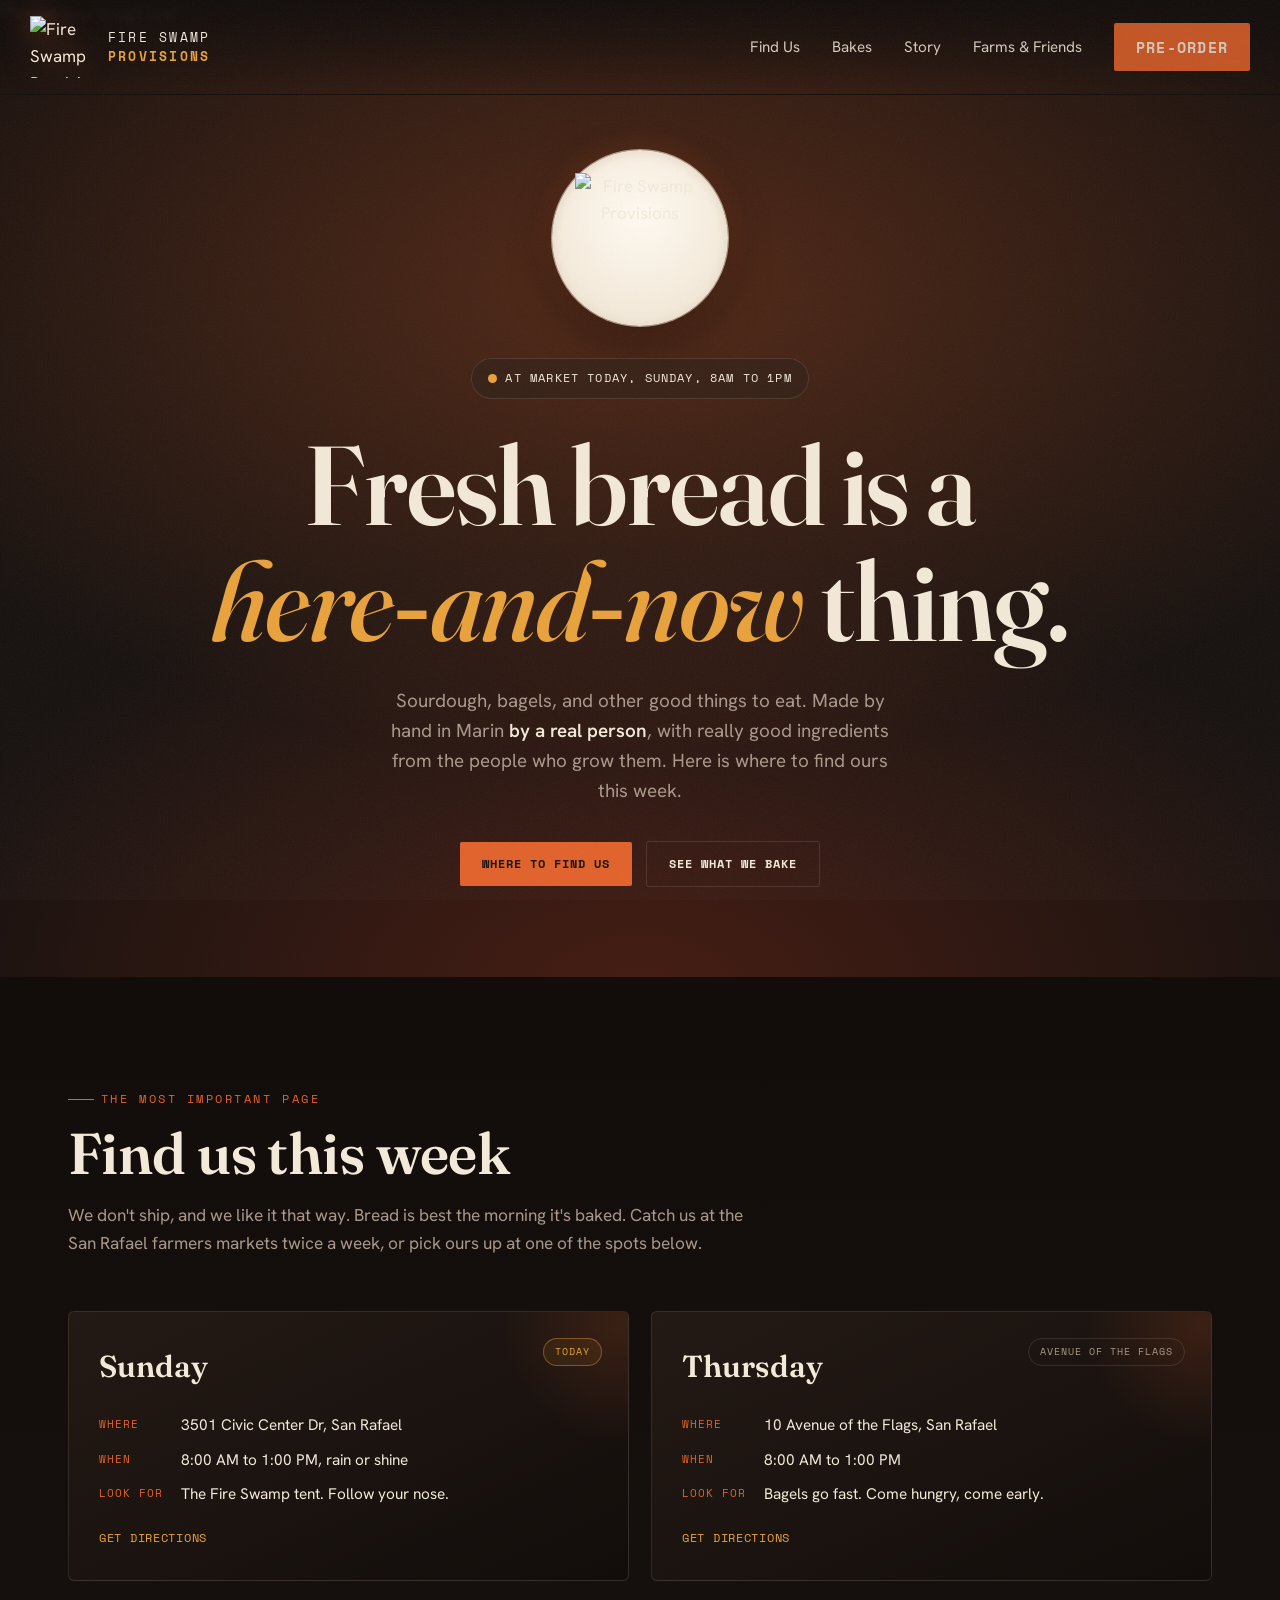
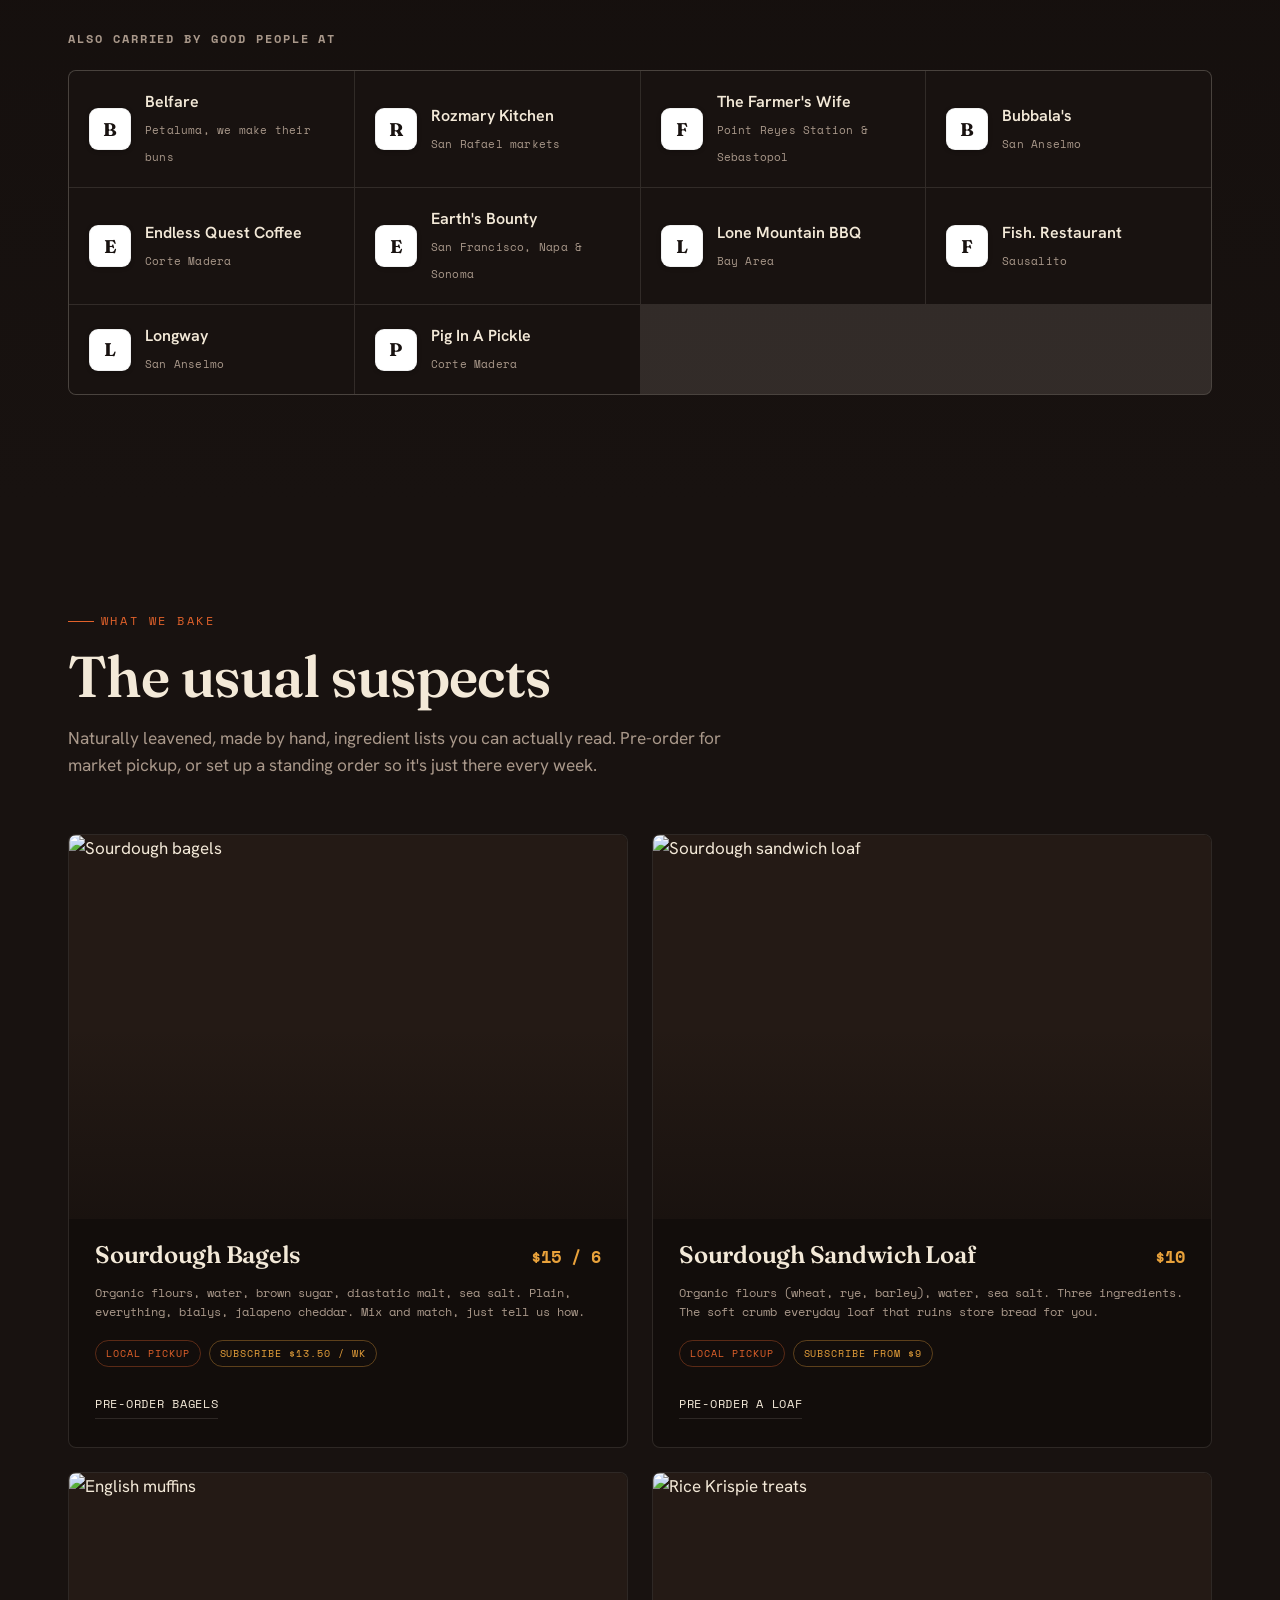
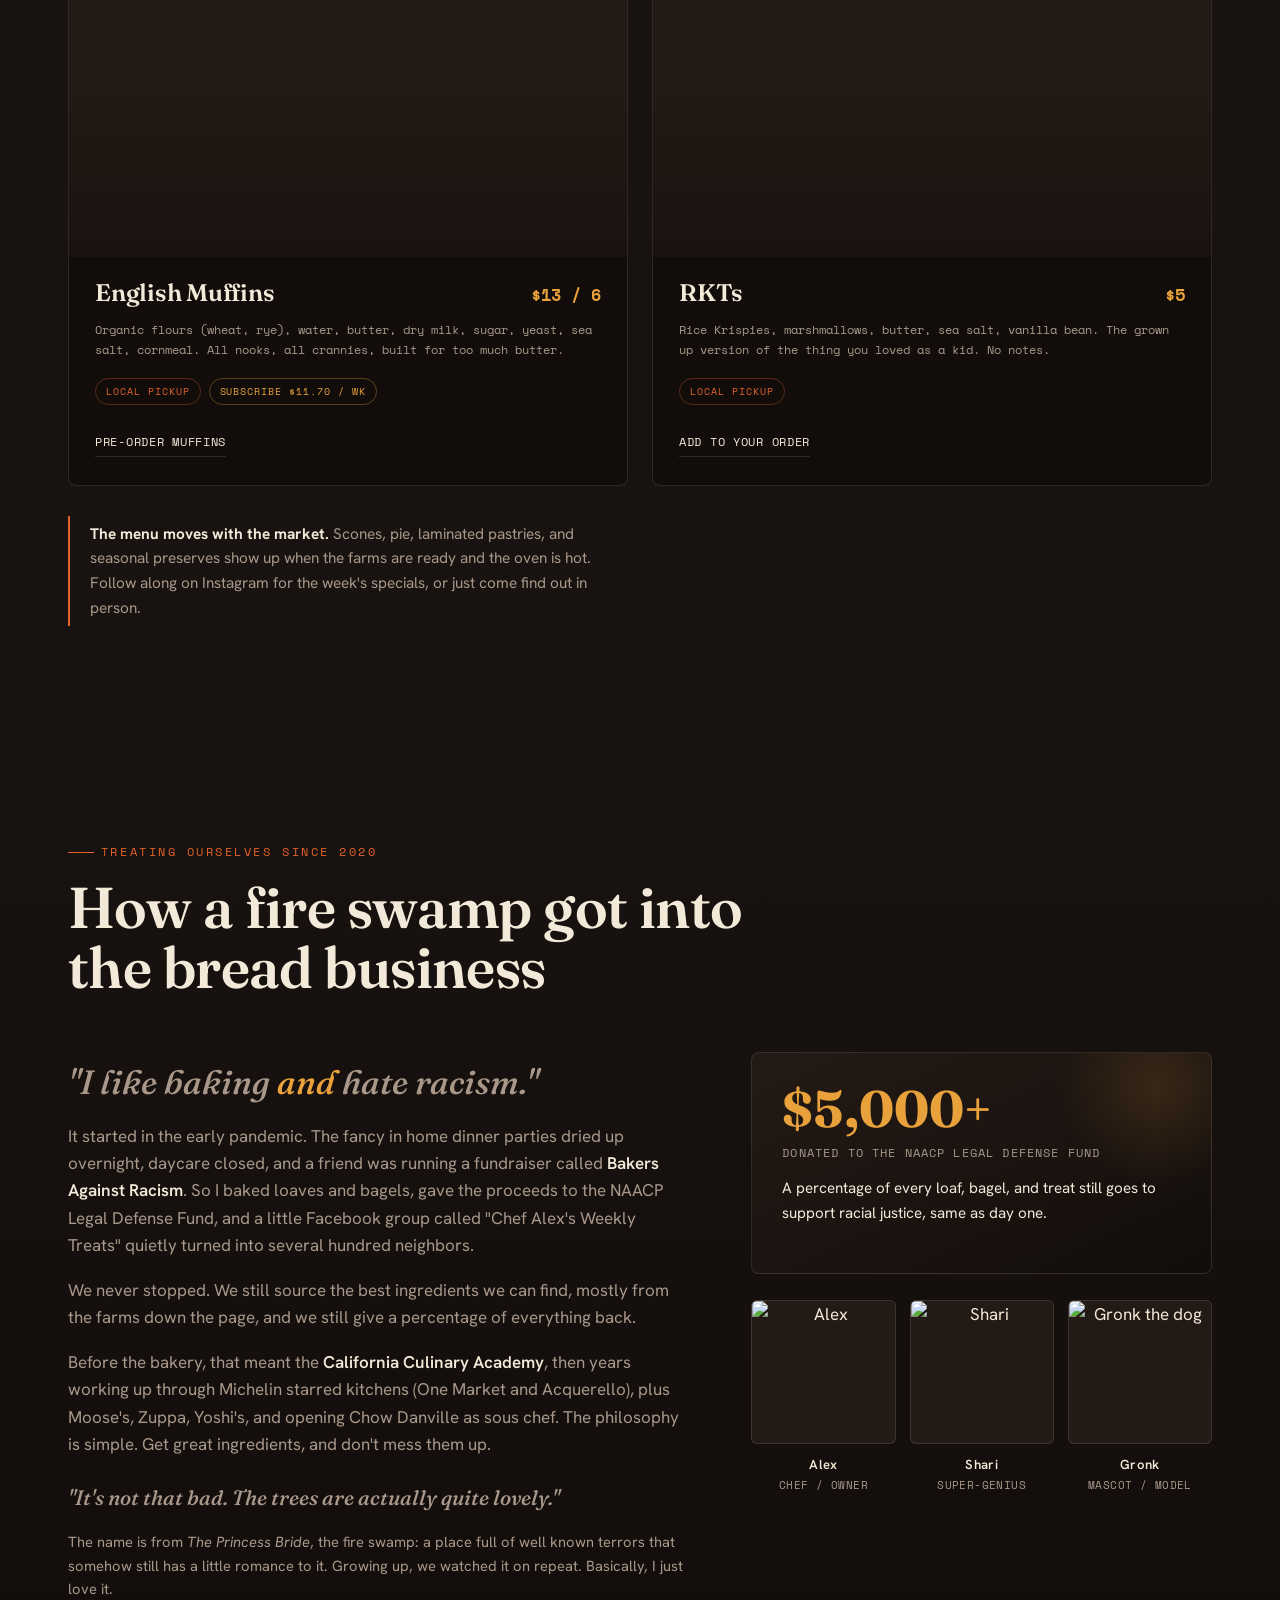
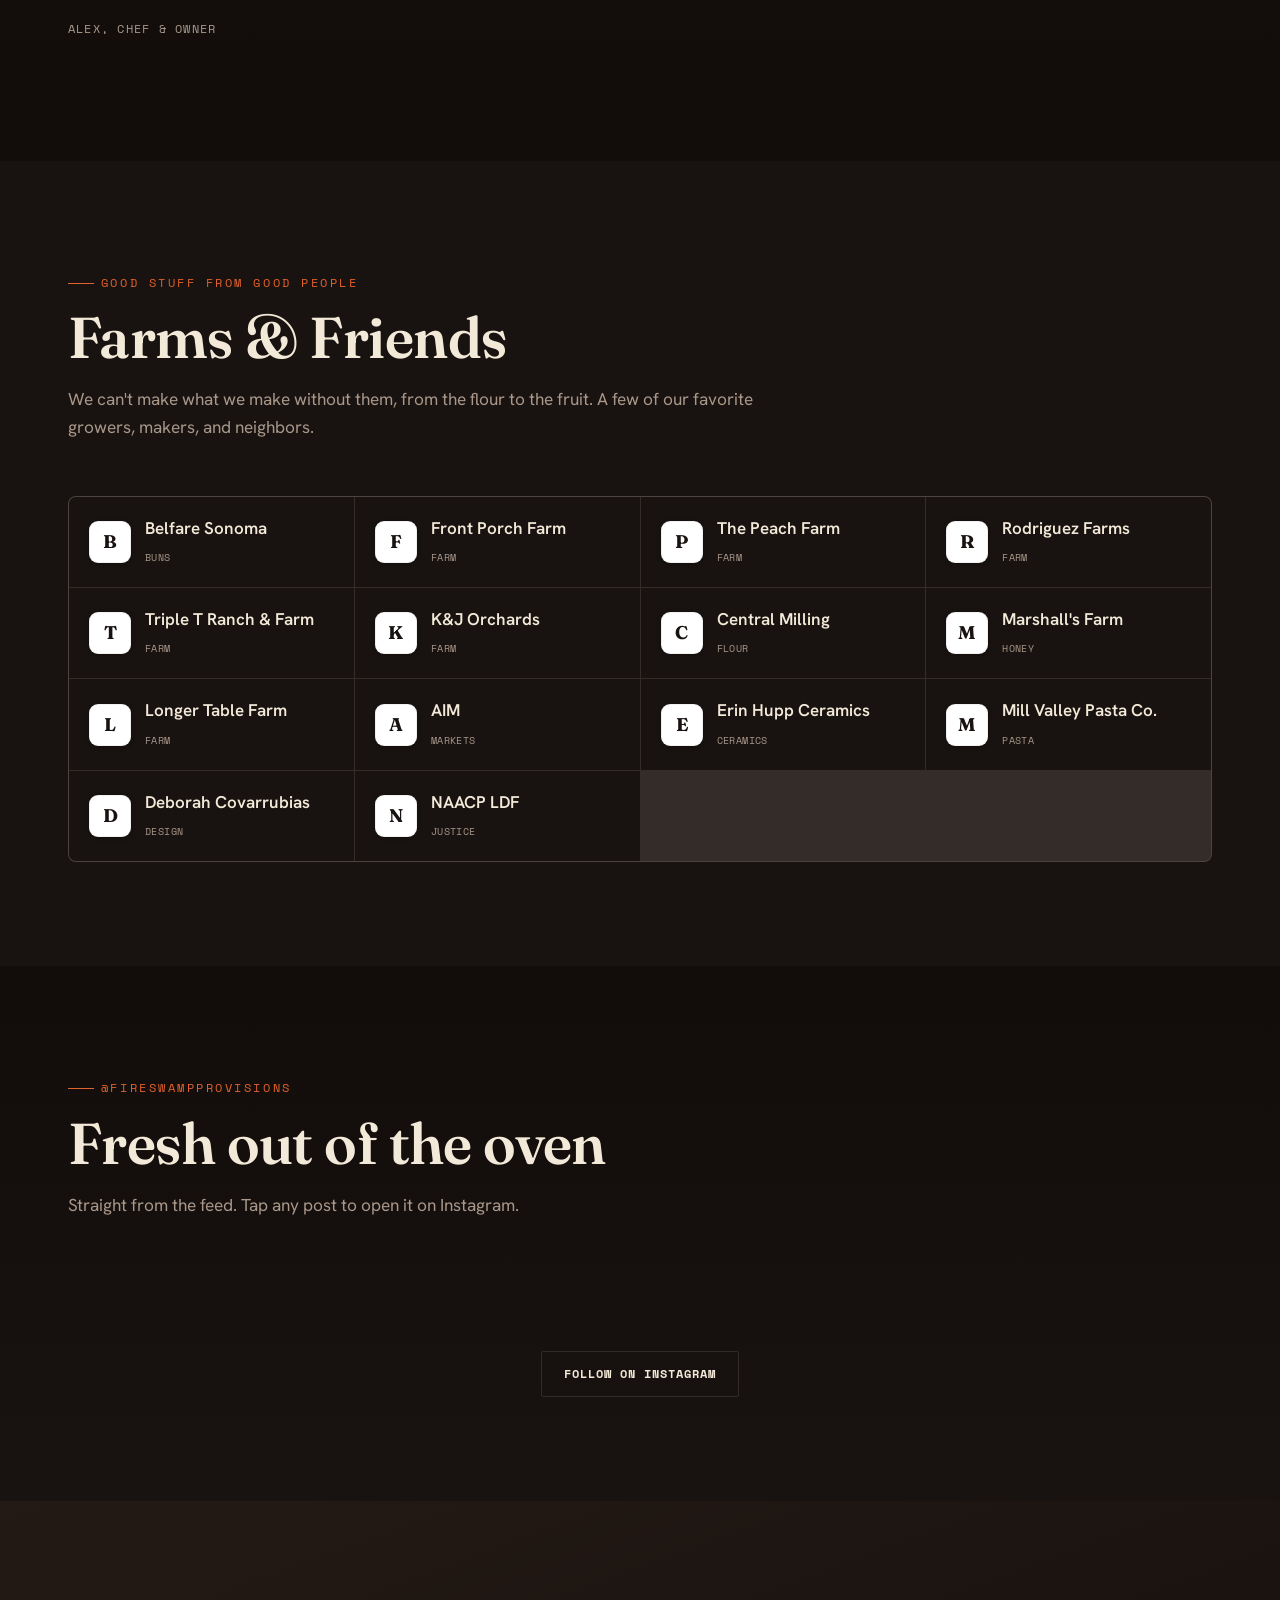
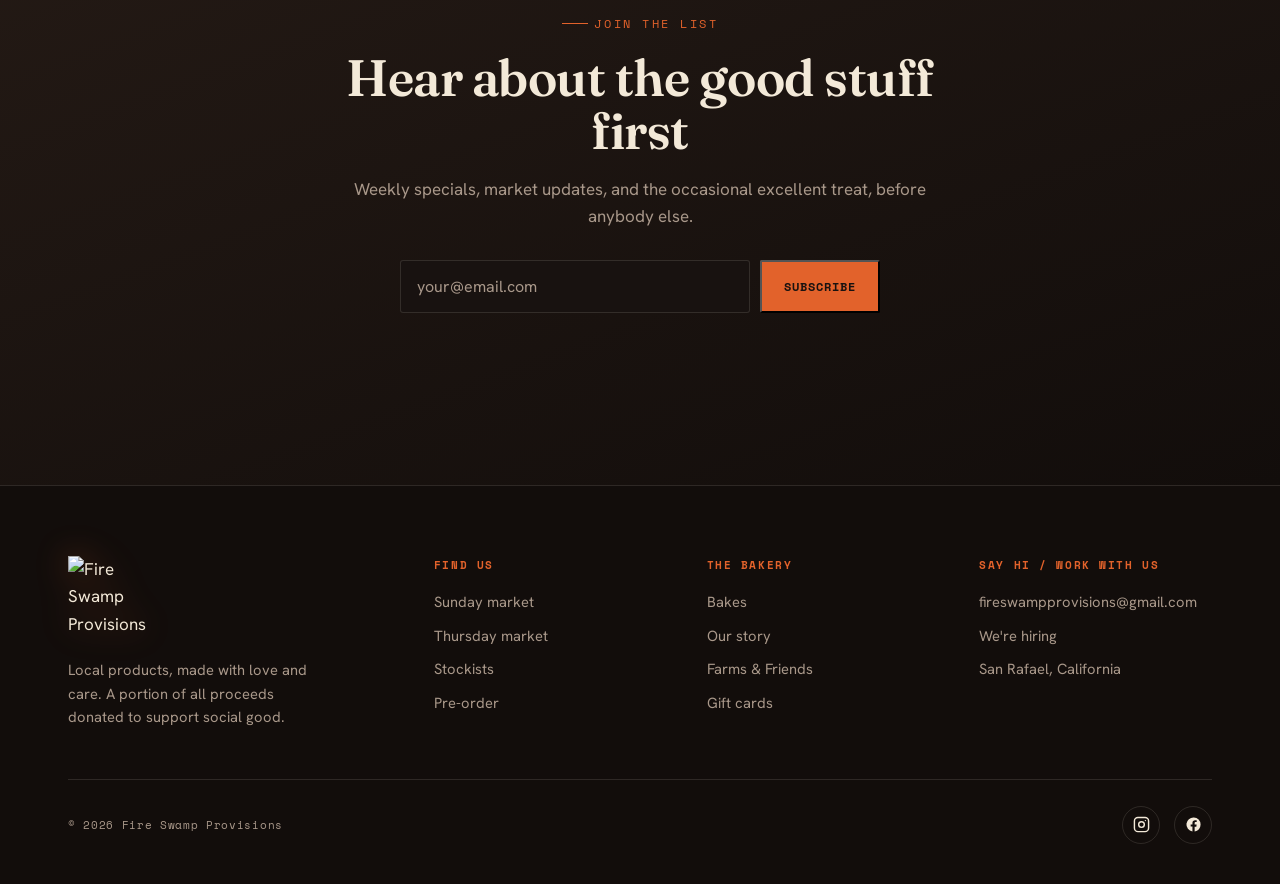
==== index.html @ 1c181a45 "Add files via upload" ====
<!DOCTYPE html>
<html lang="en">
<head>
<meta charset="UTF-8">
<meta name="viewport" content="width=device-width, initial-scale=1">
<title>Fire Swamp Provisions, Fresh Artisan Breads in San Rafael and Marin</title>
<meta name="description" content="Sourdough, bagels, and good things to eat. Handmade in Marin by a real person. Find us at the Sunday and Thursday San Rafael farmers markets.">
<link rel="preconnect" href="https://fonts.googleapis.com">
<link rel="preconnect" href="https://fonts.gstatic.com" crossorigin>
<link href="https://fonts.googleapis.com/css2?family=Fraunces:ital,opsz,wght@0,9..144,400;0,9..144,500;0,9..144,600;0,9..144,700;0,9..144,900;1,9..144,400;1,9..144,500;1,9..144,600&family=Hanken+Grotesk:wght@400;500;600;700&family=Space+Mono:ital,wght@0,400;0,700;1,400&display=swap" rel="stylesheet">
<style>
:root{
  --char:#181210;--char-2:#120d0b;--oven:#241a15;--oven-2:#2e211a;
  --ember:#E2622B;--ember-deep:#B23A1E;--gold:#E9A23B;--crumb:#F3E9D8;--ash:#A9988A;
  --line:rgba(243,233,216,.12);
  --display:"Fraunces",Georgia,serif;--body:"Hanken Grotesk",system-ui,sans-serif;--mono:"Space Mono",ui-monospace,monospace;
  --maxw:1200px;--barh:0px;
}
*{box-sizing:border-box;margin:0;padding:0}
html{scroll-behavior:smooth}
body{background:var(--char);color:var(--crumb);font-family:var(--body);font-size:17px;line-height:1.6;-webkit-font-smoothing:antialiased;overflow-x:hidden}
body::after{content:"";position:fixed;inset:0;pointer-events:none;z-index:9999;opacity:.05;background-image:url("data:image/svg+xml,%3Csvg xmlns='http://www.w3.org/2000/svg' width='200' height='200'%3E%3Cfilter id='n'%3E%3CfeTurbulence type='fractalNoise' baseFrequency='0.8' numOctaves='3'/%3E%3C/filter%3E%3Crect width='100%25' height='100%25' filter='url(%23n)'/%3E%3C/svg%3E")}
img{display:block;max-width:100%}
a{color:inherit;text-decoration:none}
::selection{background:var(--ember);color:var(--char)}
.wrap{max-width:var(--maxw);margin:0 auto;padding:0 28px}
.eyebrow{font-family:var(--mono);font-size:.72rem;letter-spacing:.22em;text-transform:uppercase;color:var(--ember);display:inline-flex;align-items:center;gap:.6em}
.eyebrow::before{content:"";width:26px;height:1px;background:var(--ember);display:inline-block}
h1,h2,h3{font-family:var(--display);font-weight:600;line-height:1.04;letter-spacing:-.01em}

header.nav{position:fixed;top:0;left:0;right:0;z-index:100;display:flex;align-items:center;justify-content:space-between;padding:16px 30px;background:linear-gradient(to bottom,rgba(18,13,11,.94),rgba(18,13,11,0));backdrop-filter:blur(2px);transition:background .3s,padding .3s,border-color .3s;border-bottom:1px solid transparent}
header.nav.solid{background:rgba(18,13,11,.97);backdrop-filter:blur(12px);border-bottom:1px solid var(--line);padding:10px 30px}
.brand{display:flex;align-items:center;gap:16px}
.brand img{width:62px;height:62px;object-fit:contain;filter:drop-shadow(0 0 14px rgba(226,98,43,.5));transition:width .3s,height .3s}
header.nav.solid .brand img{width:50px;height:50px}
.brand .bt{font-family:var(--mono);font-size:.82rem;letter-spacing:.17em;text-transform:uppercase;color:var(--crumb);line-height:1.45}
.brand .bt b{font-weight:700;color:var(--gold)}
nav.links{display:flex;align-items:center;gap:32px}
nav.links a{font-size:.95rem;color:var(--crumb);opacity:.85;transition:opacity .2s;position:relative}
nav.links a:hover{opacity:1}
nav.links a:not(.btn)::after{content:"";position:absolute;left:0;bottom:-5px;height:1px;width:0;background:var(--ember);transition:width .25s}
nav.links a:not(.btn):hover::after{width:100%}
.btn{font-family:var(--mono);font-size:.78rem;letter-spacing:.08em;text-transform:uppercase;background:var(--ember);color:var(--char);padding:12px 22px;border-radius:2px;font-weight:700;transition:transform .15s,box-shadow .2s,background .2s;display:inline-flex;align-items:center;gap:.5em}
.btn:hover{background:var(--gold);transform:translateY(-1px);box-shadow:0 8px 24px rgba(226,98,43,.3)}
.btn.ghost{background:transparent;color:var(--crumb);border:1px solid var(--line)}
.btn.ghost:hover{border-color:var(--ember);color:var(--gold);box-shadow:none}
.menu-toggle{display:none;background:none;border:0;color:var(--crumb);cursor:pointer;flex-direction:column;gap:6px;padding:8px}
.menu-toggle span{width:26px;height:2px;background:var(--crumb);transition:.3s}

.hero{position:relative;min-height:100vh;display:flex;align-items:center;overflow:hidden;padding:150px 0 90px}
.hero-bg{position:absolute;inset:0;z-index:0}
.hero-bg img{width:100%;height:100%;object-fit:cover;opacity:.42}
.hero-bg::after{content:"";position:absolute;inset:0;background:radial-gradient(110% 80% at 50% 30%,rgba(226,98,43,.30),transparent 60%),radial-gradient(90% 70% at 50% 102%,rgba(178,58,30,.30),transparent 65%),linear-gradient(to bottom,rgba(18,13,11,.58),rgba(18,13,11,.34) 42%,var(--char) 93%)}
.hero .wrap{position:relative;z-index:2;width:100%;text-align:center;display:flex;flex-direction:column;align-items:center}
.hero-seal{width:176px;height:176px;margin:0 auto 32px;position:relative;display:flex;align-items:center;justify-content:center;border-radius:50%;background:radial-gradient(circle at 50% 38%,#fffaf2,var(--crumb) 74%);box-shadow:0 0 0 1px rgba(243,233,216,.6),inset 0 2px 12px rgba(120,60,20,.12),0 16px 44px rgba(0,0,0,.45)}
.hero-seal::before{content:"";position:absolute;inset:-22px;border-radius:50%;background:radial-gradient(circle,rgba(226,98,43,.52),transparent 70%);animation:flicker 4s ease-in-out infinite;z-index:-1}
.hero-seal img{width:74%;height:74%;object-fit:contain;position:relative}
@keyframes flicker{0%,100%{opacity:.85;transform:scale(1)}50%{opacity:1;transform:scale(1.06)}}
.hero-status{display:inline-flex;align-items:center;gap:.7em;font-family:var(--mono);font-size:.74rem;letter-spacing:.1em;text-transform:uppercase;color:var(--crumb);border:1px solid var(--line);background:rgba(46,33,26,.55);backdrop-filter:blur(6px);padding:10px 16px;border-radius:40px;margin-bottom:28px}
.dot{width:9px;height:9px;border-radius:50%;background:var(--gold);animation:pulse 2.4s infinite}
.dot.live{background:#7bd66a}
@keyframes pulse{0%{box-shadow:0 0 0 0 rgba(233,162,59,.55)}70%{box-shadow:0 0 0 9px rgba(233,162,59,0)}100%{box-shadow:0 0 0 0 rgba(233,162,59,0)}}
.hero h1{font-size:clamp(3rem,9vw,7rem);font-weight:600;max-width:15ch;margin:0 auto}
.hero h1 .glow{color:var(--gold);font-style:italic;font-weight:500}
.hero p.lede{font-size:1.18rem;max-width:46ch;margin:26px auto 34px;color:var(--ash)}
.hero p.lede b{color:var(--crumb);font-weight:600}
.hero-cta{display:flex;gap:14px;flex-wrap:wrap;align-items:center;justify-content:center}

section{position:relative;padding:104px 0}
.sec-head{margin-bottom:54px;max-width:700px}
.sec-head h2{font-size:clamp(2.1rem,5vw,3.6rem);margin-top:16px}
.sec-head p{color:var(--ash);margin-top:18px;font-size:1.08rem}
.reveal{opacity:0;transform:translateY(26px);transition:opacity .7s ease,transform .7s ease}
.reveal.in{opacity:1;transform:none}

#find{background:linear-gradient(var(--char-2),var(--char))}
.markets{display:grid;grid-template-columns:1fr 1fr;gap:22px;margin-bottom:48px}
.market{border:1px solid var(--line);border-radius:6px;padding:30px;background:linear-gradient(155deg,var(--oven),var(--char-2));position:relative;overflow:hidden;transition:transform .3s,border-color .3s}
.market:hover{transform:translateY(-4px);border-color:rgba(226,98,43,.4)}
.market::before{content:"";position:absolute;top:-40%;right:-20%;width:240px;height:240px;border-radius:50%;background:radial-gradient(circle,rgba(226,98,43,.16),transparent 70%)}
.market .day{font-family:var(--display);font-size:1.9rem;font-weight:600;position:relative}
.market .tag{position:absolute;top:26px;right:26px;font-family:var(--mono);font-size:.62rem;letter-spacing:.1em;text-transform:uppercase;padding:5px 11px;border-radius:40px;border:1px solid var(--line);color:var(--ash)}
.market .tag.now{color:#7bd66a;border-color:rgba(123,214,106,.4);background:rgba(123,214,106,.08)}
.market .tag.next{color:var(--gold);border-color:rgba(233,162,59,.4);background:rgba(233,162,59,.08)}
.market dl{margin-top:22px;display:grid;grid-template-columns:auto 1fr;gap:10px 18px;font-size:.96rem}
.market dt{font-family:var(--mono);font-size:.66rem;letter-spacing:.1em;text-transform:uppercase;color:var(--ember);padding-top:3px}
.market dd{color:var(--crumb)}
.market a.dir{display:inline-flex;align-items:center;gap:.4em;margin-top:22px;font-family:var(--mono);font-size:.74rem;letter-spacing:.06em;text-transform:uppercase;color:var(--gold)}
.market a.dir:hover{color:var(--ember)}
.stk-head{font-family:var(--mono);font-weight:700;font-size:.76rem;letter-spacing:.16em;text-transform:uppercase;color:var(--ash);margin-bottom:22px}
.stk-grid{display:grid;grid-template-columns:repeat(auto-fill,minmax(232px,1fr));gap:1px;background:var(--line);border:1px solid var(--line);border-radius:8px;overflow:hidden}
.stk{background:var(--char);padding:18px 20px;transition:background .25s;display:flex;align-items:center;gap:14px}
.stk:hover{background:var(--oven)}
.logo-tile{width:42px;height:42px;border-radius:9px;background:#fff;border:1px solid rgba(0,0,0,.06);flex-shrink:0;display:flex;align-items:center;justify-content:center;overflow:hidden;position:relative;box-shadow:0 1px 4px rgba(0,0,0,.28)}
.logo-tile img{width:80%;height:80%;object-fit:contain}
.logo-tile img.inv{filter:invert(1)}
.logo-tile .mono{display:none;font-family:var(--display);font-weight:700;font-size:1.15rem;color:var(--char)}
.stk .txt{min-width:0}
.stk .name{font-weight:600;font-size:1rem;display:flex;align-items:center;gap:.4em}
.stk .name .arr{color:var(--ember);opacity:0;transform:translateX(-4px);transition:.2s;font-size:.85em}
.stk:hover .name .arr{opacity:1;transform:none}
.stk .loc{font-family:var(--mono);font-size:.66rem;letter-spacing:.02em;color:var(--ash);margin-top:3px}

.bakes{display:grid;grid-template-columns:repeat(2,1fr);gap:24px}
.bake{border:1px solid var(--line);border-radius:8px;overflow:hidden;background:var(--char-2);display:flex;flex-direction:column;transition:transform .35s,border-color .35s}
.bake:hover{transform:translateY(-5px);border-color:rgba(226,98,43,.45)}
.bake .ph{aspect-ratio:16/11;overflow:hidden;background:var(--oven);position:relative}
.bake .ph img{width:100%;height:100%;object-fit:cover;transition:transform .8s ease}
.bake:hover .ph img{transform:scale(1.06)}
.bake .ph::after{content:"";position:absolute;inset:0;background:linear-gradient(to top,rgba(18,13,11,.6),transparent 50%)}
.bake .body{padding:24px 26px 28px;display:flex;flex-direction:column;flex:1}
.bake .top{display:flex;justify-content:space-between;align-items:baseline;gap:14px}
.bake h3{font-size:1.5rem}
.bake .price{font-family:var(--mono);font-weight:700;font-size:1.05rem;color:var(--gold);white-space:nowrap}
.bake .ing{font-family:var(--mono);font-size:.72rem;line-height:1.7;color:var(--ash);margin-top:12px}
.bake .meta{display:flex;gap:8px;flex-wrap:wrap;margin-top:18px}
.chip{font-family:var(--mono);font-size:.6rem;letter-spacing:.1em;text-transform:uppercase;padding:5px 10px;border-radius:40px;border:1px solid var(--line);color:var(--ash)}
.chip.sub{color:var(--gold);border-color:rgba(233,162,59,.35)}
.chip.pickup{color:var(--ember);border-color:rgba(226,98,43,.35)}
.bake .act{margin-top:auto;padding-top:22px}
.bake .act a{font-family:var(--mono);font-size:.74rem;letter-spacing:.06em;text-transform:uppercase;color:var(--crumb);display:inline-flex;align-items:center;gap:.5em;border-bottom:1px solid var(--line);padding-bottom:4px;transition:color .2s,border-color .2s}
.bake .act a:hover{color:var(--gold);border-color:var(--gold)}
.bakes-note{margin-top:30px;font-size:.96rem;color:var(--ash);border-left:2px solid var(--ember);padding:6px 0 6px 20px;max-width:60ch}
.bakes-note b{color:var(--crumb)}

#story{background:linear-gradient(var(--char),var(--char-2))}
.story-grid{display:grid;grid-template-columns:1.15fr .85fr;gap:60px;align-items:start}
.pullquote{font-family:var(--display);font-style:italic;font-size:clamp(1.5rem,3vw,2.1rem);line-height:1.35;color:var(--crumb);font-weight:500;margin:8px 0 30px}
.pullquote span{color:var(--gold)}
.story-grid p{margin-bottom:18px;color:var(--ash)}
.story-grid p b{color:var(--crumb);font-weight:600}
.byline{font-family:var(--mono);font-size:.78rem;letter-spacing:.1em;text-transform:uppercase;color:var(--ember);margin-top:8px}
.give{border:1px solid var(--line);border-radius:8px;padding:30px;background:linear-gradient(155deg,var(--oven),var(--char-2));margin-bottom:26px;position:relative;overflow:hidden}
.give::before{content:"";position:absolute;top:-30%;right:-10%;width:200px;height:200px;border-radius:50%;background:radial-gradient(circle,rgba(233,162,59,.14),transparent 70%)}
.give .big{font-family:var(--display);font-size:3.2rem;font-weight:700;color:var(--gold);line-height:1;position:relative}
.give .lbl{font-family:var(--mono);font-size:.72rem;letter-spacing:.1em;text-transform:uppercase;color:var(--ash);margin-top:10px}
.give p{font-size:.95rem;margin-top:14px;color:var(--crumb)}
.team{display:flex;gap:14px;margin-top:6px}
.team figure{flex:1;text-align:center}
.team .av{aspect-ratio:1;border-radius:6px;overflow:hidden;border:1px solid var(--line);background:var(--oven)}
.team .av img{width:100%;height:100%;object-fit:cover}
.team figcaption{font-family:var(--mono);font-size:.66rem;letter-spacing:.04em;color:var(--ash);margin-top:10px;text-transform:uppercase}
.team figcaption b{display:block;color:var(--crumb);font-size:.82rem;letter-spacing:.02em;margin-bottom:2px;text-transform:none;font-family:var(--body);font-weight:600}

.farm-grid{display:grid;grid-template-columns:repeat(auto-fill,minmax(244px,1fr));gap:1px;background:var(--line);border:1px solid var(--line);border-radius:8px;overflow:hidden}
.farm{background:var(--char);padding:18px 20px;transition:background .25s;display:flex;align-items:center;gap:14px}
.farm:hover{background:var(--oven)}
.farm .txt{min-width:0;flex:1}
.farm .n{font-weight:600;display:flex;align-items:center;gap:.4em}
.farm .n .arr{color:var(--ember);opacity:0;transform:translateX(-4px);transition:.2s;font-size:.85em}
.farm:hover .n .arr{opacity:1;transform:none}
.farm .r{font-family:var(--mono);font-size:.64rem;letter-spacing:.04em;color:var(--ash);text-transform:uppercase;margin-top:3px}

#gram{background:linear-gradient(var(--char-2),var(--char))}
.ig-grid{display:grid;grid-template-columns:repeat(4,1fr);gap:12px;margin-bottom:30px}
.ig-grid figure{aspect-ratio:1;border-radius:6px;overflow:hidden;border:1px solid var(--line);background:var(--oven);position:relative}
.ig-grid img{width:100%;height:100%;object-fit:cover;transition:transform .6s}
.ig-grid figure:hover img{transform:scale(1.08)}
.ig-grid figure::after{content:"";position:absolute;inset:0;background:linear-gradient(to top,rgba(18,13,11,.35),transparent 60%);opacity:0;transition:opacity .3s}
.ig-grid figure:hover::after{opacity:1}
.ig-embed{display:flex;flex-wrap:wrap;gap:16px;justify-content:center;margin-bottom:30px}
.ig-embed .instagram-media{margin:0!important}
.ig-cell{aspect-ratio:1;border-radius:6px;overflow:hidden;border:1px solid var(--line);background:var(--oven);position:relative;display:block}
.ig-cell img{width:100%;height:100%;object-fit:cover;transition:transform .6s}
.ig-cell:hover img{transform:scale(1.08)}
.ig-cell::after{content:"";position:absolute;inset:0;background:linear-gradient(to top,rgba(18,13,11,.42),transparent 55%);opacity:0;transition:opacity .3s}
.ig-cell:hover::after{opacity:1}

#list{background:linear-gradient(160deg,var(--oven),var(--char-2))}
.list-inner{max-width:640px;margin:0 auto;text-align:center}
.list-inner h2{font-size:clamp(2rem,5vw,3.2rem);margin:18px 0}
.list-inner p{color:var(--ash);margin-bottom:30px}
.subscribe{display:flex;gap:10px;max-width:480px;margin:0 auto}
.subscribe input{flex:1;background:var(--char);border:1px solid var(--line);border-radius:3px;padding:15px 16px;color:var(--crumb);font-family:var(--body);font-size:1rem}
.subscribe input:focus{outline:none;border-color:var(--ember)}
.subscribe input::placeholder{color:var(--ash)}

footer{background:var(--char-2);border-top:1px solid var(--line);padding:70px 0 40px}
.foot-grid{display:grid;grid-template-columns:1.4fr 1fr 1fr 1fr;gap:40px;margin-bottom:50px}
.foot-brand img{width:84px;height:84px;object-fit:contain;margin-bottom:18px;filter:drop-shadow(0 0 16px rgba(226,98,43,.4))}
.foot-brand p{color:var(--ash);font-size:.92rem;max-width:30ch}
.foot-col h4{font-family:var(--mono);font-size:.7rem;letter-spacing:.14em;text-transform:uppercase;color:var(--ember);margin-bottom:16px}
.foot-col a,.foot-col p{display:block;color:var(--ash);font-size:.92rem;margin-bottom:10px;transition:color .2s}
.foot-col a:hover{color:var(--gold)}
.foot-bottom{display:flex;justify-content:space-between;align-items:center;flex-wrap:wrap;gap:14px;padding-top:26px;border-top:1px solid var(--line)}
.foot-bottom p{font-family:var(--mono);font-size:.7rem;letter-spacing:.06em;color:var(--ash)}
.socials{display:flex;gap:14px}
.socials a{width:38px;height:38px;border:1px solid var(--line);border-radius:50%;display:flex;align-items:center;justify-content:center;color:var(--crumb);transition:.2s}
.socials a:hover{border-color:var(--ember);color:var(--gold);transform:translateY(-2px)}
.socials svg{width:17px;height:17px}

.mobilebar{display:none}

@media(max-width:980px){
  .markets{grid-template-columns:1fr}
  .bakes{grid-template-columns:1fr}
  .story-grid{grid-template-columns:1fr;gap:40px}
  .foot-grid{grid-template-columns:1fr 1fr;gap:30px}
}
@media(max-width:760px){
  body{font-size:16px;--barh:64px}
  .brand img{width:50px;height:50px}
  .brand .bt{font-size:.74rem;letter-spacing:.14em}
  nav.links{position:fixed;inset:0 0 0 auto;width:min(82vw,340px);background:var(--char-2);flex-direction:column;align-items:flex-start;justify-content:center;gap:8px;padding:40px 36px;transform:translateX(100%);transition:transform .35s;border-left:1px solid var(--line);box-shadow:-20px 0 60px rgba(0,0,0,.5)}
  nav.links.open{transform:none}
  nav.links a{font-size:1.25rem;padding:12px 0;width:100%;opacity:.95}
  nav.links a.btn{margin-top:14px;justify-content:center;padding:16px;font-size:.9rem;width:100%}
  .menu-toggle{display:flex;z-index:101}
  .menu-toggle.open span:nth-child(1){transform:translateY(8px) rotate(45deg)}
  .menu-toggle.open span:nth-child(2){opacity:0}
  .menu-toggle.open span:nth-child(3){transform:translateY(-8px) rotate(-45deg)}
  .hero{min-height:auto;padding:140px 0 70px}
  .hero-seal{width:134px;height:134px;margin:0 auto 22px}
  .hero h1{font-size:clamp(2.6rem,12vw,3.6rem)}
  .hero p.lede{font-size:1.05rem;margin:20px 0 28px}
  .hero-cta{flex-direction:column;align-items:stretch}
  .hero-cta .btn{justify-content:center;padding:15px}
  section{padding:64px 0;scroll-margin-top:80px}
  .sec-head{margin-bottom:38px}
  .stk-grid,.farm-grid{grid-template-columns:1fr}
  .ig-grid{grid-template-columns:repeat(2,1fr)}
  .foot-grid{grid-template-columns:1fr;gap:26px}
  .subscribe{flex-direction:column}
  .subscribe .btn{justify-content:center;padding:15px}
  footer{padding-bottom:calc(40px + var(--barh))}
  .mobilebar{display:flex;position:fixed;left:0;right:0;bottom:0;z-index:95;height:var(--barh);background:rgba(18,13,11,.97);backdrop-filter:blur(12px);border-top:1px solid var(--line);padding:8px 12px;gap:10px}
  .mobilebar a{flex:1;display:flex;flex-direction:column;align-items:center;justify-content:center;gap:3px;font-family:var(--mono);font-size:.62rem;letter-spacing:.08em;text-transform:uppercase;border-radius:6px}
  .mobilebar a.find{color:var(--crumb);border:1px solid var(--line)}
  .mobilebar a.order{background:var(--ember);color:var(--char);font-weight:700}
  .mobilebar svg{width:19px;height:19px}
}
@media(prefers-reduced-motion:reduce){*{animation:none!important;scroll-behavior:auto!important}.reveal{opacity:1;transform:none}}
</style>
</head>
<body>

<header class="nav" id="nav">
  <a href="#top" class="brand">
    <img src="https://static.wixstatic.com/media/01393c_5ddc8eef98e34e16b87d9b1e404d165f~mv2.png/v1/fit/w_220,h_220,q_90/file.png" alt="Fire Swamp Provisions logo">
    <span class="bt">Fire&nbsp;Swamp<br><b>Provisions</b></span>
  </a>
  <nav class="links" id="navlinks">
    <a href="#find">Find Us</a>
    <a href="#bakes">Bakes</a>
    <a href="#story">Story</a>
    <a href="#farms">Farms &amp; Friends</a>
    <a href="mailto:fireswampprovisions@gmail.com?subject=Pre-order%20for%20market%20pickup" class="btn">Pre-order</a>
  </nav>
  <button class="menu-toggle" id="toggle" aria-label="Menu"><span></span><span></span><span></span></button>
</header>

<div id="top"></div>
<section class="hero">
  <div class="hero-bg">
    <img src="https://static.wixstatic.com/media/01393c_7d8d68c2e54c4ae5a99535f0b0d2944b~mv2.jpg/v1/fill/w_1800,h_1350,al_c,q_85,enc_auto/file.jpg" alt="Fresh sourdough loaf">
  </div>
  <div class="wrap">
    <div class="hero-seal">
      <img src="https://static.wixstatic.com/media/01393c_5ddc8eef98e34e16b87d9b1e404d165f~mv2.png/v1/fit/w_320,h_320,q_90/file.png" alt="Fire Swamp Provisions">
    </div>
    <div class="hero-status" id="heroStatus">
      <span class="dot" id="heroDot"></span><span id="heroStatusText">Checking the market schedule...</span>
    </div>
    <h1>Fresh bread is a <span class="glow">here&#8209;and&#8209;now</span> thing.</h1>
    <p class="lede">Sourdough, bagels, and other good things to eat. Made by hand in Marin <b>by a real person</b>, with really good ingredients from the people who grow them. Here is where to find ours this week.</p>
    <div class="hero-cta">
      <a href="#find" class="btn">Where to find us</a>
      <a href="#bakes" class="btn ghost">See what we bake</a>
    </div>
  </div>
</section>

<section id="find">
  <div class="wrap">
    <div class="sec-head reveal">
      <span class="eyebrow">The most important page</span>
      <h2>Find us this week</h2>
      <p>We don't ship, and we like it that way. Bread is best the morning it's baked. Catch us at the San Rafael farmers markets twice a week, or pick ours up at one of the spots below.</p>
    </div>
    <div class="markets reveal">
      <div class="market" data-day="0">
        <div class="day">Sunday</div>
        <span class="tag" data-tag="0">Marin Civic Center</span>
        <dl>
          <dt>Where</dt><dd>3501 Civic Center Dr, San Rafael</dd>
          <dt>When</dt><dd>8:00 AM to 1:00 PM, rain or shine</dd>
          <dt>Look for</dt><dd>The Fire Swamp tent. Follow your nose.</dd>
        </dl>
        <a class="dir" href="https://maps.google.com/?q=3501+Civic+Center+Dr+San+Rafael" target="_blank" rel="noopener">Get directions</a>
      </div>
      <div class="market" data-day="4">
        <div class="day">Thursday</div>
        <span class="tag" data-tag="4">Avenue of the Flags</span>
        <dl>
          <dt>Where</dt><dd>10 Avenue of the Flags, San Rafael</dd>
          <dt>When</dt><dd>8:00 AM to 1:00 PM</dd>
          <dt>Look for</dt><dd>Bagels go fast. Come hungry, come early.</dd>
        </dl>
        <a class="dir" href="https://maps.google.com/?q=10+Avenue+of+the+Flags+San+Rafael" target="_blank" rel="noopener">Get directions</a>
      </div>
    </div>
    <div class="reveal">
      <div class="stk-head">Also carried by good people at</div>
      <div class="stk-grid">
        <a class="stk" href="https://belfaresonoma.com/" target="_blank" rel="noopener"><span class="logo-tile"><span class="mono" style="display:flex">B</span></span><span class="txt"><span class="name">Belfare <span class="arr">&#8599;</span></span><span class="loc">Petaluma, we make their buns</span></span></a>
        <a class="stk" href="https://rozmarykitchen.com/" target="_blank" rel="noopener"><span class="logo-tile"><img src="https://cdn.shopify.com/s/files/1/0519/1080/3605/files/Rozmary-Logo-WEB-Stacked-DeepClay.png?width=400" alt="Rozmary Kitchen" onerror="this.style.display='none';this.nextElementSibling.style.display='flex'"><span class="mono">R</span></span><span class="txt"><span class="name">Rozmary Kitchen <span class="arr">&#8599;</span></span><span class="loc">San Rafael markets</span></span></a>
        <a class="stk" href="https://thefarmerswifeca.com/" target="_blank" rel="noopener"><span class="logo-tile"><span class="mono" style="display:flex">F</span></span><span class="txt"><span class="name">The Farmer's Wife <span class="arr">&#8599;</span></span><span class="loc">Point Reyes Station &amp; Sebastopol</span></span></a>
        <a class="stk" href="https://www.bubbalas.com/" target="_blank" rel="noopener"><span class="logo-tile"><img src="https://images.squarespace-cdn.com/content/v1/6862fbbe7145402388b68eae/79df955f-bf16-4399-8e61-6f7ed21acf14/bubbalas-logo-3.png?format=750w" alt="Bubbala's" onerror="this.style.display='none';this.nextElementSibling.style.display='flex'"><span class="mono">B</span></span><span class="txt"><span class="name">Bubbala's <span class="arr">&#8599;</span></span><span class="loc">San Anselmo</span></span></a>
        <a class="stk" href="https://www.endlessquestroasters.com/" target="_blank" rel="noopener"><span class="logo-tile"><img src="https://www.google.com/s2/favicons?domain=endlessquestroasters.com&sz=128" alt="Endless Quest" onerror="this.style.display='none';this.nextElementSibling.style.display='flex'"><span class="mono">E</span></span><span class="txt"><span class="name">Endless Quest Coffee <span class="arr">&#8599;</span></span><span class="loc">Corte Madera</span></span></a>
        <a class="stk" href="https://www.google.com/maps/search/Earth's+Bounty+San+Francisco" target="_blank" rel="noopener"><span class="logo-tile"><span class="mono" style="display:flex">E</span></span><span class="txt"><span class="name">Earth's Bounty <span class="arr">&#8599;</span></span><span class="loc">San Francisco, Napa &amp; Sonoma</span></span></a>
        <a class="stk" href="https://www.lonemountainbarbecue.com/" target="_blank" rel="noopener"><span class="logo-tile"><img src="https://www.google.com/s2/favicons?domain=lonemountainbarbecue.com&sz=128" alt="Lone Mountain BBQ" onerror="this.style.display='none';this.nextElementSibling.style.display='flex'"><span class="mono">L</span></span><span class="txt"><span class="name">Lone Mountain BBQ <span class="arr">&#8599;</span></span><span class="loc">Bay Area</span></span></a>
        <a class="stk" href="https://www.331fish.com/" target="_blank" rel="noopener"><span class="logo-tile"><span class="mono" style="display:flex">F</span></span><span class="txt"><span class="name">Fish. Restaurant <span class="arr">&#8599;</span></span><span class="loc">Sausalito</span></span></a>
        <a class="stk" href="https://www.longwaycalifornia.com/" target="_blank" rel="noopener"><span class="logo-tile"><img src="https://www.google.com/s2/favicons?domain=longwaycalifornia.com&sz=128" alt="Longway" onerror="this.style.display='none';this.nextElementSibling.style.display='flex'"><span class="mono">L</span></span><span class="txt"><span class="name">Longway <span class="arr">&#8599;</span></span><span class="loc">San Anselmo</span></span></a>
        <a class="stk" href="https://www.piginapickle.com/" target="_blank" rel="noopener"><span class="logo-tile"><img src="https://static1.squarespace.com/static/670d899e6664ba1a73dd4c44/t/670d89a66664ba1a73dd4e5c/1728938983744/Pig%2BIn%2Bthe%2BPickle%2BLogo%2BCMYK%2B%281%29%2B%281%29.png?format=500w" alt="Pig In A Pickle" onerror="this.style.display='none';this.nextElementSibling.style.display='flex'"><span class="mono">P</span></span><span class="txt"><span class="name">Pig In A Pickle <span class="arr">&#8599;</span></span><span class="loc">Corte Madera</span></span></a>
      </div>
    </div>
  </div>
</section>

<section id="bakes">
  <div class="wrap">
    <div class="sec-head reveal">
      <span class="eyebrow">What we bake</span>
      <h2>The usual suspects</h2>
      <p>Naturally leavened, made by hand, ingredient lists you can actually read. Pre-order for market pickup, or set up a standing order so it's just there every week.</p>
    </div>
    <div class="bakes">
      <article class="bake reveal">
        <div class="ph"><img src="https://static.wixstatic.com/media/01393c_df6a6af05de94183a410cd352e13a976~mv2.png/v1/fill/w_900,h_620,al_c,q_85,enc_auto/file.png" alt="Sourdough bagels"></div>
        <div class="body">
          <div class="top"><h3>Sourdough Bagels</h3><span class="price">$15 / 6</span></div>
          <div class="ing">Organic flours, water, brown sugar, diastatic malt, sea salt. Plain, everything, bialys, jalapeno cheddar. Mix and match, just tell us how.</div>
          <div class="meta"><span class="chip pickup">Local pickup</span><span class="chip sub">Subscribe $13.50 / wk</span></div>
          <div class="act"><a href="mailto:fireswampprovisions@gmail.com?subject=Bagel%20pre-order">Pre-order bagels</a></div>
        </div>
      </article>
      <article class="bake reveal">
        <div class="ph"><img src="https://static.wixstatic.com/media/01393c_7d8d68c2e54c4ae5a99535f0b0d2944b~mv2.jpg/v1/fill/w_900,h_620,al_c,q_85,enc_auto/file.jpg" alt="Sourdough sandwich loaf"></div>
        <div class="body">
          <div class="top"><h3>Sourdough Sandwich Loaf</h3><span class="price">$10</span></div>
          <div class="ing">Organic flours (wheat, rye, barley), water, sea salt. Three ingredients. The soft crumb everyday loaf that ruins store bread for you.</div>
          <div class="meta"><span class="chip pickup">Local pickup</span><span class="chip sub">Subscribe from $9</span></div>
          <div class="act"><a href="mailto:fireswampprovisions@gmail.com?subject=Sourdough%20loaf%20pre-order">Pre-order a loaf</a></div>
        </div>
      </article>
      <article class="bake reveal">
        <div class="ph"><img src="https://static.wixstatic.com/media/01393c_945c5a73193c49a995a3f1f20d374f10~mv2.png/v1/fill/w_900,h_620,al_c,q_85,enc_auto/file.png" alt="English muffins"></div>
        <div class="body">
          <div class="top"><h3>English Muffins</h3><span class="price">$13 / 6</span></div>
          <div class="ing">Organic flours (wheat, rye), water, butter, dry milk, sugar, yeast, sea salt, cornmeal. All nooks, all crannies, built for too much butter.</div>
          <div class="meta"><span class="chip pickup">Local pickup</span><span class="chip sub">Subscribe $11.70 / wk</span></div>
          <div class="act"><a href="mailto:fireswampprovisions@gmail.com?subject=English%20muffin%20pre-order">Pre-order muffins</a></div>
        </div>
      </article>
      <article class="bake reveal">
        <div class="ph"><img src="https://static.wixstatic.com/media/01393c_b950c9ae503e428c9b672d1b3a80151b~mv2.jpg/v1/fill/w_900,h_620,al_c,q_85,enc_auto/file.jpg" alt="Rice Krispie treats"></div>
        <div class="body">
          <div class="top"><h3>RKTs</h3><span class="price">$5</span></div>
          <div class="ing">Rice Krispies, marshmallows, butter, sea salt, vanilla bean. The grown up version of the thing you loved as a kid. No notes.</div>
          <div class="meta"><span class="chip pickup">Local pickup</span></div>
          <div class="act"><a href="mailto:fireswampprovisions@gmail.com?subject=RKT%20pre-order">Add to your order</a></div>
        </div>
      </article>
    </div>
    <p class="bakes-note reveal"><b>The menu moves with the market.</b> Scones, pie, laminated pastries, and seasonal preserves show up when the farms are ready and the oven is hot. Follow along on Instagram for the week's specials, or just come find out in person.</p>
  </div>
</section>

<section id="story">
  <div class="wrap">
    <div class="sec-head reveal">
      <span class="eyebrow">Treating ourselves since 2020</span>
      <h2>How a fire swamp got into the bread business</h2>
    </div>
    <div class="story-grid">
      <div class="reveal">
        <p class="pullquote">"I like baking <span>and</span> hate racism."</p>
        <p>It started in the early pandemic. The fancy in home dinner parties dried up overnight, daycare closed, and a friend was running a fundraiser called <b>Bakers Against Racism</b>. So I baked loaves and bagels, gave the proceeds to the NAACP Legal Defense Fund, and a little Facebook group called "Chef Alex's Weekly Treats" quietly turned into several hundred neighbors.</p>
        <p>We never stopped. We still source the best ingredients we can find, mostly from the farms down the page, and we still give a percentage of everything back.</p>
        <p>Before the bakery, that meant the <b>California Culinary Academy</b>, then years working up through Michelin starred kitchens (One Market and Acquerello), plus Moose's, Zuppa, Yoshi's, and opening Chow Danville as sous chef. The philosophy is simple. Get great ingredients, and don't mess them up.</p>
        <p class="pullquote" style="font-size:1.3rem;margin-top:26px">"It's not that bad. The trees are actually quite lovely."</p>
        <p style="font-size:.92rem">The name is from <i>The Princess Bride</i>, the fire swamp: a place full of well known terrors that somehow still has a little romance to it. Growing up, we watched it on repeat. Basically, I just love it.</p>
        <p class="byline">Alex, Chef &amp; Owner</p>
      </div>
      <div class="reveal">
        <div class="give">
          <div class="big">$5,000+</div>
          <div class="lbl">Donated to the NAACP Legal Defense Fund</div>
          <p>A percentage of every loaf, bagel, and treat still goes to support racial justice, same as day one.</p>
        </div>
        <div class="team">
          <figure>
            <div class="av"><img src="https://static.wixstatic.com/media/01393c_c394713fd2034510ac2353ef22427548~mv2.jpg/v1/fill/w_320,h_320,al_c,q_85,enc_auto/file.jpg" alt="Alex"></div>
            <figcaption><b>Alex</b>Chef / Owner</figcaption>
          </figure>
          <figure>
            <div class="av"><img src="https://static.wixstatic.com/media/01393c_65cc6c8ad19c4c4dba03c9e6055aabe6~mv2.jpg/v1/fill/w_320,h_320,al_c,q_85,enc_auto/file.jpg" alt="Shari"></div>
            <figcaption><b>Shari</b>Super-Genius</figcaption>
          </figure>
          <figure>
            <div class="av"><img src="https://static.wixstatic.com/media/01393c_94b3fa1c46c246849563e91d5e10e06f~mv2.jpg/v1/fill/w_320,h_320,al_c,q_85,enc_auto/file.jpg" alt="Gronk the dog"></div>
            <figcaption><b>Gronk</b>Mascot / Model</figcaption>
          </figure>
        </div>
      </div>
    </div>
  </div>
</section>

<section id="farms">
  <div class="wrap">
    <div class="sec-head reveal">
      <span class="eyebrow">Good stuff from good people</span>
      <h2>Farms &amp; Friends</h2>
      <p>We can't make what we make without them, from the flour to the fruit. A few of our favorite growers, makers, and neighbors.</p>
    </div>
    <div class="farm-grid reveal">
      <a class="farm" href="https://belfaresonoma.com/" target="_blank" rel="noopener"><span class="logo-tile"><span class="mono" style="display:flex">B</span></span><span class="txt"><span class="n">Belfare Sonoma <span class="arr">&#8599;</span></span><span class="r">Buns</span></span></a>
      <a class="farm" href="https://www.fpfarm.com/" target="_blank" rel="noopener"><span class="logo-tile"><img src="https://static1.squarespace.com/static/5e14c15aee13265a0b70ae16/t/5e968ab37dcc25077f6f0a4e/1586924216411/icon.png?format=750w" alt="Front Porch Farm" onerror="this.style.display='none';this.nextElementSibling.style.display='flex'"><span class="mono">F</span></span><span class="txt"><span class="n">Front Porch Farm <span class="arr">&#8599;</span></span><span class="r">Farm</span></span></a>
      <a class="farm" href="https://cuesa.org/seller/peach-farm" target="_blank" rel="noopener"><span class="logo-tile"><span class="mono" style="display:flex">P</span></span><span class="txt"><span class="n">The Peach Farm <span class="arr">&#8599;</span></span><span class="r">Farm</span></span></a>
      <a class="farm" href="https://www.rodriguezfarms.com/" target="_blank" rel="noopener"><span class="logo-tile"><span class="mono" style="display:flex">R</span></span><span class="txt"><span class="n">Rodriguez Farms <span class="arr">&#8599;</span></span><span class="r">Farm</span></span></a>
      <a class="farm" href="https://thesantarosafarmersmarket.com/triple-t-ranch-and-farm/" target="_blank" rel="noopener"><span class="logo-tile"><span class="mono" style="display:flex">T</span></span><span class="txt"><span class="n">Triple T Ranch &amp; Farm <span class="arr">&#8599;</span></span><span class="r">Farm</span></span></a>
      <a class="farm" href="https://www.kjorchards.com/" target="_blank" rel="noopener"><span class="logo-tile"><img src="https://images.squarespace-cdn.com/content/v1/5ef3cd5fea0e6d468e5ad707/1602796176745-RGC4ZFTTF1ZCUEFKMK6E/KJ-Logo-640-black.png?format=300w" alt="K&amp;J Orchards" onerror="this.style.display='none';this.nextElementSibling.style.display='flex'"><span class="mono">K</span></span><span class="txt"><span class="n">K&amp;J Orchards <span class="arr">&#8599;</span></span><span class="r">Farm</span></span></a>
      <a class="farm" href="https://centralmilling.com/" target="_blank" rel="noopener"><span class="logo-tile"><img src="https://centralmilling.com/wp-content/themes/central-milling/library/images/logo-sticky.png" alt="Central Milling" onerror="this.style.display='none';this.nextElementSibling.style.display='flex'"><span class="mono">C</span></span><span class="txt"><span class="n">Central Milling <span class="arr">&#8599;</span></span><span class="r">Flour</span></span></a>
      <a class="farm" href="https://marshallshoney.com/" target="_blank" rel="noopener"><span class="logo-tile"><img src="https://marshallshoney.com/wp-content/uploads/2023/11/cropped-MARSHALLS-FARM-high-quality-logo.400x264-180x119.jpg" alt="Marshall's Farm" onerror="this.style.display='none';this.nextElementSibling.style.display='flex'"><span class="mono">M</span></span><span class="txt"><span class="n">Marshall's Farm <span class="arr">&#8599;</span></span><span class="r">Honey</span></span></a>
      <a class="farm" href="https://www.longertablefarm.com/" target="_blank" rel="noopener"><span class="logo-tile"><span class="mono" style="display:flex">L</span></span><span class="txt"><span class="n">Longer Table Farm <span class="arr">&#8599;</span></span><span class="r">Farm</span></span></a>
      <a class="farm" href="https://www.agriculturalinstitute.org/" target="_blank" rel="noopener"><span class="logo-tile"><img src="https://static1.squarespace.com/static/5fd7b5e8b59b81291926f482/t/5fd7be70f71287437cfcb9f1/1607974517854/aim.logo_MONO.ai%2Bweb.png?format=500w" alt="AIM" onerror="this.style.display='none';this.nextElementSibling.style.display='flex'"><span class="mono">A</span></span><span class="txt"><span class="n">AIM <span class="arr">&#8599;</span></span><span class="r">Markets</span></span></a>
      <a class="farm" href="https://www.erinhuppceramics.com/" target="_blank" rel="noopener"><span class="logo-tile"><img class="inv" src="https://images.squarespace-cdn.com/content/v1/62aa84fe86a82a2a0d66c195/6732164d-bae7-43ec-814b-851ee26ee1c2/Typeface%2Bmonogram_white.png?format=300w" alt="Erin Hupp Ceramics" onerror="this.style.display='none';this.nextElementSibling.style.display='flex'"><span class="mono">E</span></span><span class="txt"><span class="n">Erin Hupp Ceramics <span class="arr">&#8599;</span></span><span class="r">Ceramics</span></span></a>
      <a class="farm" href="https://millvalleypasta.com/" target="_blank" rel="noopener"><span class="logo-tile"><img src="https://images.squarespace-cdn.com/content/v1/5ed8071cfe87ca331826e832/1613190315938-EY1EY8NJ3ROTH841FT48/Artboard%2B1%402x.png?format=500w" alt="Mill Valley Pasta Co." onerror="this.style.display='none';this.nextElementSibling.style.display='flex'"><span class="mono">M</span></span><span class="txt"><span class="n">Mill Valley Pasta Co. <span class="arr">&#8599;</span></span><span class="r">Pasta</span></span></a>
      <a class="farm" href="https://www.behance.net/decovarru" target="_blank" rel="noopener"><span class="logo-tile"><span class="mono" style="display:flex">D</span></span><span class="txt"><span class="n">Deborah Covarrubias <span class="arr">&#8599;</span></span><span class="r">Design</span></span></a>
      <a class="farm" href="https://www.naacpldf.org/" target="_blank" rel="noopener"><span class="logo-tile"><img src="https://www.naacpldf.org/wp-content/uploads/logo-white-navy-background-square.png" alt="NAACP LDF" onerror="this.style.display='none';this.nextElementSibling.style.display='flex'"><span class="mono">N</span></span><span class="txt"><span class="n">NAACP LDF <span class="arr">&#8599;</span></span><span class="r">Justice</span></span></a>
    </div>
  </div>
</section>

<!--
  INSTAGRAM: official embed showing the real posts from the links provided.
  These render the actual post images automatically, free, no account access.
  Trade-off: Instagram's own card chrome (avatar, likes) is inside their iframe
  and cannot be removed or perfectly size-matched from here.
-->
<section id="gram">
  <div class="wrap">
    <div class="sec-head reveal">
      <span class="eyebrow">@fireswampprovisions</span>
      <h2>Fresh out of the oven</h2>
      <p>Straight from the feed. Tap any post to open it on Instagram.</p>
    </div>
    <div id="igEmbed" class="ig-embed reveal"></div>
    <div class="reveal" style="text-align:center;margin-top:30px">
      <a class="btn ghost" href="https://www.instagram.com/fireswampprovisions" target="_blank" rel="noopener">Follow on Instagram</a>
    </div>
  </div>
</section>

<section id="list">
  <div class="wrap">
    <div class="list-inner reveal">
      <span class="eyebrow" style="justify-content:center">Join the list</span>
      <h2>Hear about the good stuff first</h2>
      <p>Weekly specials, market updates, and the occasional excellent treat, before anybody else.</p>
      <form class="subscribe" onsubmit="return fakeSub(event)">
        <input type="email" placeholder="your@email.com" required aria-label="Email">
        <button class="btn" type="submit">Subscribe</button>
      </form>
      <p id="subMsg" style="margin-top:18px;color:var(--gold);min-height:1.2em"></p>
    </div>
  </div>
</section>

<footer>
  <div class="wrap">
    <div class="foot-grid">
      <div class="foot-brand">
        <img src="https://static.wixstatic.com/media/01393c_5ddc8eef98e34e16b87d9b1e404d165f~mv2.png/v1/fit/w_220,h_220,q_90/file.png" alt="Fire Swamp Provisions logo">
        <p>Local products, made with love and care. A portion of all proceeds donated to support social good.</p>
      </div>
      <div class="foot-col">
        <h4>Find Us</h4>
        <a href="#find">Sunday market</a>
        <a href="#find">Thursday market</a>
        <a href="#find">Stockists</a>
        <a href="mailto:fireswampprovisions@gmail.com?subject=Pre-order">Pre-order</a>
      </div>
      <div class="foot-col">
        <h4>The Bakery</h4>
        <a href="#bakes">Bakes</a>
        <a href="#story">Our story</a>
        <a href="#farms">Farms &amp; Friends</a>
        <a href="https://www.fireswampprovisions.com/gift-card" target="_blank" rel="noopener">Gift cards</a>
      </div>
      <div class="foot-col">
        <h4>Say Hi / Work With Us</h4>
        <a href="mailto:fireswampprovisions@gmail.com">fireswampprovisions@gmail.com</a>
        <a href="https://www.fireswampprovisions.com/jobs" target="_blank" rel="noopener">We're hiring</a>
        <p>San Rafael, California</p>
      </div>
    </div>
    <div class="foot-bottom">
      <p>&copy; <span id="yr"></span> Fire Swamp Provisions</p>
      <div class="socials">
        <a href="https://www.instagram.com/fireswampprovisions" target="_blank" rel="noopener" aria-label="Instagram">
          <svg viewBox="0 0 24 24" fill="none" stroke="currentColor" stroke-width="2"><rect x="2" y="2" width="20" height="20" rx="5"/><circle cx="12" cy="12" r="4"/><circle cx="17.5" cy="6.5" r="1" fill="currentColor" stroke="none"/></svg>
        </a>
        <a href="https://www.facebook.com/FireSwampProvisions/" target="_blank" rel="noopener" aria-label="Facebook">
          <svg viewBox="0 0 24 24" fill="currentColor"><path d="M22 12a10 10 0 1 0-11.5 9.9v-7H8v-2.9h2.5V9.8c0-2.5 1.5-3.9 3.8-3.9 1.1 0 2.2.2 2.2.2v2.5h-1.3c-1.2 0-1.6.8-1.6 1.6v1.9h2.8l-.4 2.9h-2.4v7A10 10 0 0 0 22 12z"/></svg>
        </a>
      </div>
    </div>
  </div>
</footer>

<div class="mobilebar">
  <a class="find" href="#find">
    <svg viewBox="0 0 24 24" fill="none" stroke="currentColor" stroke-width="2"><path d="M21 10c0 7-9 12-9 12s-9-5-9-12a9 9 0 0 1 18 0z"/><circle cx="12" cy="10" r="3"/></svg>
    Find Us
  </a>
  <a class="order" href="mailto:fireswampprovisions@gmail.com?subject=Pre-order%20for%20market%20pickup">
    <svg viewBox="0 0 24 24" fill="none" stroke="currentColor" stroke-width="2"><path d="M6 2 3 6v14a2 2 0 0 0 2 2h14a2 2 0 0 0 2-2V6l-3-4z"/><path d="M3 6h18"/><path d="M16 10a4 4 0 0 1-8 0"/></svg>
    Pre-order
  </a>
</div>

<script>
document.getElementById('yr').textContent = new Date().getFullYear();
const nav = document.getElementById('nav');
addEventListener('scroll', () => nav.classList.toggle('solid', scrollY > 40));
const toggle = document.getElementById('toggle'), links = document.getElementById('navlinks');
toggle.addEventListener('click', () => { links.classList.toggle('open'); toggle.classList.toggle('open'); });
links.querySelectorAll('a').forEach(a => a.addEventListener('click', () => { links.classList.remove('open'); toggle.classList.remove('open'); }));
const io = new IntersectionObserver((es) => es.forEach(e => { if(e.isIntersecting){ e.target.classList.add('in'); io.unobserve(e.target);} }), {threshold:.12});
document.querySelectorAll('.reveal').forEach(el => io.observe(el));
(function(){
  const now = new Date();
  const day = now.getDay(), hr = now.getHours();
  const names = ['Sunday','Monday','Tuesday','Wednesday','Thursday','Friday','Saturday'];
  const marketDays = [0,4];
  const openNow = marketDays.includes(day) && hr >= 8 && hr < 13;
  let nextOffset = 99, nextDay = day;
  for(let i=0;i<=7;i++){ const d=(day+i)%7; if(marketDays.includes(d) && !(i===0 && hr>=13)){ nextOffset=i; nextDay=d; break; } }
  const text = document.getElementById('heroStatusText'), dot = document.getElementById('heroDot');
  if(openNow){ dot.classList.add('live'); const loc = day===0 ? 'Civic Center, San Rafael' : 'Ave of the Flags, San Rafael'; text.textContent = 'Open right now, ' + loc + ', til 1PM'; }
  else if(nextOffset===0){ text.textContent = 'At market today, ' + names[nextDay] + ', 8AM to 1PM'; }
  else { const when = nextOffset===1 ? 'tomorrow' : names[nextDay]; text.textContent = 'Next market: ' + when + ', San Rafael, 8 to 1'; }
  document.querySelectorAll('.market').forEach(m => {
    const md = +m.dataset.day, tag = m.querySelector('.tag');
    if(openNow && md===day){ tag.classList.add('now'); tag.textContent='Open now'; }
    else if(md===nextDay && nextOffset>=0){ tag.classList.add('next'); tag.textContent = nextOffset<=1 ? (nextOffset===0?'Today':'Tomorrow') : 'Up next'; }
  });
})();
/* ===========================================================
   INSTAGRAM, official embed. Free, no login, no API, no password.
   Shows the REAL image from each of these 12 public posts and links
   to them. Add or swap links anytime, one per line, in quotes.
   To curate which show, just edit this list (skip any Reels/videos).
   =========================================================== */
const IG_POSTS = [
  "https://www.instagram.com/p/DZ1GCcShwC8/",
  "https://www.instagram.com/p/DZqur6NGteo/",
  "https://www.instagram.com/p/DZYvdRJhdld/",
  "https://www.instagram.com/p/DYdLK_1hJZZ/",
  "https://www.instagram.com/p/DWtwyVcjcmb/",
  "https://www.instagram.com/p/DWJZj38j7af/",
  "https://www.instagram.com/p/DWElf5tARN8/",
  "https://www.instagram.com/p/DVnzYunAQLh/",
  "https://www.instagram.com/p/DP20P6rjrvL/",
  "https://www.instagram.com/p/DPxqal6kaNN/",
  "https://www.instagram.com/p/DPscdyaDpeG/",
  "https://www.instagram.com/p/DNEpe0VS1X0/",
];

(function(){
  const embed = document.getElementById('igEmbed');
  if(!embed || !IG_POSTS.length) return;
  embed.innerHTML = IG_POSTS.map(function(u){
    return '<blockquote class="instagram-media" data-instgrm-permalink="'+u+'" data-instgrm-version="14" style="margin:0;width:100%;min-width:300px;max-width:340px"></blockquote>';
  }).join('');
  const s = document.createElement('script');
  s.async = true; s.src = 'https://www.instagram.com/embed.js';
  s.onload = function(){ if(window.instgrm) window.instgrm.Embeds.process(); };
  document.body.appendChild(s);
})();

function fakeSub(e){ e.preventDefault(); e.target.querySelector('input').value=''; document.getElementById('subMsg').textContent="You're on the list. Now you'll hear about the cool stuff before anybody else."; return false; }
</script>
</body>
</html>
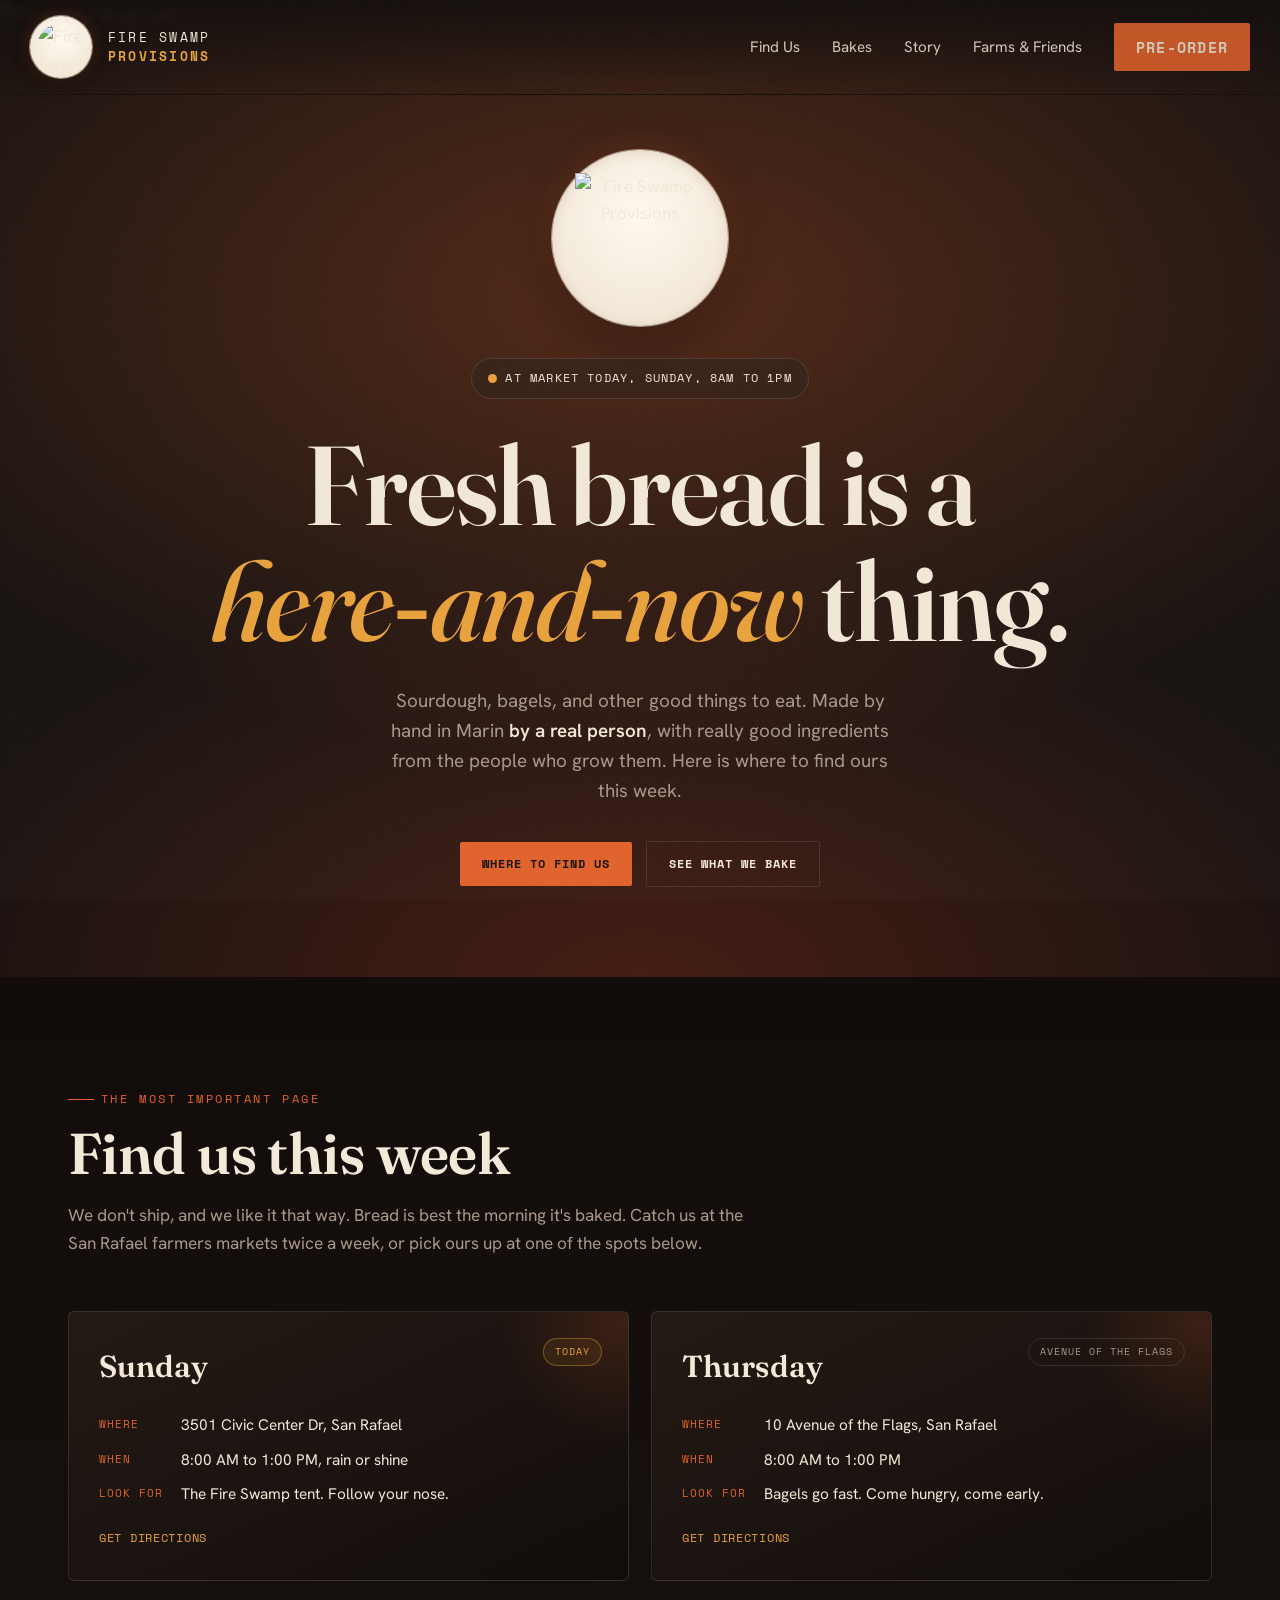
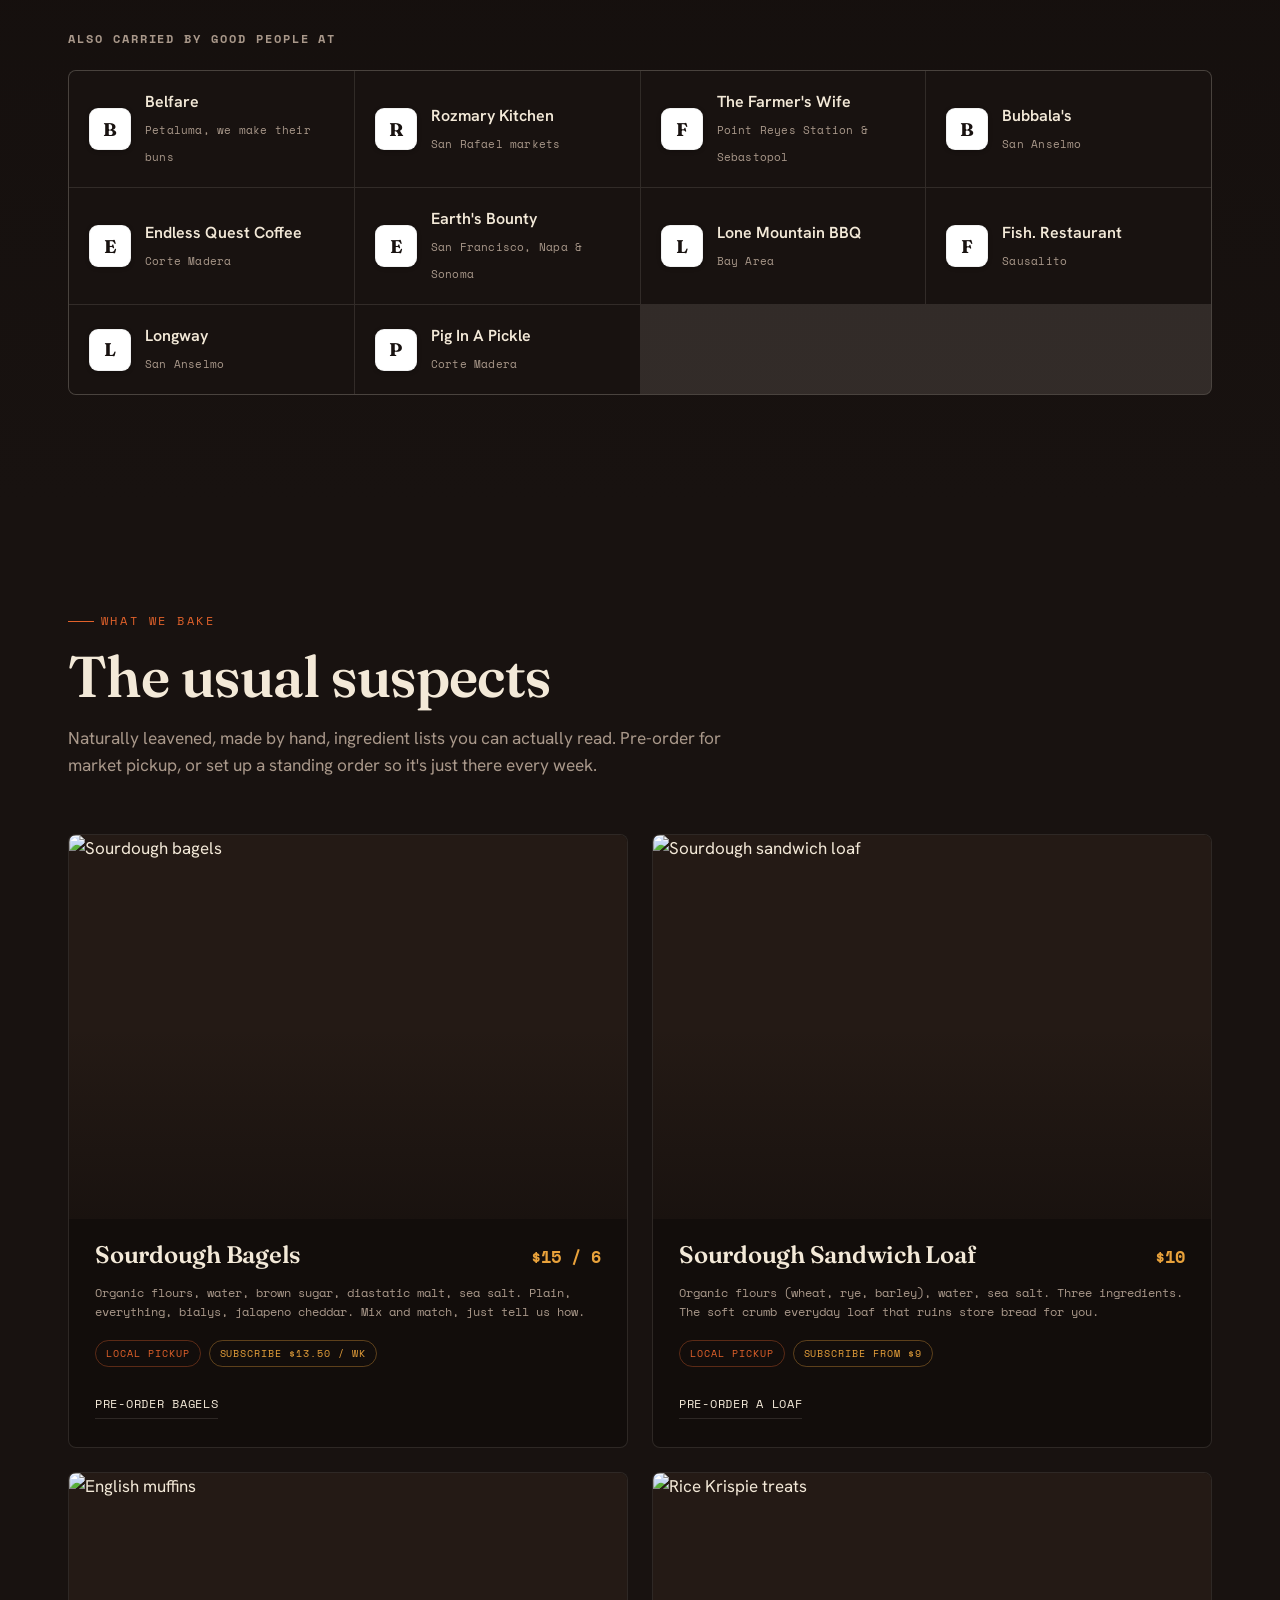
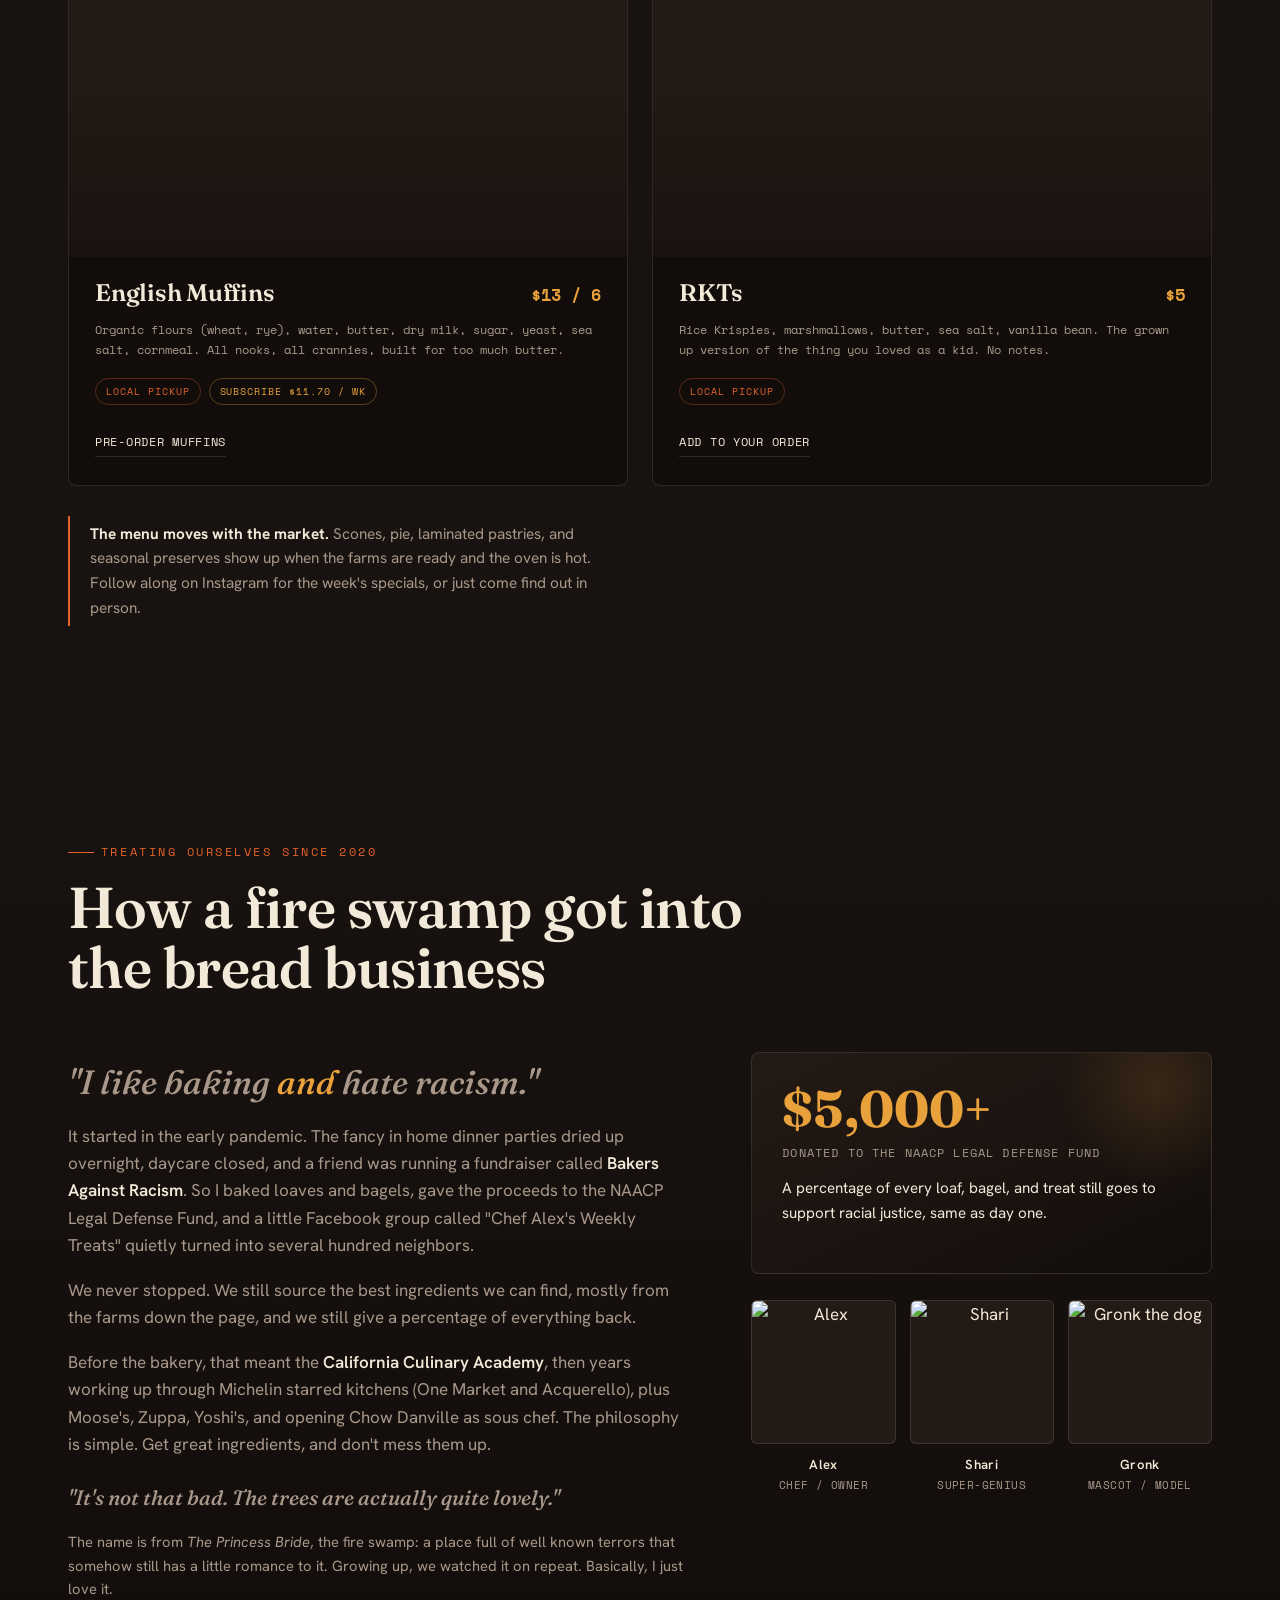
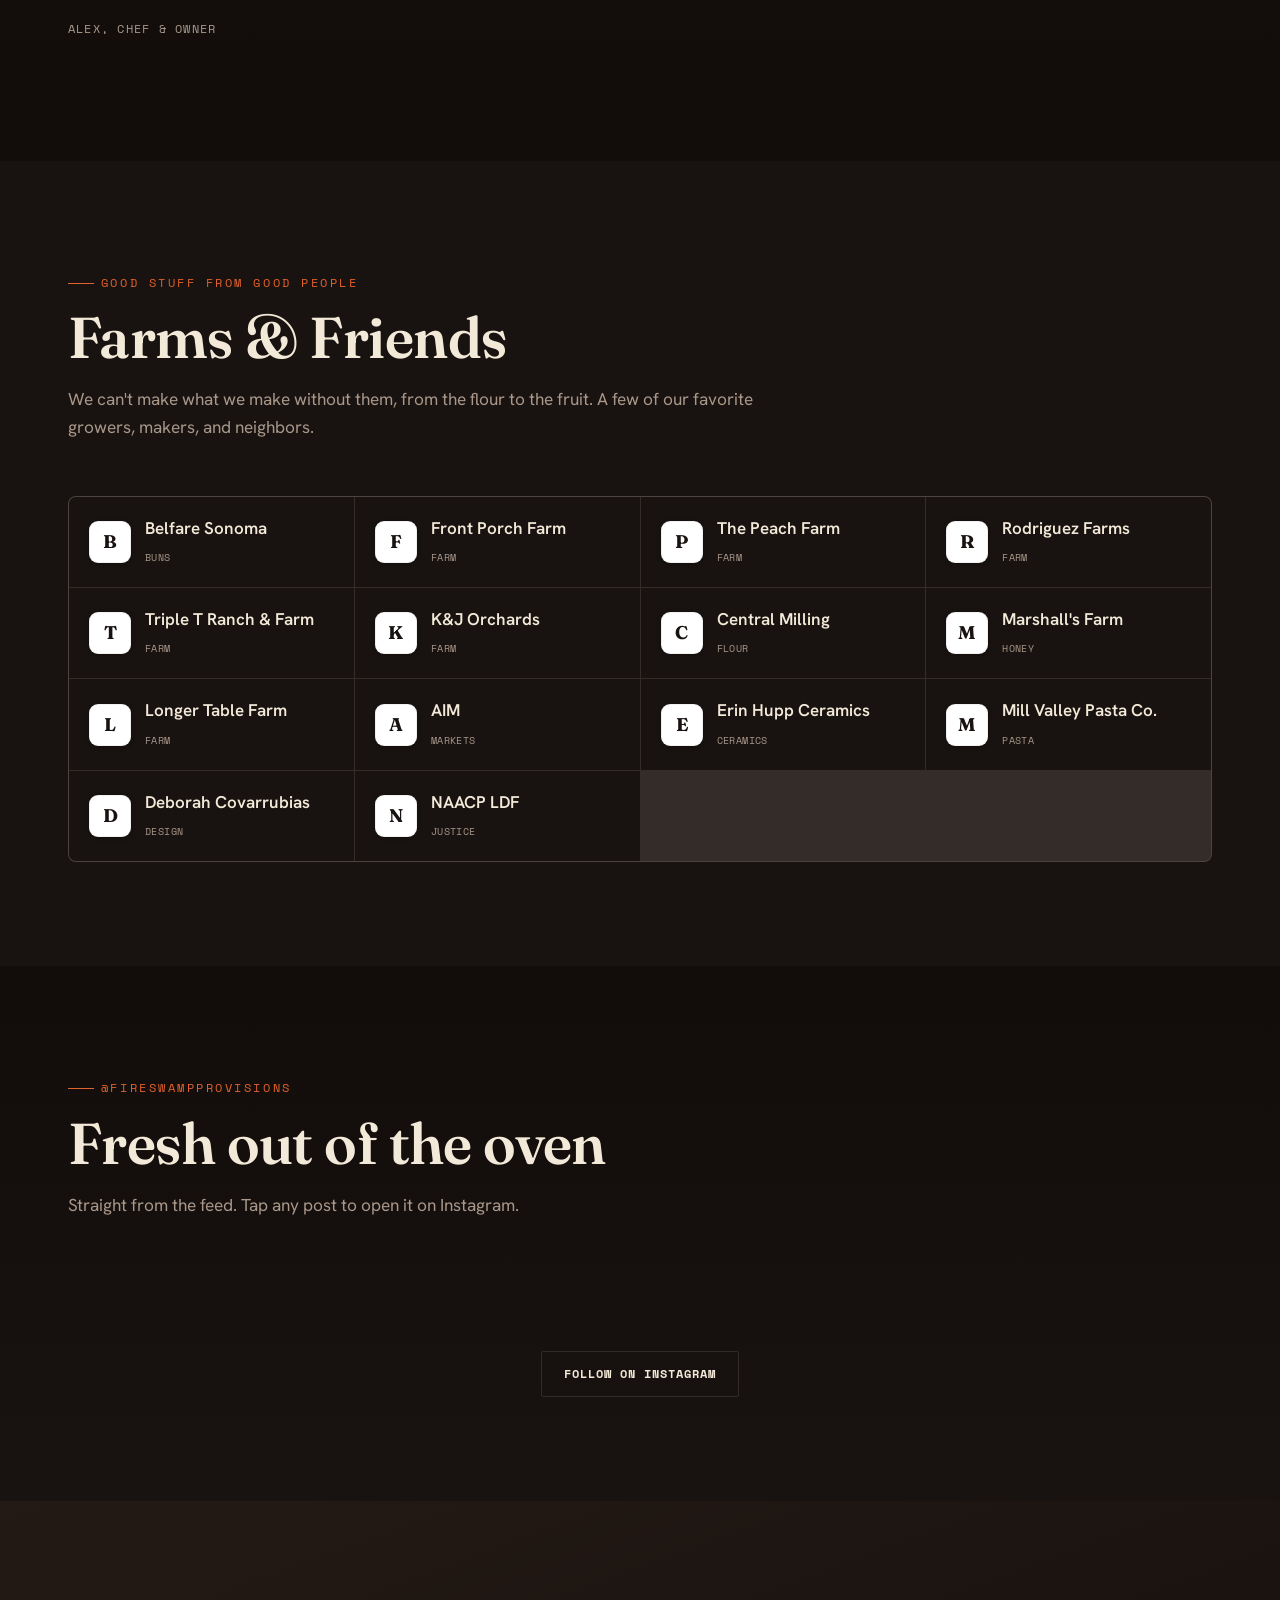
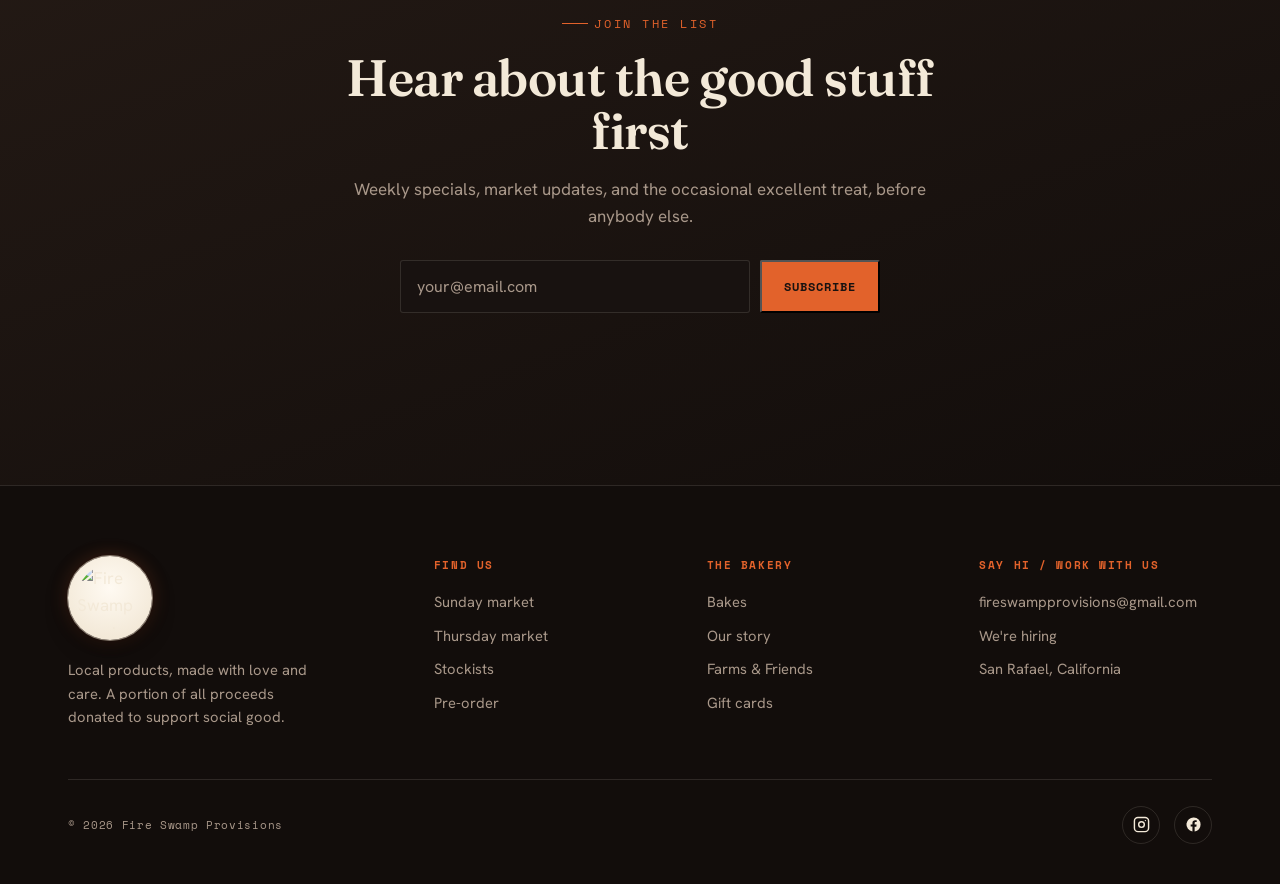
==== commit b339f305: "Fix nav and footer logo to match hero seal Also fix the mobile hamburger menu: it was rendering as a" ====
--- a/index.html
+++ b/index.html
@@ -31,8 +31,8 @@
 header.nav{position:fixed;top:0;left:0;right:0;z-index:100;display:flex;align-items:center;justify-content:space-between;padding:16px 30px;background:linear-gradient(to bottom,rgba(18,13,11,.94),rgba(18,13,11,0));backdrop-filter:blur(2px);transition:background .3s,padding .3s,border-color .3s;border-bottom:1px solid transparent}
 header.nav.solid{background:rgba(18,13,11,.97);backdrop-filter:blur(12px);border-bottom:1px solid var(--line);padding:10px 30px}
 .brand{display:flex;align-items:center;gap:16px}
-.brand img{width:62px;height:62px;object-fit:contain;filter:drop-shadow(0 0 14px rgba(226,98,43,.5));transition:width .3s,height .3s}
-header.nav.solid .brand img{width:50px;height:50px}
+.brand img{width:62px;height:62px;object-fit:contain;border-radius:50%;background:radial-gradient(circle at 50% 38%,#fffaf2,var(--crumb) 74%);padding:7px;box-shadow:0 0 0 1px rgba(243,233,216,.55),0 6px 18px rgba(0,0,0,.45),0 0 16px rgba(226,98,43,.28);transition:width .3s,height .3s,padding .3s}
+header.nav.solid .brand img{width:50px;height:50px;padding:6px}
 .brand .bt{font-family:var(--mono);font-size:.82rem;letter-spacing:.17em;text-transform:uppercase;color:var(--crumb);line-height:1.45}
 .brand .bt b{font-weight:700;color:var(--gold)}
 nav.links{display:flex;align-items:center;gap:32px}
@@ -177,7 +177,7 @@
 
 footer{background:var(--char-2);border-top:1px solid var(--line);padding:70px 0 40px}
 .foot-grid{display:grid;grid-template-columns:1.4fr 1fr 1fr 1fr;gap:40px;margin-bottom:50px}
-.foot-brand img{width:84px;height:84px;object-fit:contain;margin-bottom:18px;filter:drop-shadow(0 0 16px rgba(226,98,43,.4))}
+.foot-brand img{width:84px;height:84px;object-fit:contain;margin-bottom:18px;border-radius:50%;background:radial-gradient(circle at 50% 38%,#fffaf2,var(--crumb) 74%);padding:9px;box-shadow:0 0 0 1px rgba(243,233,216,.5),0 8px 22px rgba(0,0,0,.45),0 0 18px rgba(226,98,43,.25)}
 .foot-brand p{color:var(--ash);font-size:.92rem;max-width:30ch}
 .foot-col h4{font-family:var(--mono);font-size:.7rem;letter-spacing:.14em;text-transform:uppercase;color:var(--ember);margin-bottom:16px}
 .foot-col a,.foot-col p{display:block;color:var(--ash);font-size:.92rem;margin-bottom:10px;transition:color .2s}
@@ -201,7 +201,7 @@
   body{font-size:16px;--barh:64px}
   .brand img{width:50px;height:50px}
   .brand .bt{font-size:.74rem;letter-spacing:.14em}
-  nav.links{position:fixed;inset:0 0 0 auto;width:min(82vw,340px);background:var(--char-2);flex-direction:column;align-items:flex-start;justify-content:center;gap:8px;padding:40px 36px;transform:translateX(100%);transition:transform .35s;border-left:1px solid var(--line);box-shadow:-20px 0 60px rgba(0,0,0,.5)}
+  nav.links{position:fixed;top:0;right:0;height:100vh;height:100dvh;width:min(82vw,340px);background:var(--char-2);flex-direction:column;align-items:flex-start;justify-content:center;gap:8px;padding:80px 36px 40px;transform:translateX(100%);transition:transform .35s;border-left:1px solid var(--line);box-shadow:-20px 0 60px rgba(0,0,0,.5);overflow-y:auto}
   nav.links.open{transform:none}
   nav.links a{font-size:1.25rem;padding:12px 0;width:100%;opacity:.95}
   nav.links a.btn{margin-top:14px;justify-content:center;padding:16px;font-size:.9rem;width:100%}
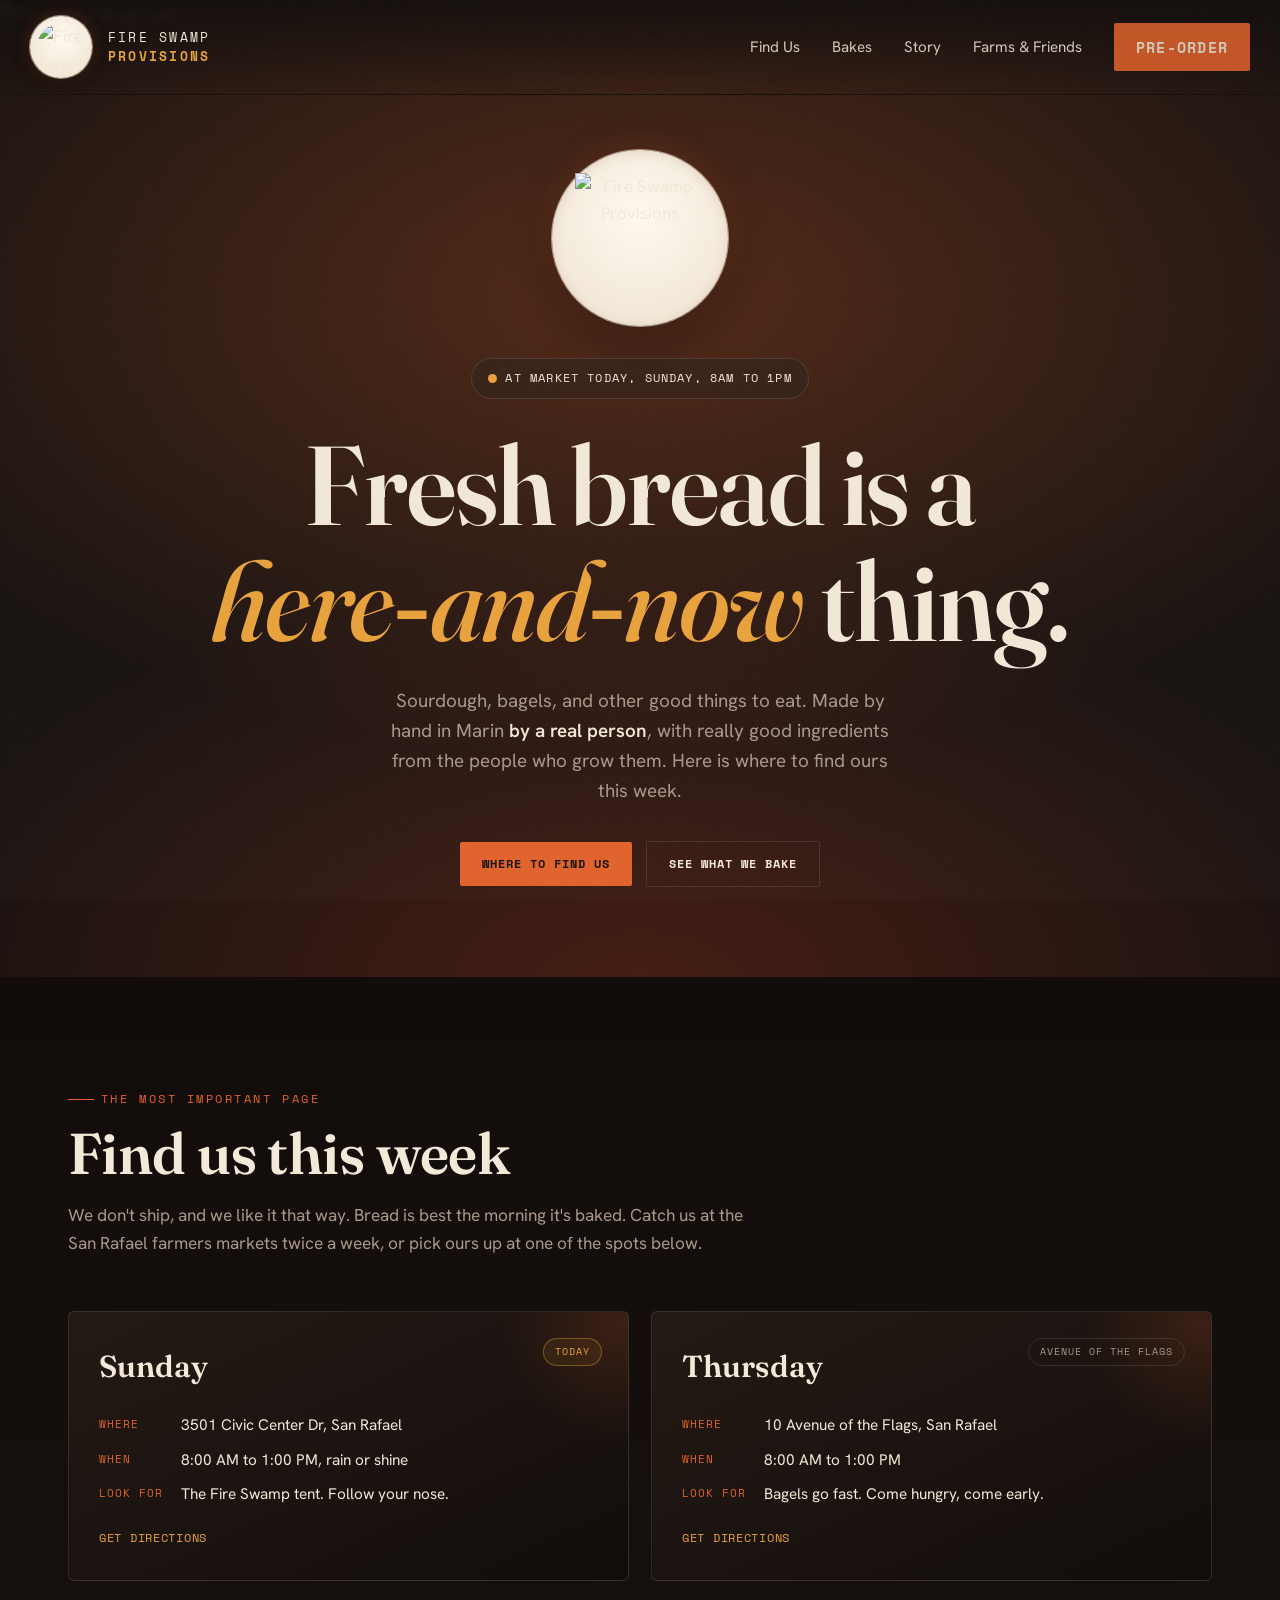
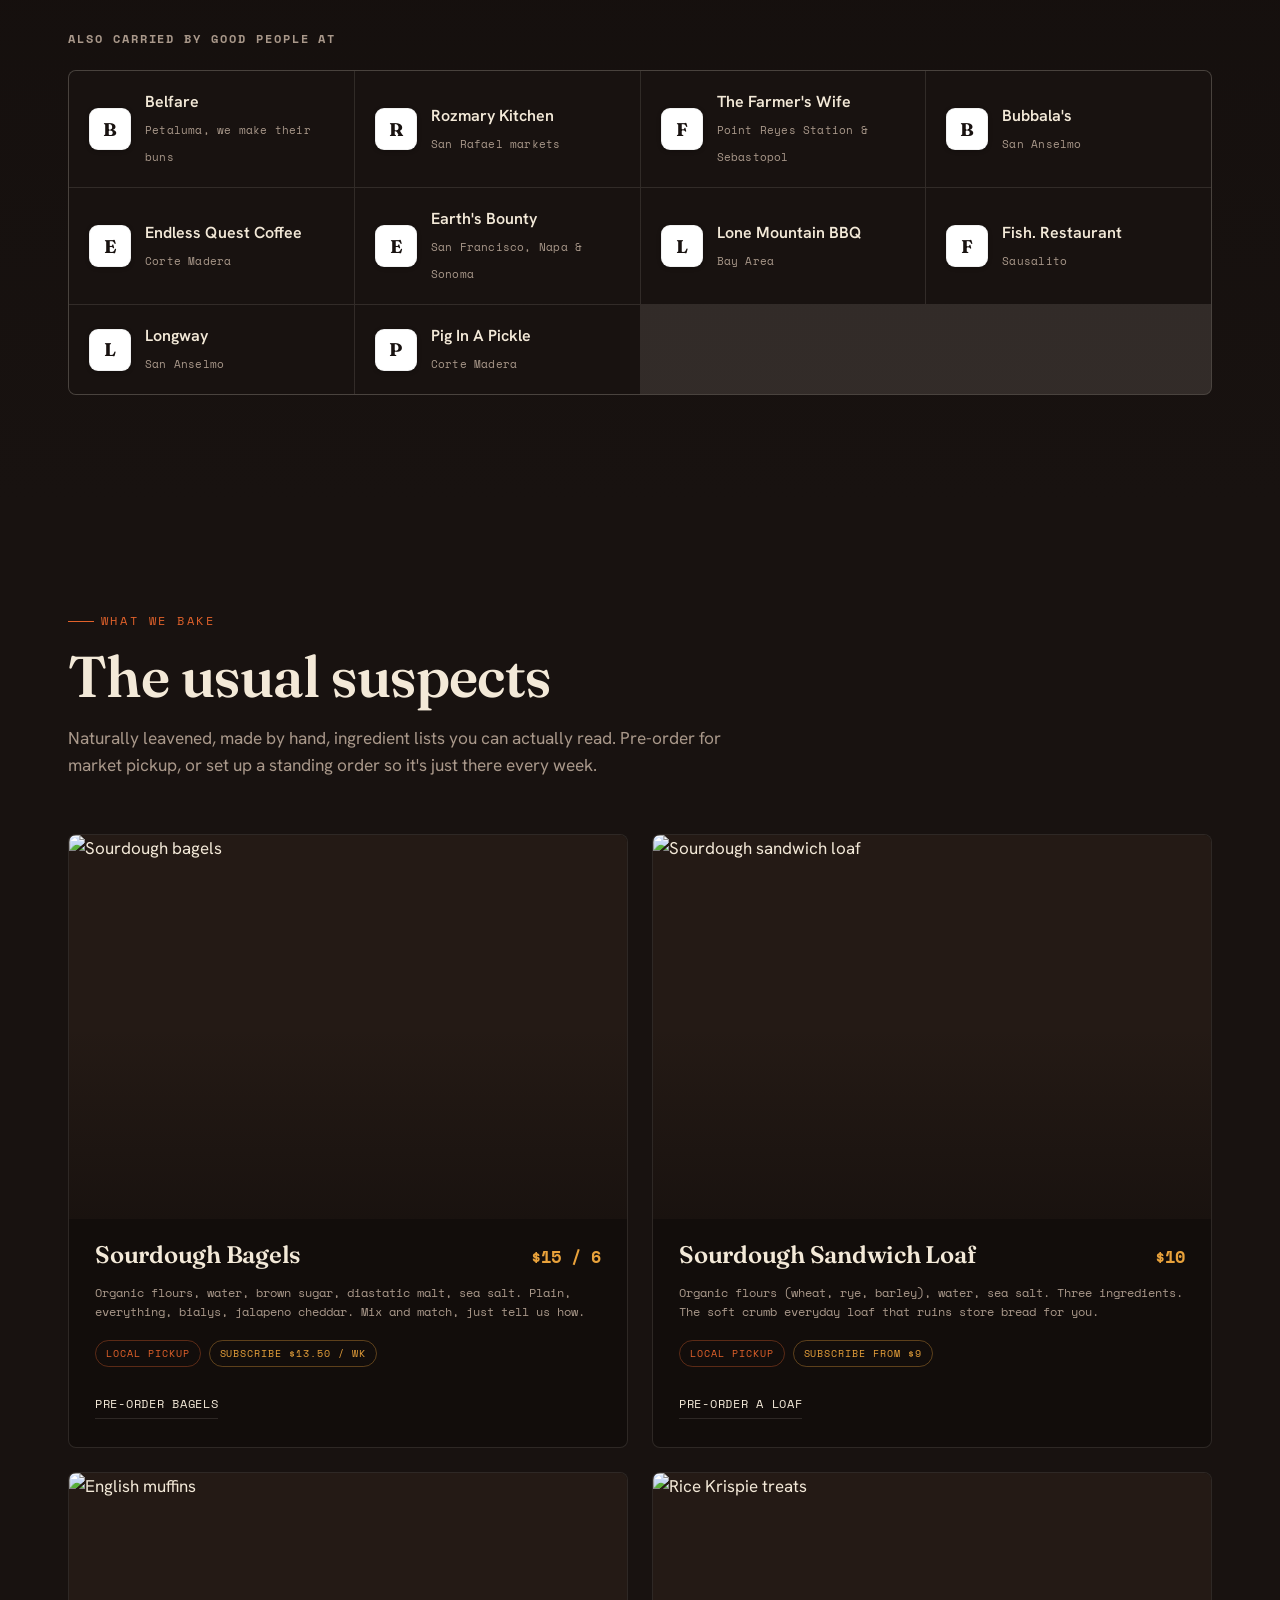
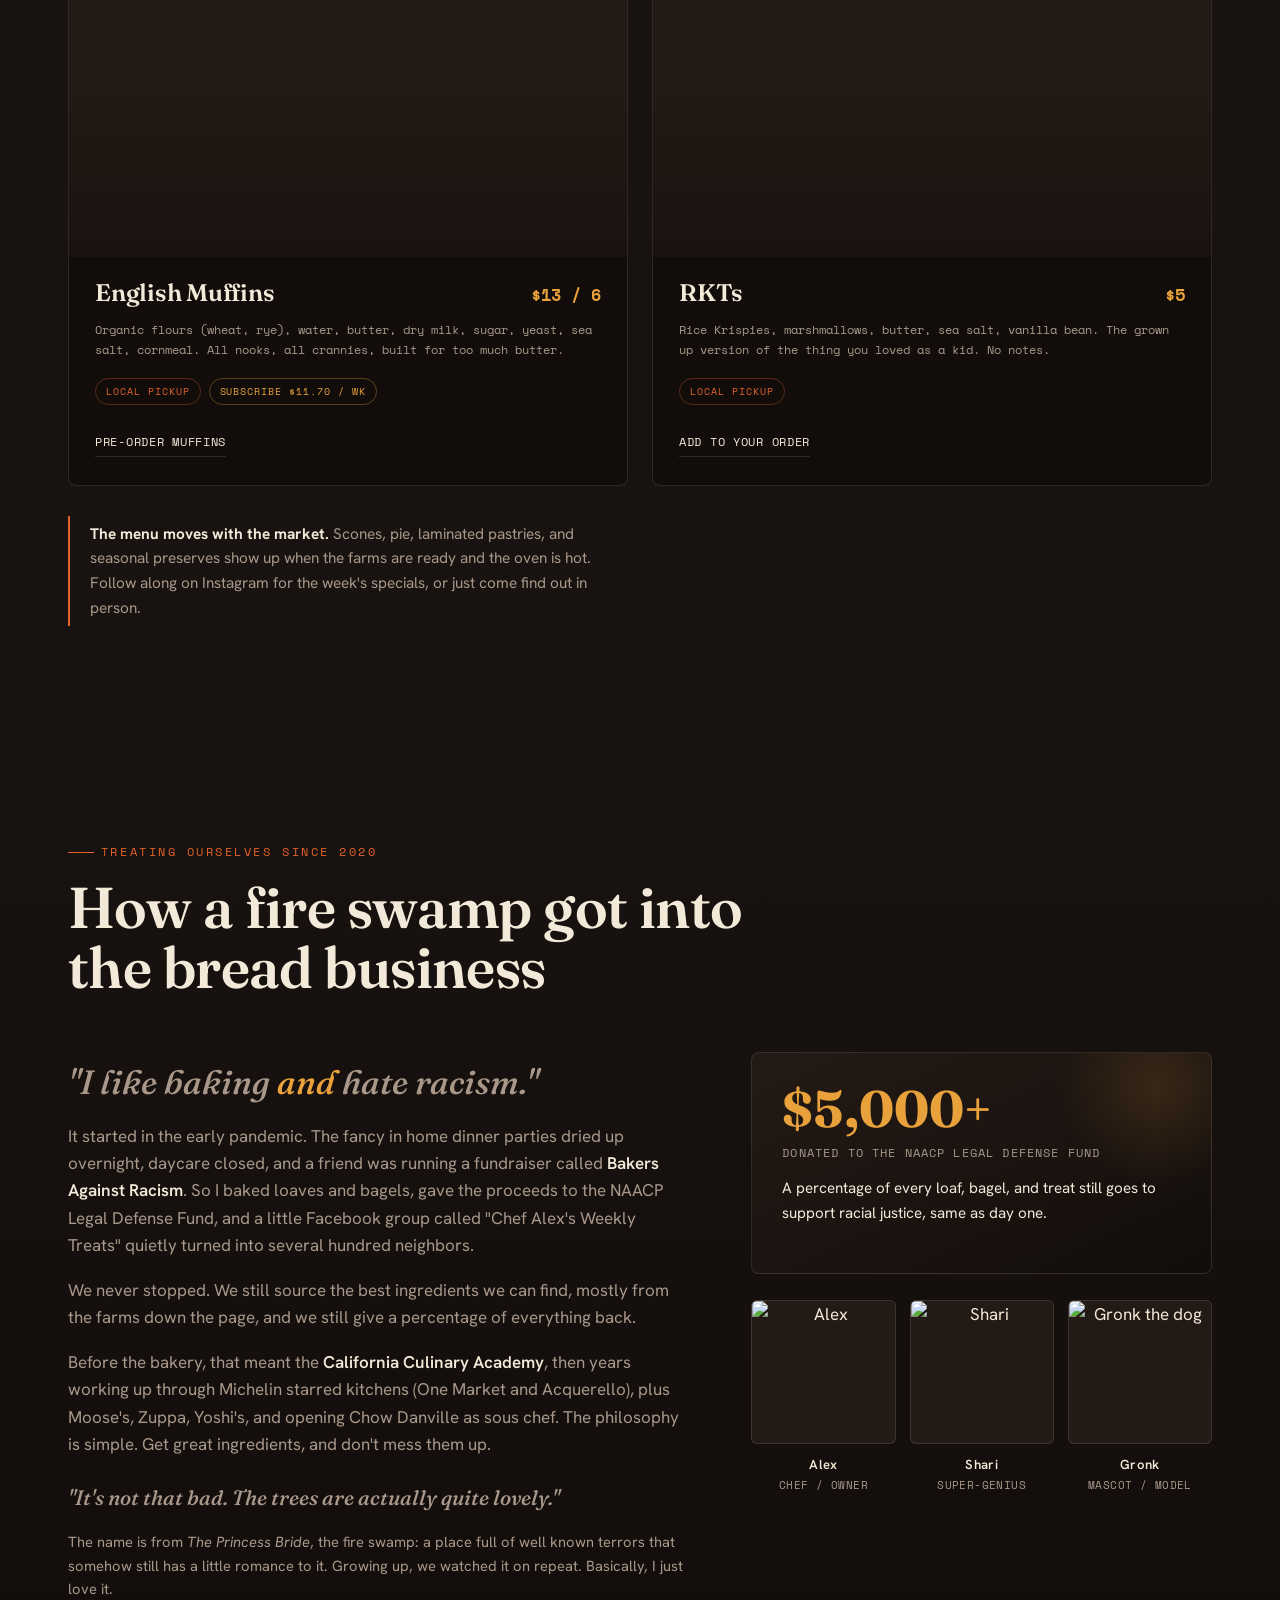
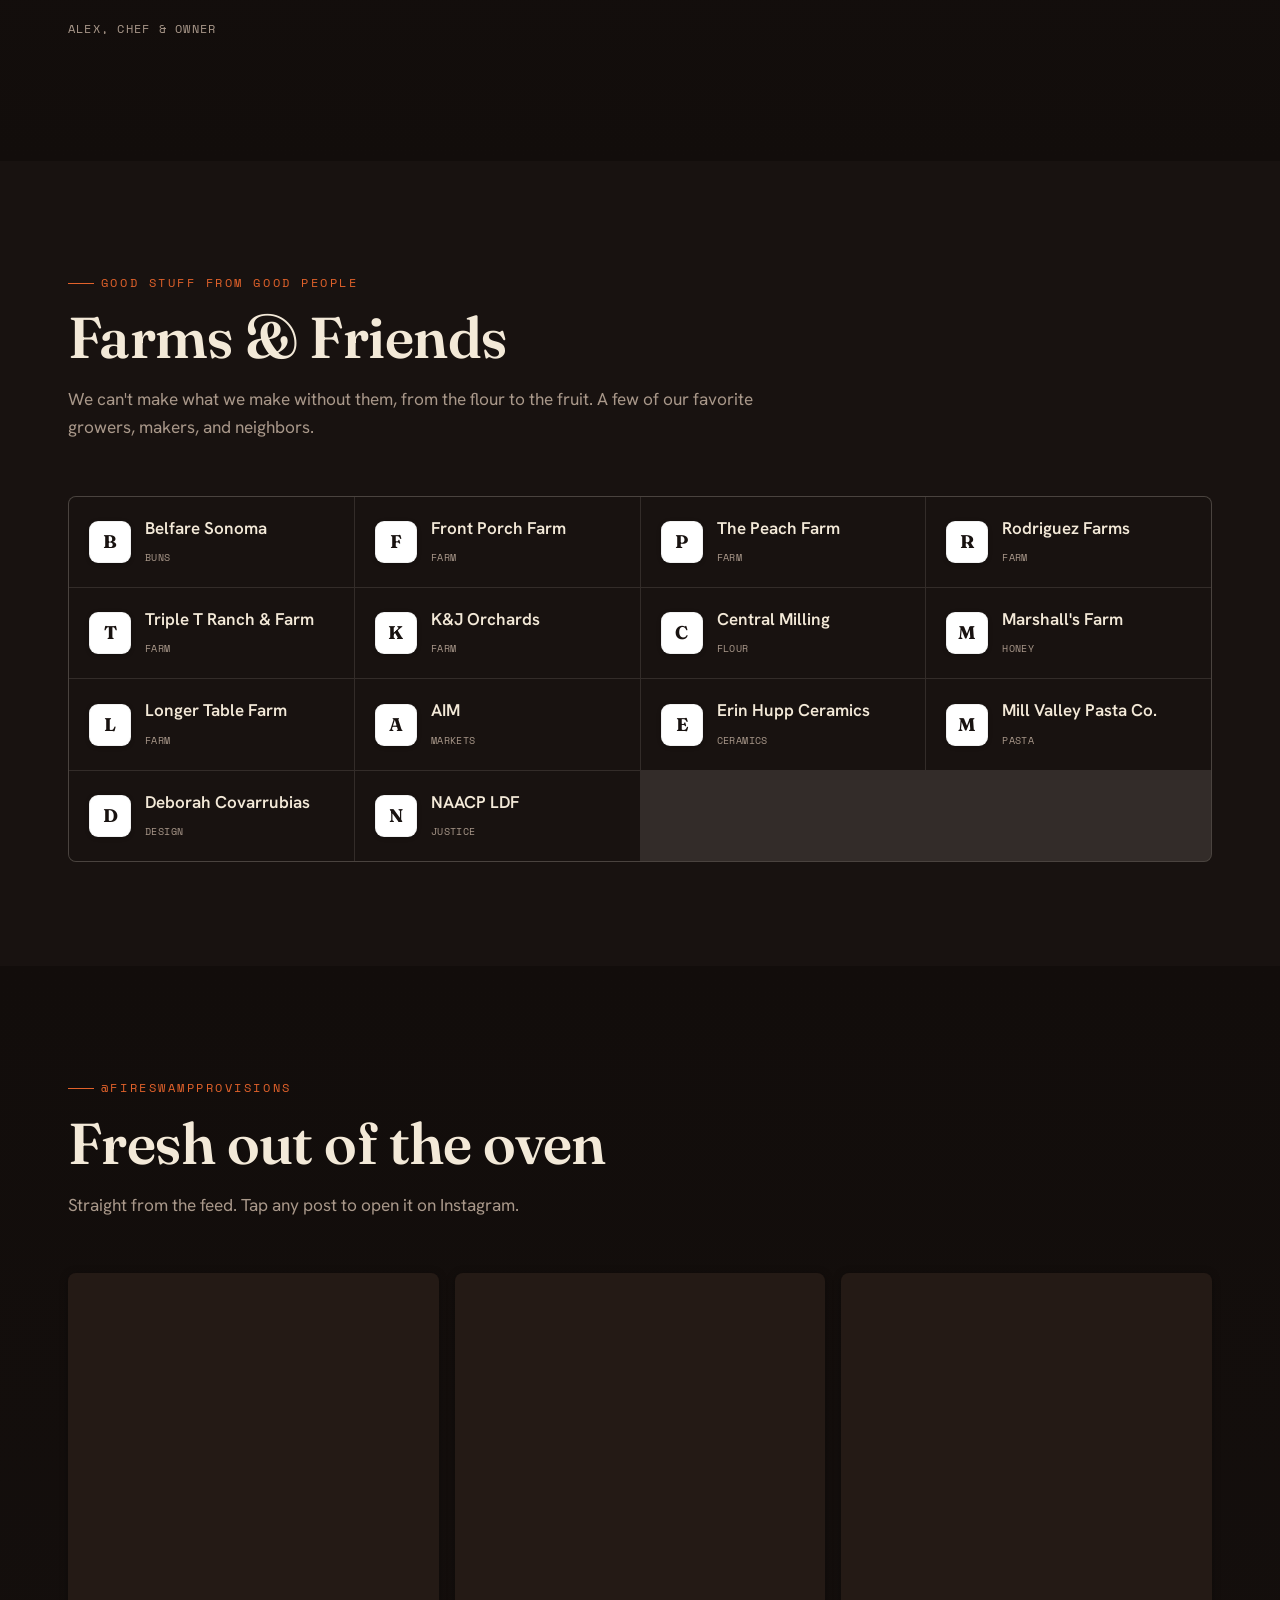
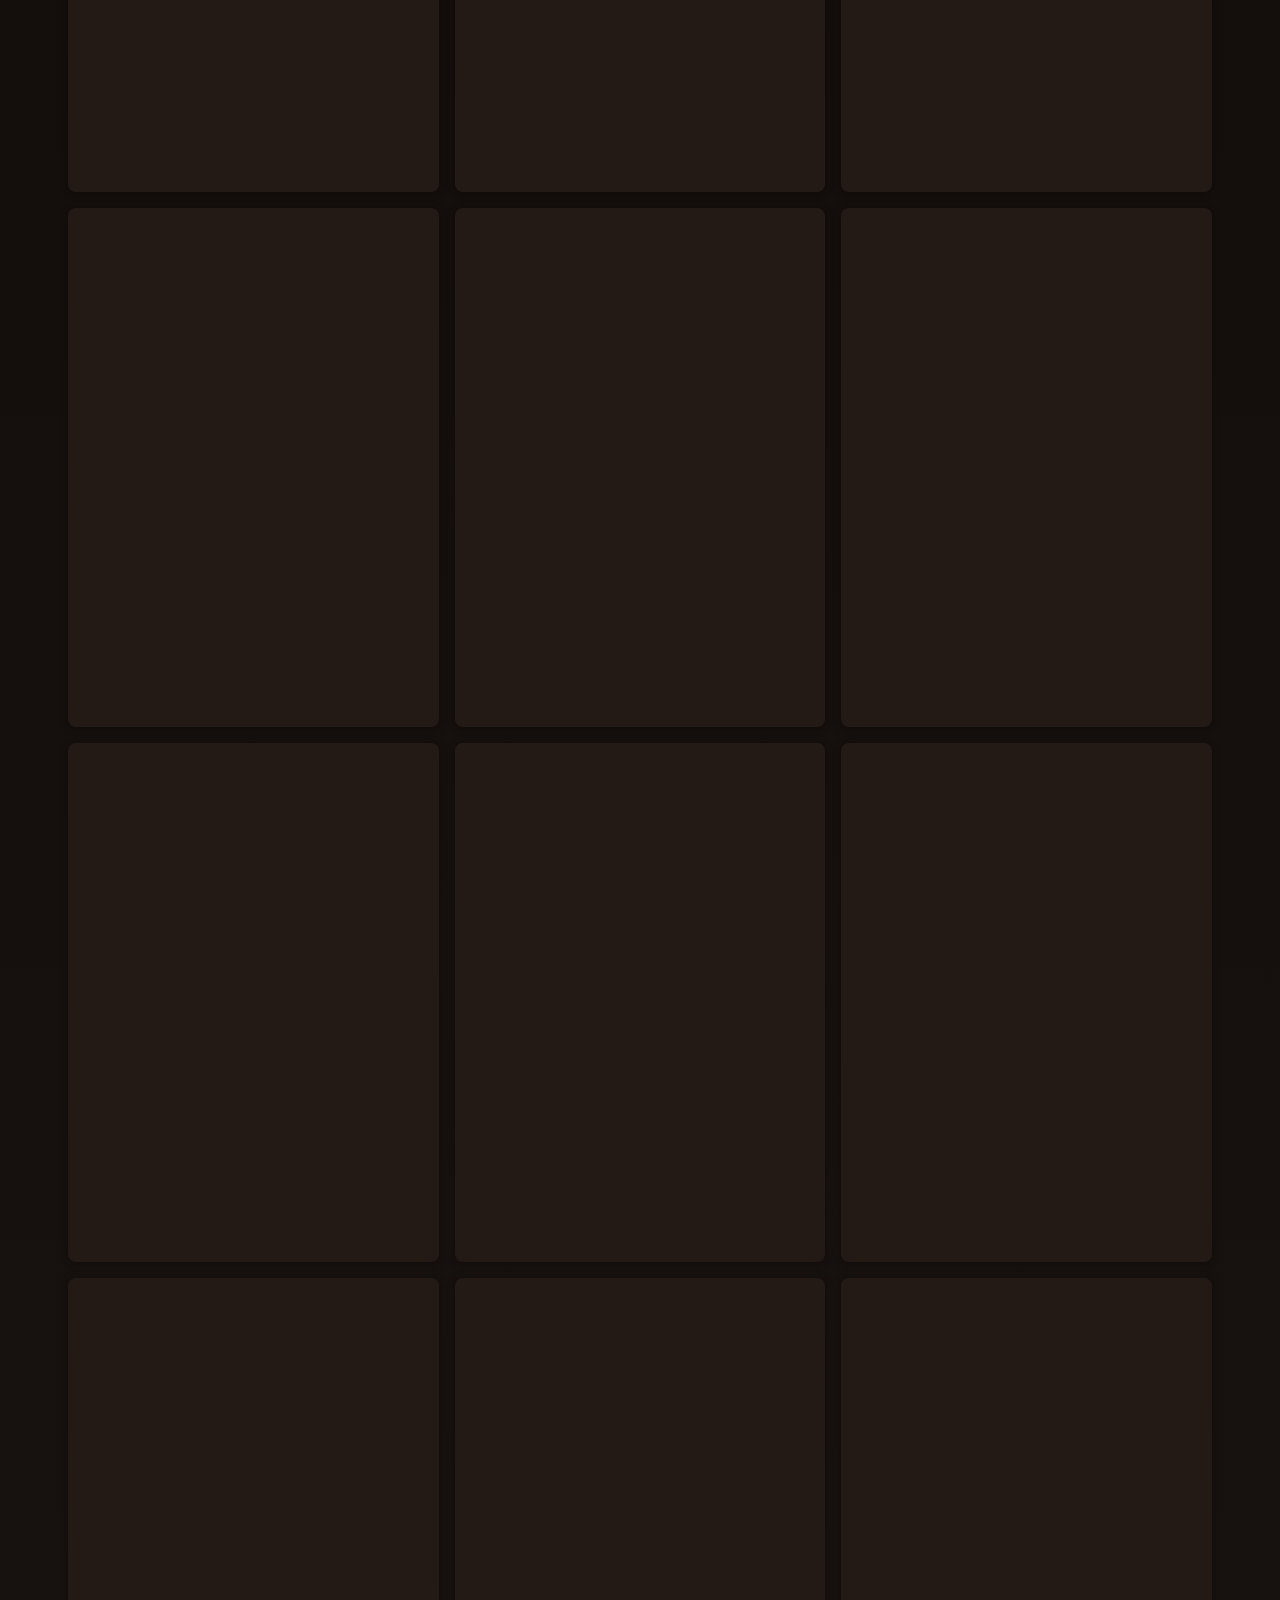
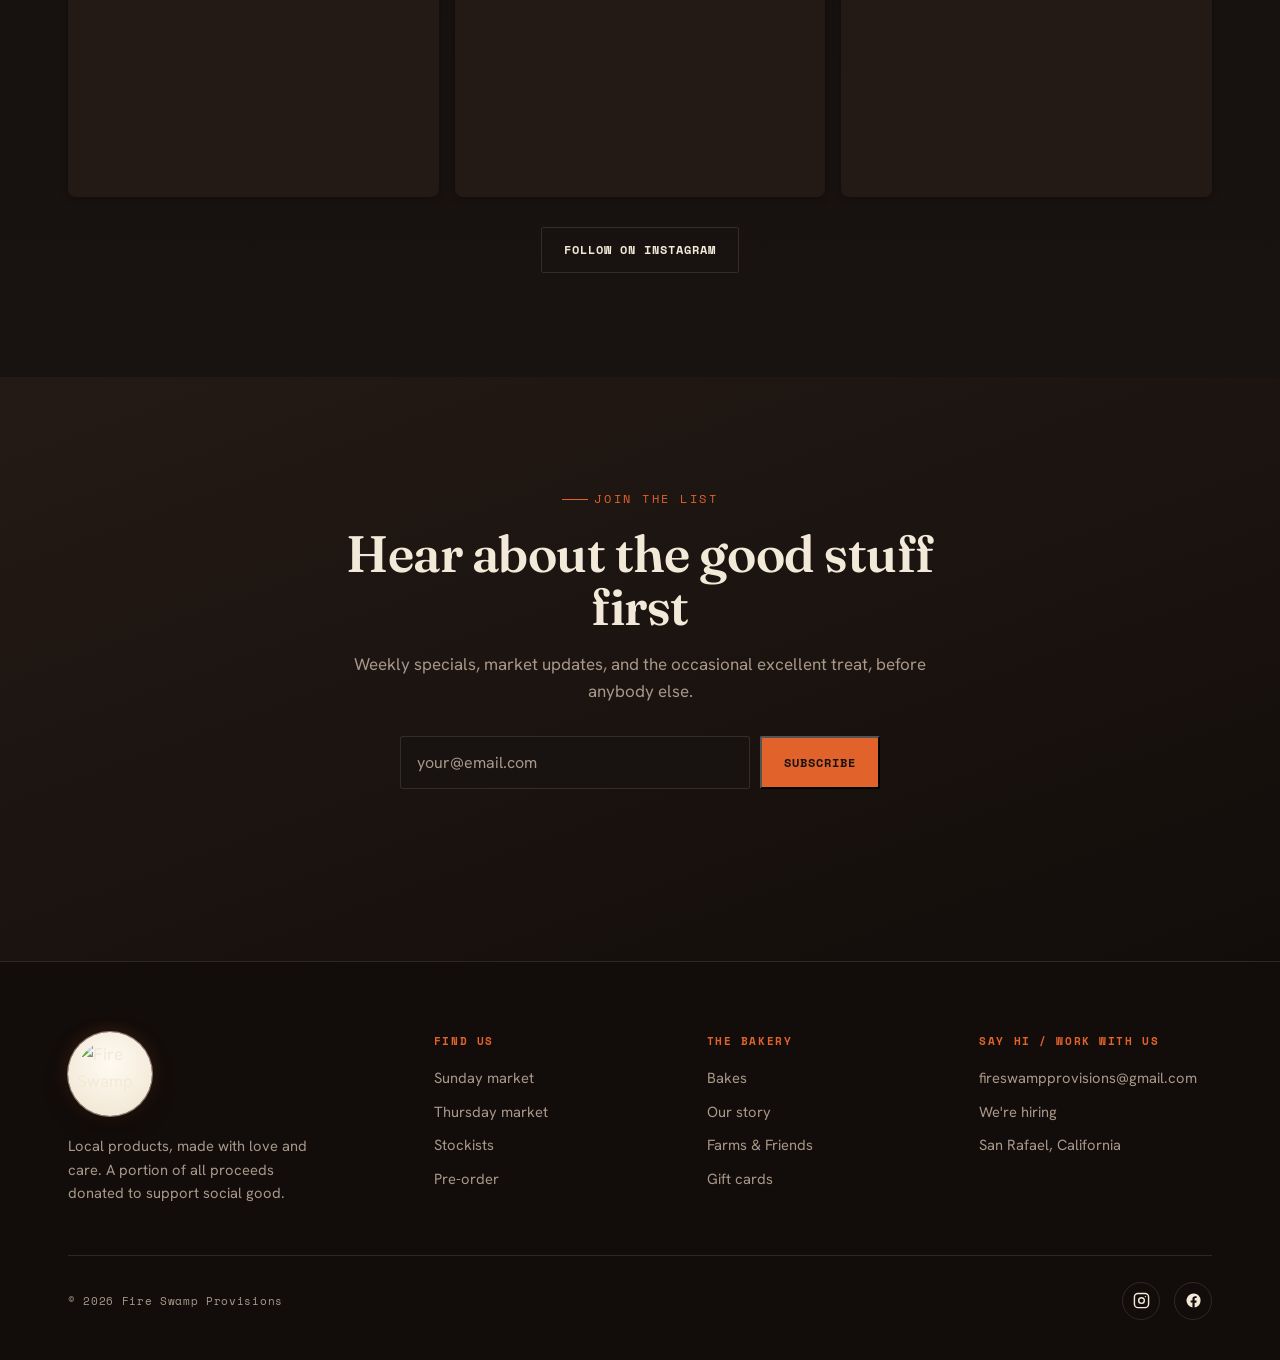
==== commit 423e786b: "Speed up Instagram feed on mobile Replace the embed.js approach (which injected 12 iframes and loade" ====
--- a/index.html
+++ b/index.html
@@ -158,8 +158,8 @@
 .ig-grid figure:hover img{transform:scale(1.08)}
 .ig-grid figure::after{content:"";position:absolute;inset:0;background:linear-gradient(to top,rgba(18,13,11,.35),transparent 60%);opacity:0;transition:opacity .3s}
 .ig-grid figure:hover::after{opacity:1}
-.ig-embed{display:flex;flex-wrap:wrap;gap:16px;justify-content:center;margin-bottom:30px}
-.ig-embed .instagram-media{margin:0!important}
+.ig-embed{display:grid;grid-template-columns:repeat(3,1fr);gap:16px;margin-bottom:30px}
+.ig-embed iframe{width:100%;aspect-ratio:1/1.4;border:0;border-radius:8px;background:var(--oven);box-shadow:0 1px 8px rgba(0,0,0,.3)}
 .ig-cell{aspect-ratio:1;border-radius:6px;overflow:hidden;border:1px solid var(--line);background:var(--oven);position:relative;display:block}
 .ig-cell img{width:100%;height:100%;object-fit:cover;transition:transform .6s}
 .ig-cell:hover img{transform:scale(1.08)}
@@ -196,6 +196,7 @@
   .bakes{grid-template-columns:1fr}
   .story-grid{grid-template-columns:1fr;gap:40px}
   .foot-grid{grid-template-columns:1fr 1fr;gap:30px}
+  .ig-embed{grid-template-columns:repeat(2,1fr)}
 }
 @media(max-width:760px){
   body{font-size:16px;--barh:64px}
@@ -219,6 +220,7 @@
   .sec-head{margin-bottom:38px}
   .stk-grid,.farm-grid{grid-template-columns:1fr}
   .ig-grid{grid-template-columns:repeat(2,1fr)}
+  .ig-embed{grid-template-columns:1fr;max-width:420px;margin-left:auto;margin-right:auto}
   .foot-grid{grid-template-columns:1fr;gap:26px}
   .subscribe{flex-direction:column}
   .subscribe .btn{justify-content:center;padding:15px}
@@ -572,13 +574,15 @@
 (function(){
   const embed = document.getElementById('igEmbed');
   if(!embed || !IG_POSTS.length) return;
+  // Lightweight, mobile-friendly: render each post as a native lazy-loaded
+  // /embed/ iframe. No embed.js runtime, and off-screen posts don't load
+  // until the visitor scrolls near them, so they never block initial load.
   embed.innerHTML = IG_POSTS.map(function(u){
-    return '<blockquote class="instagram-media" data-instgrm-permalink="'+u+'" data-instgrm-version="14" style="margin:0;width:100%;min-width:300px;max-width:340px"></blockquote>';
+    var m = u.match(/\/(?:p|reel)\/([^\/?#]+)/);
+    if(!m) return '';
+    return '<iframe loading="lazy" title="Fire Swamp Provisions on Instagram" '
+      + 'src="https://www.instagram.com/p/'+m[1]+'/embed/"></iframe>';
   }).join('');
-  const s = document.createElement('script');
-  s.async = true; s.src = 'https://www.instagram.com/embed.js';
-  s.onload = function(){ if(window.instgrm) window.instgrm.Embeds.process(); };
-  document.body.appendChild(s);
 })();
 
 function fakeSub(e){ e.preventDefault(); e.target.querySelector('input').value=''; document.getElementById('subMsg').textContent="You're on the list. Now you'll hear about the cool stuff before anybody else."; return false; }
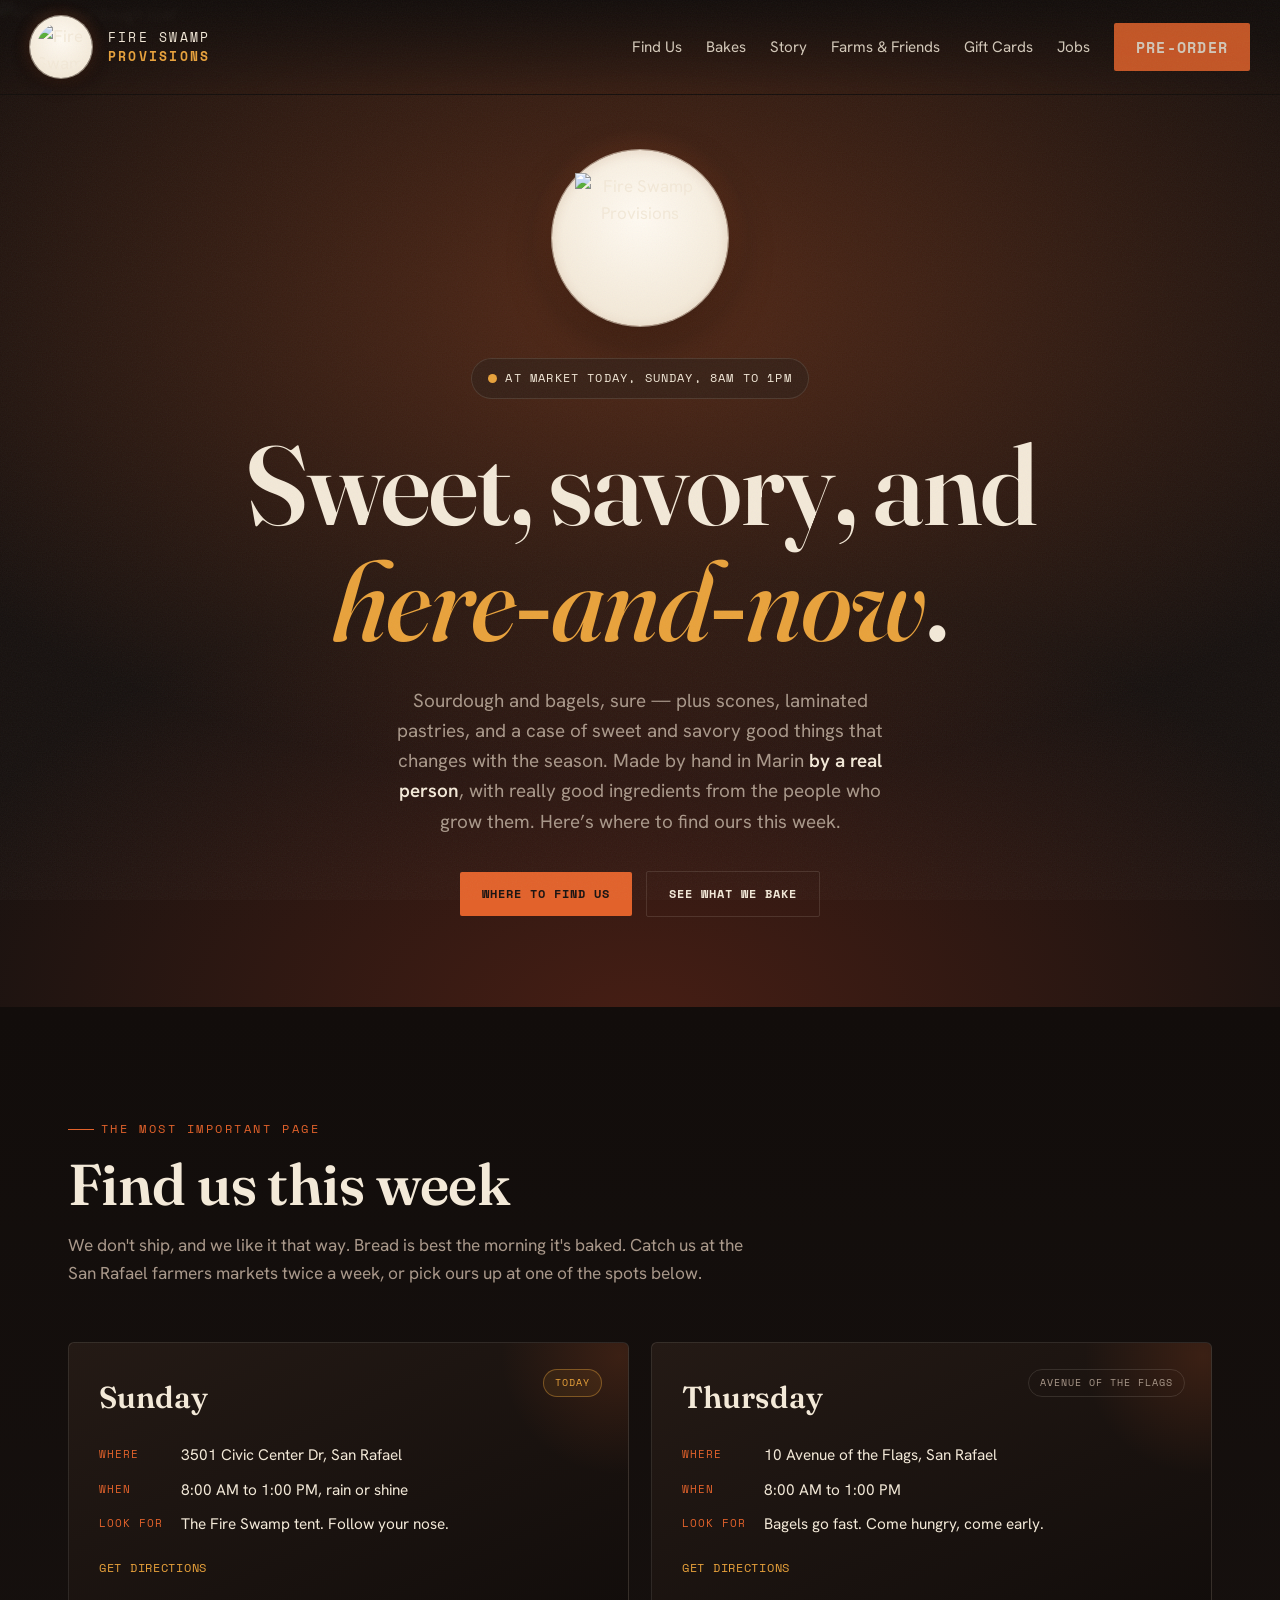
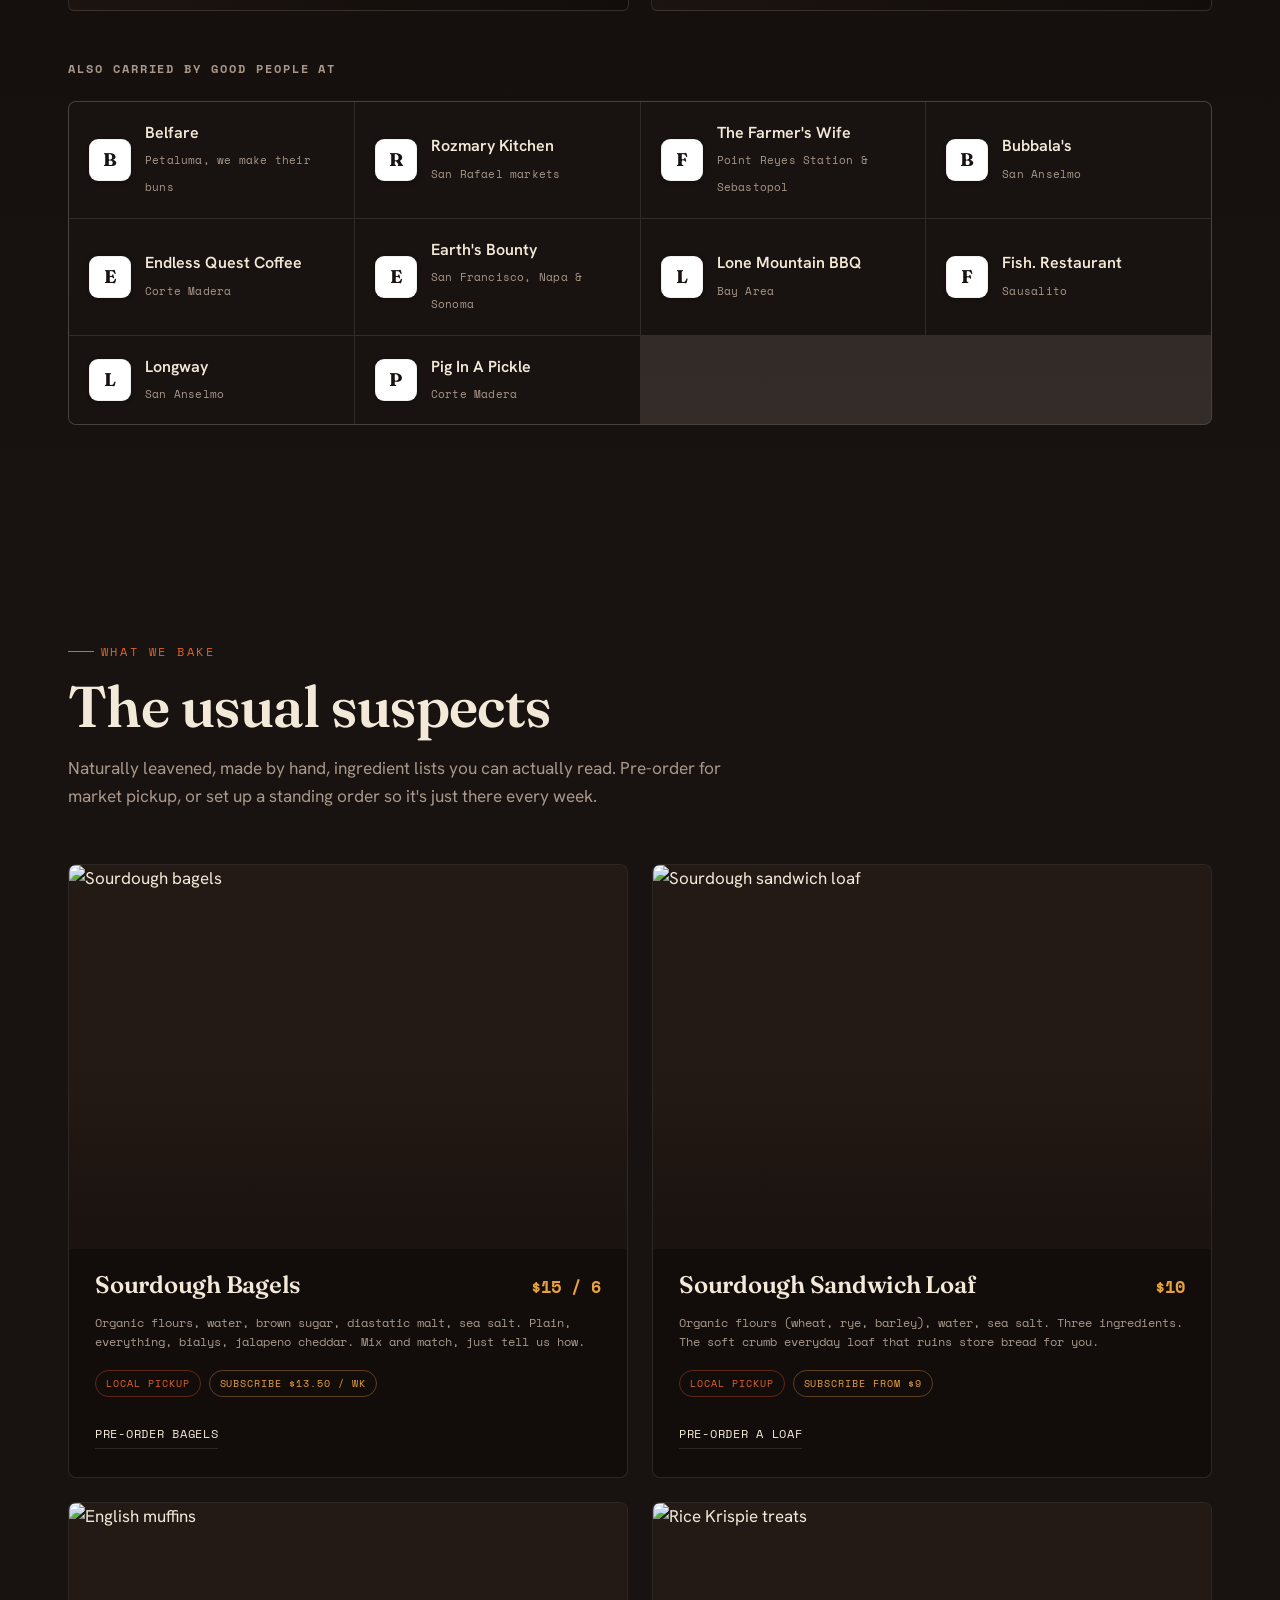
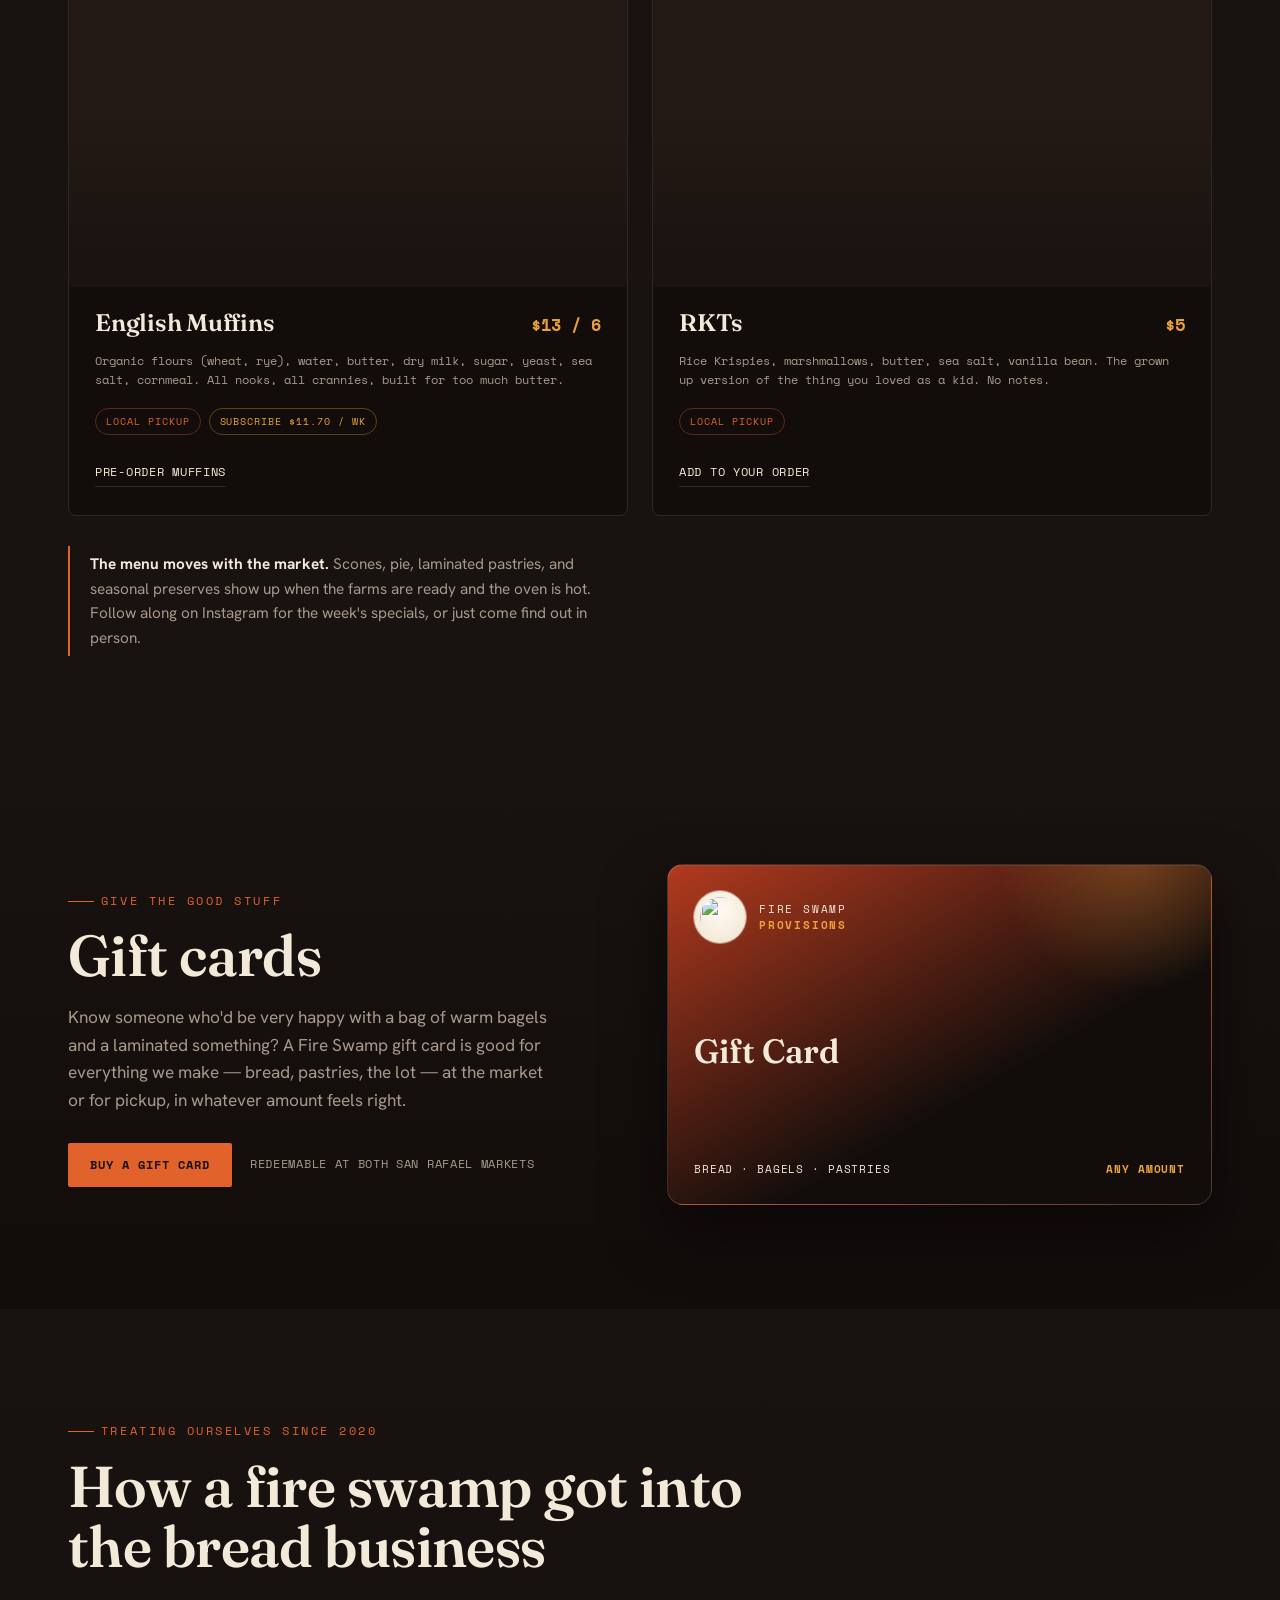
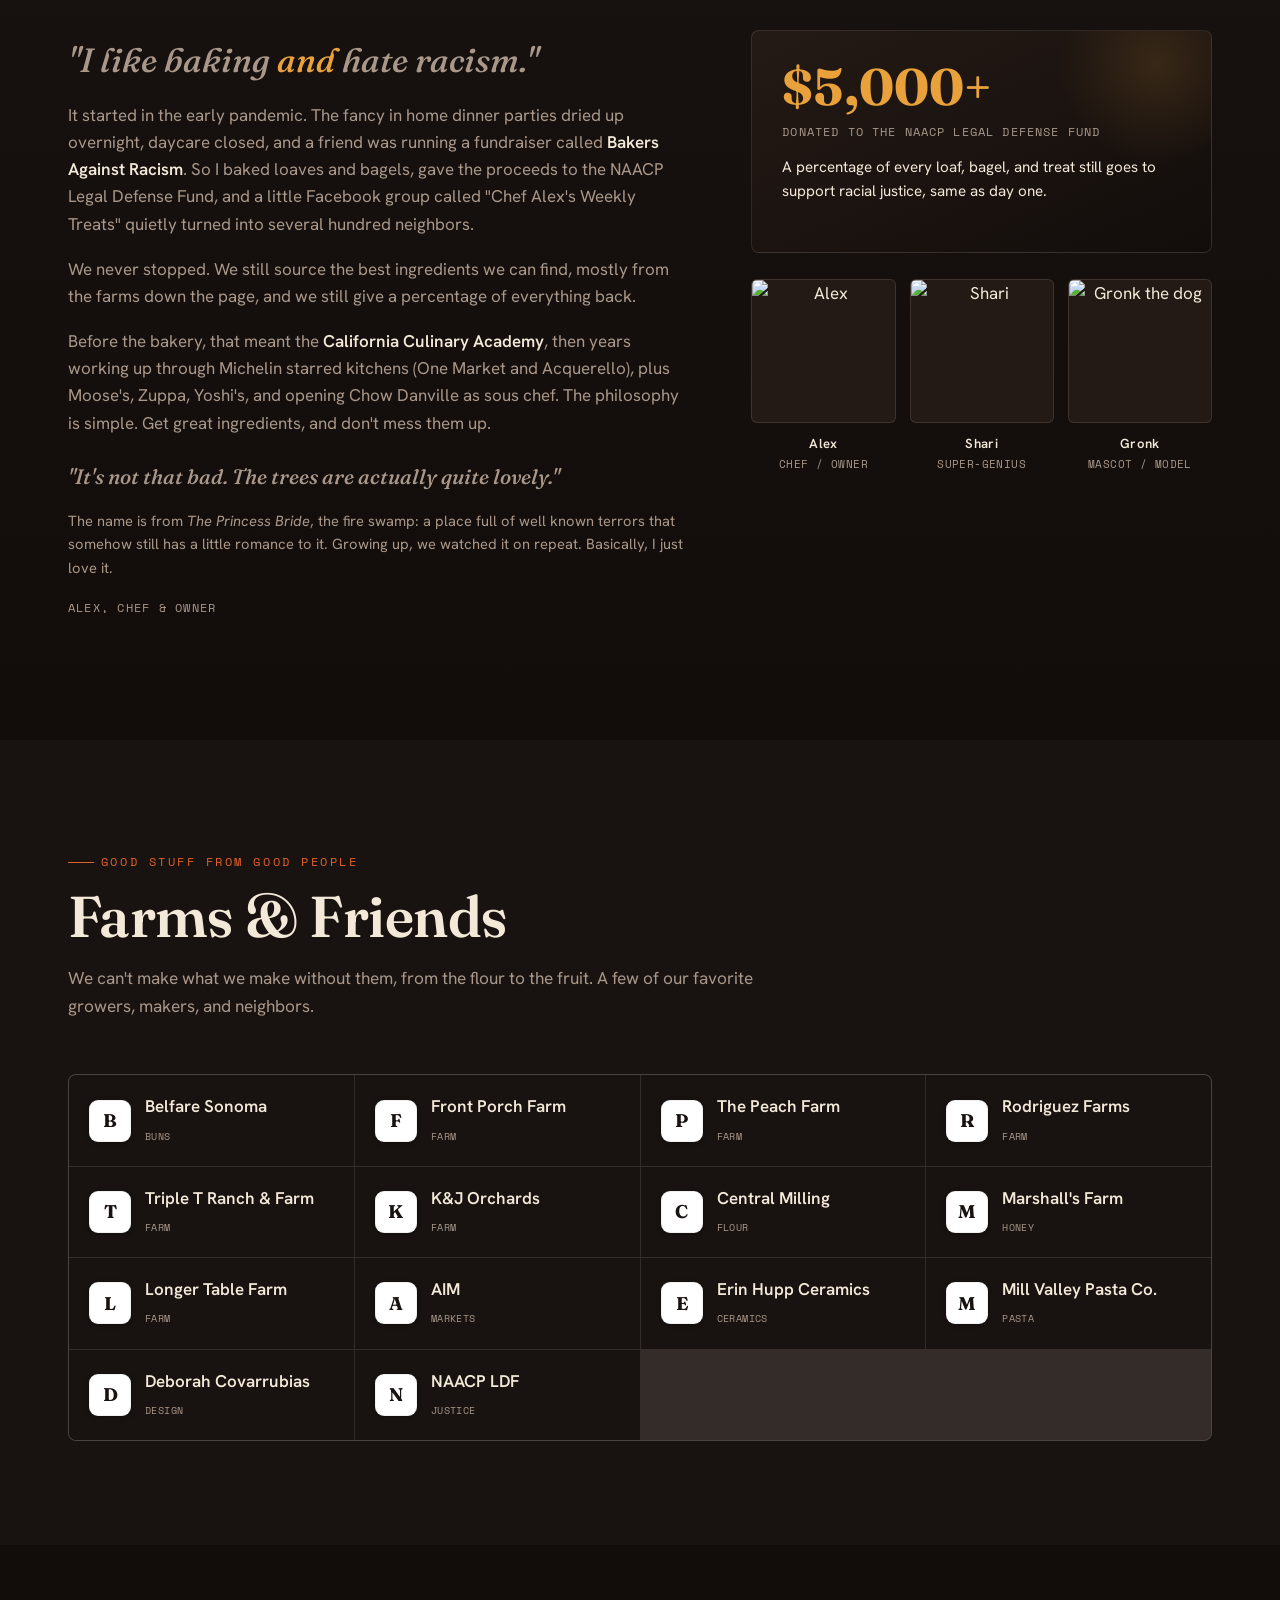
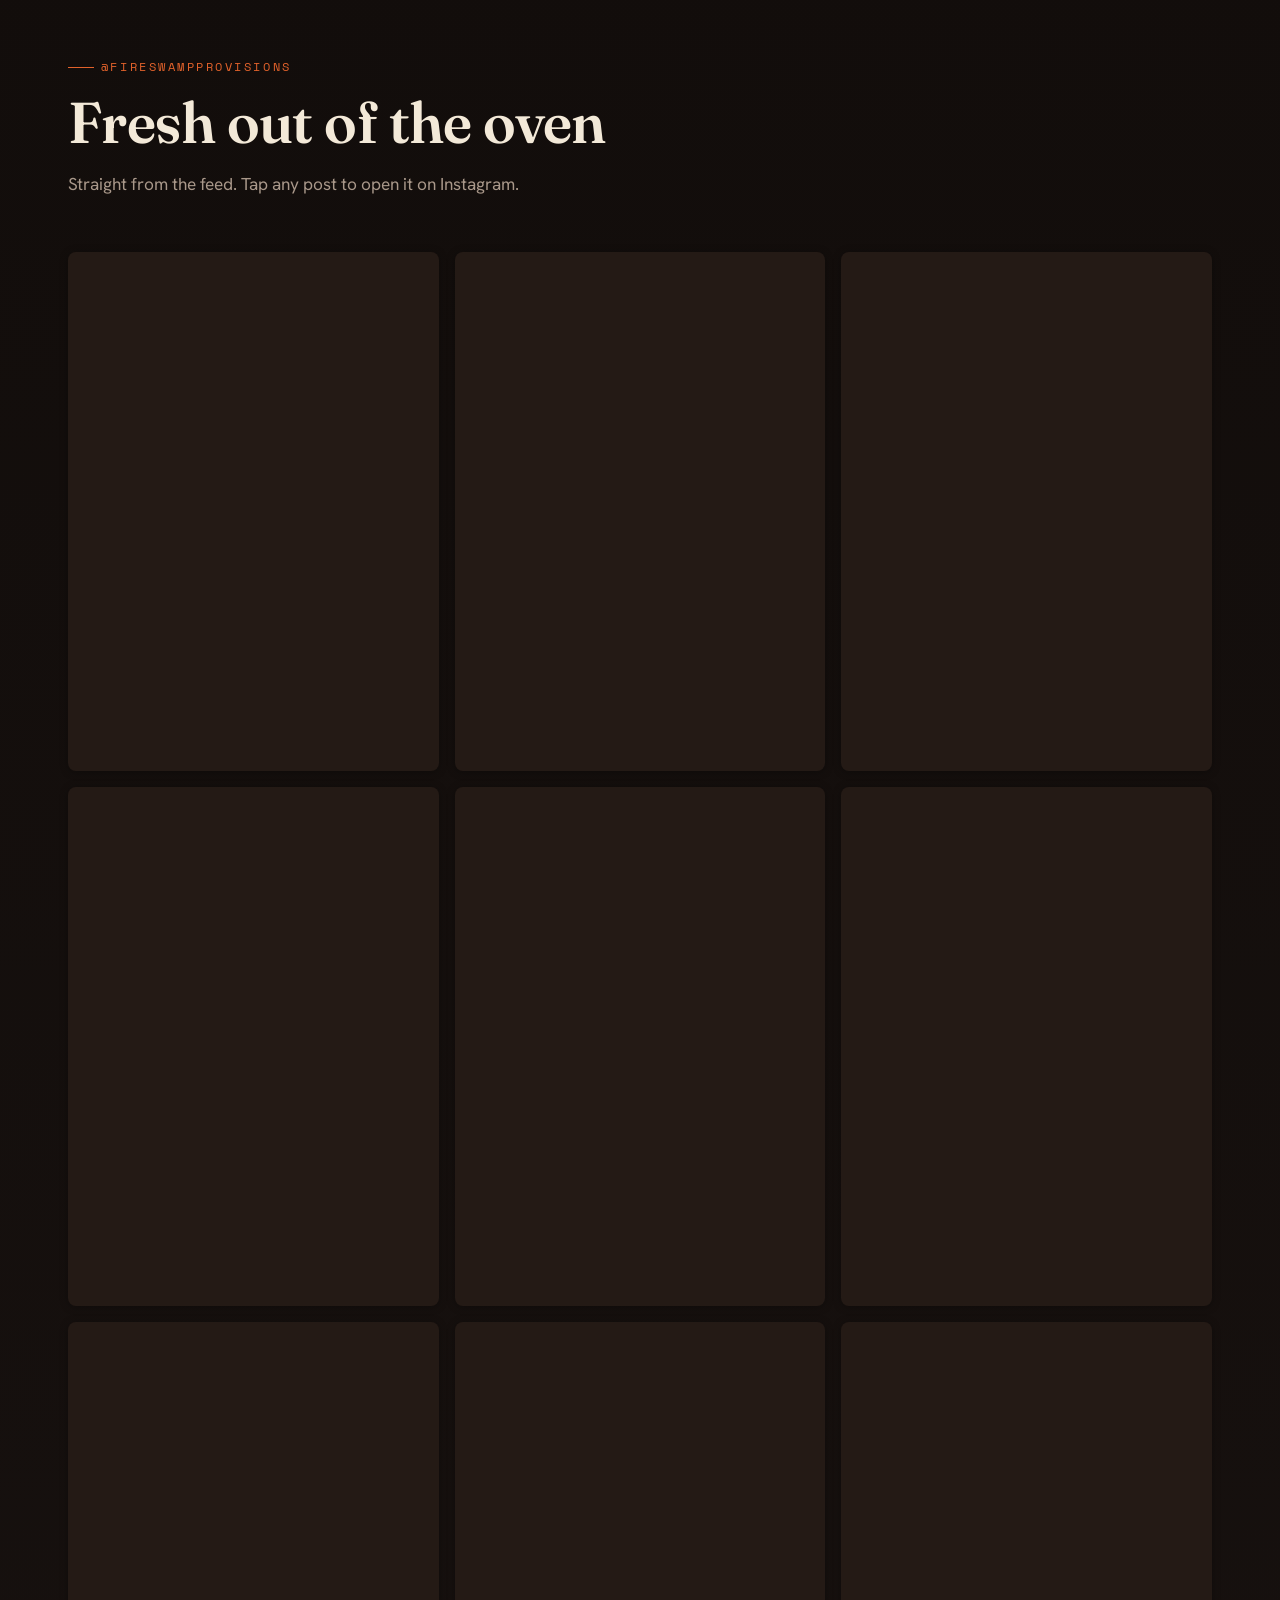
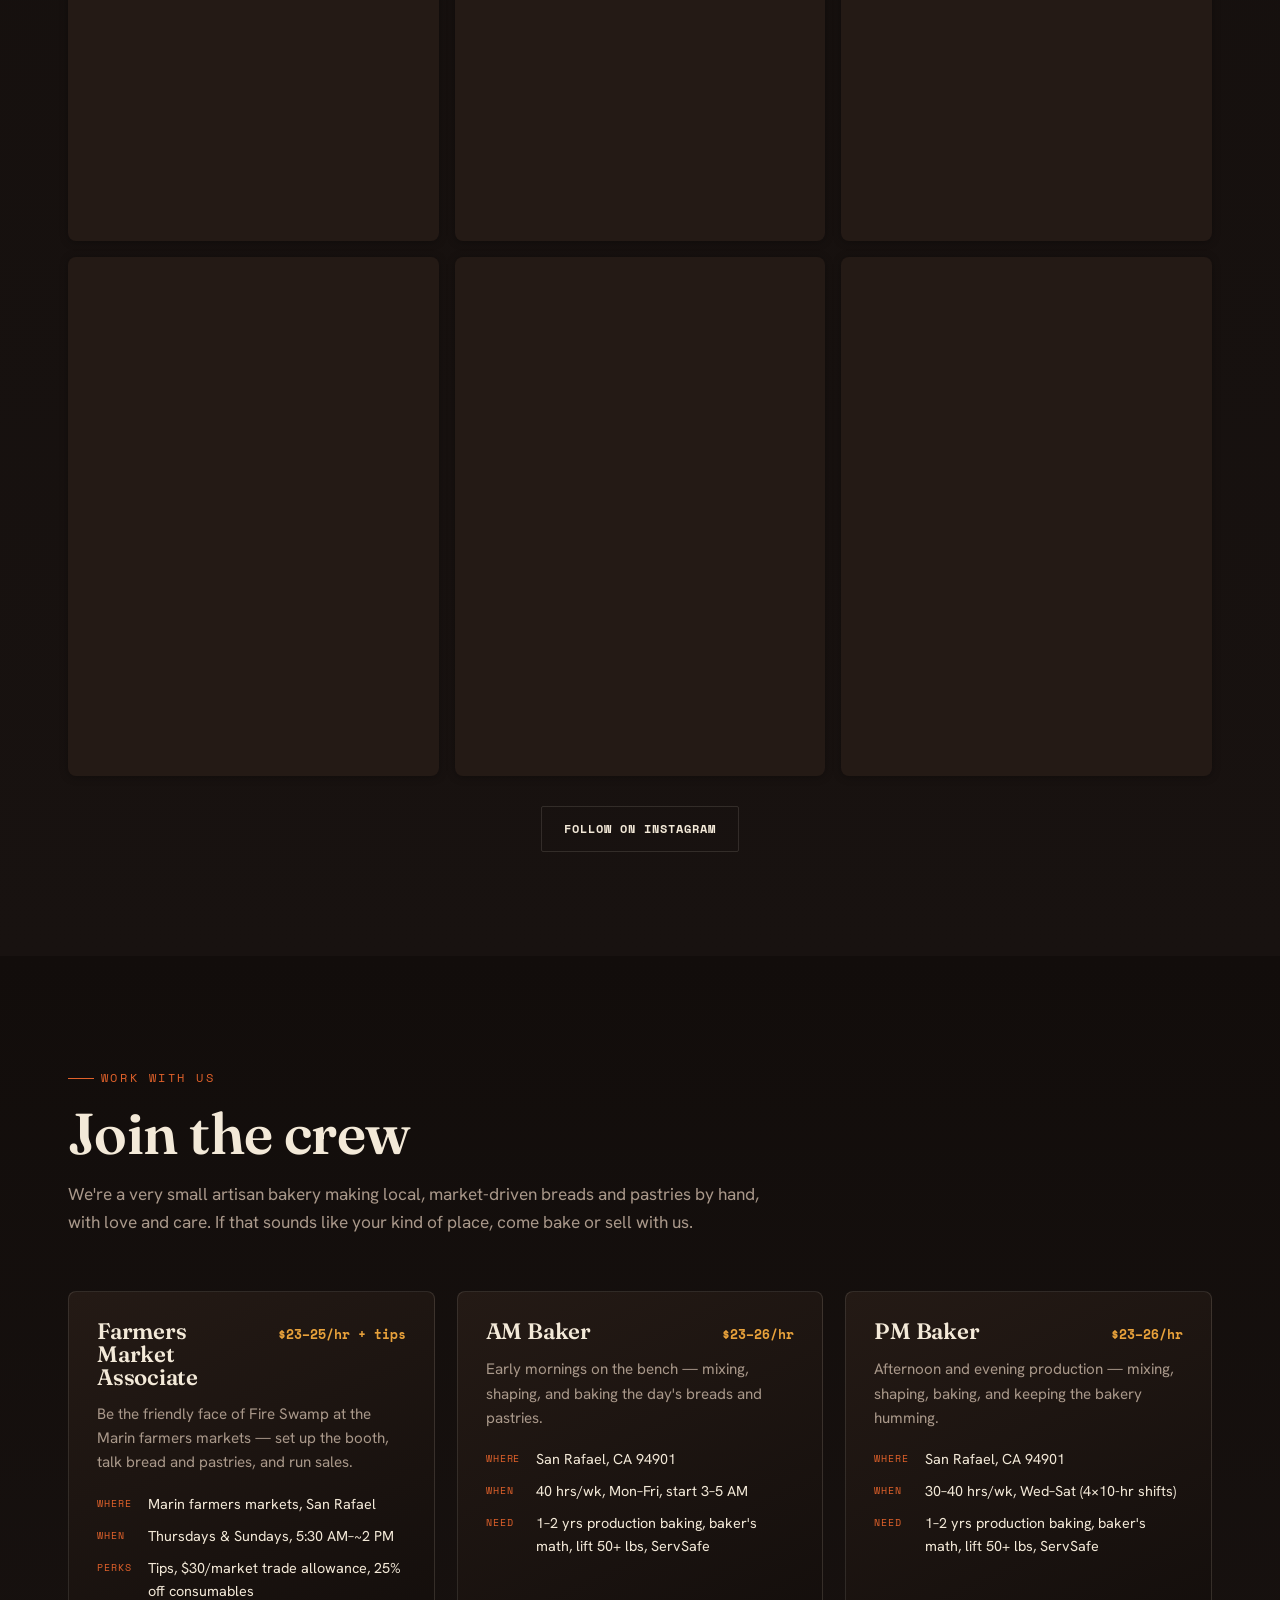
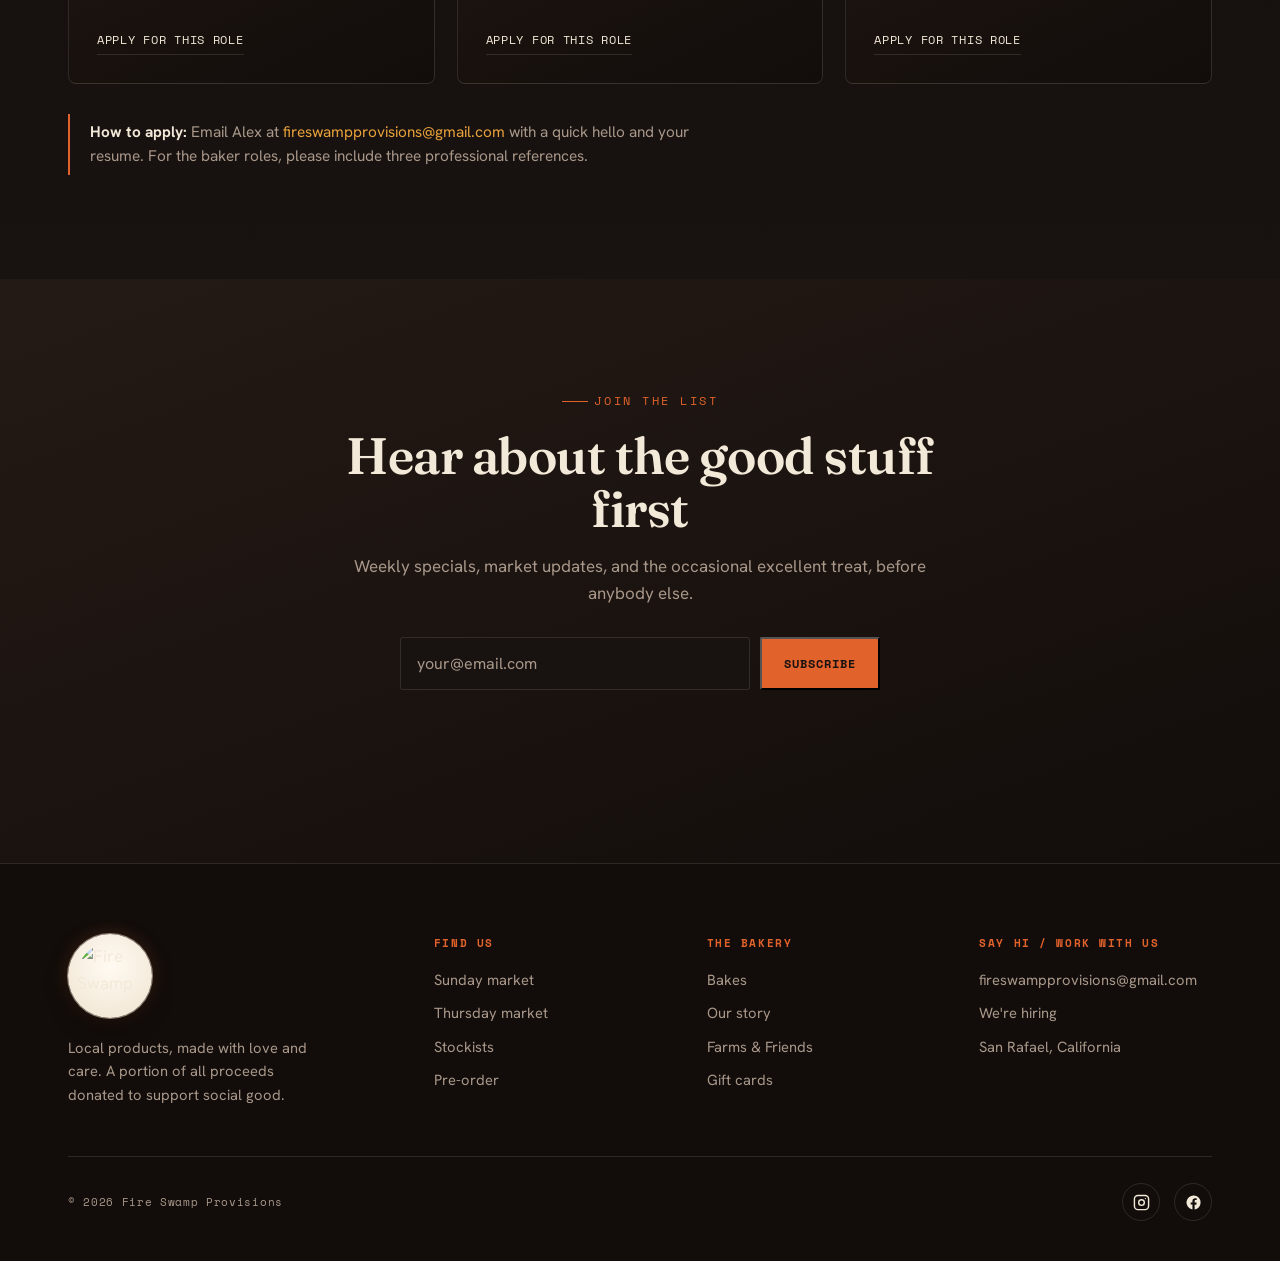
==== commit 6e35f604: "Add Jobs and Gift Cards sections; rework hero tagline - New #giftcards section (styled gift-card vis" ====
--- a/index.html
+++ b/index.html
@@ -3,7 +3,7 @@
 <head>
 <meta charset="UTF-8">
 <meta name="viewport" content="width=device-width, initial-scale=1">
-<title>Fire Swamp Provisions, Fresh Artisan Breads in San Rafael and Marin</title>
+<title>Fire Swamp Provisions, Fresh Breads &amp; Pastries in San Rafael and Marin</title>
 <meta name="description" content="Sourdough, bagels, and good things to eat. Handmade in Marin by a real person. Find us at the Sunday and Thursday San Rafael farmers markets.">
 <link rel="preconnect" href="https://fonts.googleapis.com">
 <link rel="preconnect" href="https://fonts.gstatic.com" crossorigin>
@@ -35,7 +35,7 @@
 header.nav.solid .brand img{width:50px;height:50px;padding:6px}
 .brand .bt{font-family:var(--mono);font-size:.82rem;letter-spacing:.17em;text-transform:uppercase;color:var(--crumb);line-height:1.45}
 .brand .bt b{font-weight:700;color:var(--gold)}
-nav.links{display:flex;align-items:center;gap:32px}
+nav.links{display:flex;align-items:center;gap:24px}
 nav.links a{font-size:.95rem;color:var(--crumb);opacity:.85;transition:opacity .2s;position:relative}
 nav.links a:hover{opacity:1}
 nav.links a:not(.btn)::after{content:"";position:absolute;left:0;bottom:-5px;height:1px;width:0;background:var(--ember);transition:width .25s}
@@ -189,6 +189,41 @@
 .socials a:hover{border-color:var(--ember);color:var(--gold);transform:translateY(-2px)}
 .socials svg{width:17px;height:17px}
 
+#giftcards{background:linear-gradient(var(--char),var(--char-2))}
+.gift-wrap{display:grid;grid-template-columns:1fr 1fr;gap:54px;align-items:center}
+.gift-copy h2{font-size:clamp(2.1rem,5vw,3.6rem);margin-top:16px}
+.gift-copy p{color:var(--ash);margin:18px 0 28px;font-size:1.08rem;max-width:48ch}
+.gift-cta{display:flex;align-items:center;gap:18px;flex-wrap:wrap}
+.gift-note{font-family:var(--mono);font-size:.72rem;letter-spacing:.06em;text-transform:uppercase;color:var(--ash)}
+.giftcard-inner{aspect-ratio:1.6/1;border-radius:16px;padding:26px;display:flex;flex-direction:column;justify-content:space-between;background:linear-gradient(150deg,var(--ember-deep),var(--char-2) 62%);border:1px solid rgba(243,233,216,.16);box-shadow:0 24px 60px rgba(0,0,0,.5),inset 0 1px 0 rgba(255,255,255,.06);position:relative;overflow:hidden}
+.giftcard-inner::before{content:"";position:absolute;top:-45%;right:-12%;width:280px;height:280px;border-radius:50%;background:radial-gradient(circle,rgba(233,162,59,.28),transparent 70%)}
+.gc-top{display:flex;align-items:center;gap:13px;position:relative}
+.gc-top img{width:52px;height:52px;border-radius:50%;background:radial-gradient(circle at 50% 38%,#fffaf2,var(--crumb) 74%);padding:6px;box-shadow:0 0 0 1px rgba(243,233,216,.5)}
+.gc-brand{font-family:var(--mono);font-size:.7rem;letter-spacing:.16em;text-transform:uppercase;color:var(--crumb);line-height:1.45}
+.gc-brand b{color:var(--gold);font-weight:700}
+.gc-mid{font-family:var(--display);font-size:2.1rem;font-weight:600;color:var(--crumb);position:relative}
+.gc-bot{display:flex;justify-content:space-between;align-items:flex-end;gap:10px;font-family:var(--mono);font-size:.68rem;letter-spacing:.08em;text-transform:uppercase;color:var(--crumb);position:relative}
+.gc-amt{color:var(--gold);font-weight:700}
+
+#jobs{background:linear-gradient(var(--char-2),var(--char))}
+.jobs-grid{display:grid;grid-template-columns:repeat(3,1fr);gap:22px}
+.job{border:1px solid var(--line);border-radius:8px;padding:28px;background:linear-gradient(155deg,var(--oven),var(--char-2));display:flex;flex-direction:column;transition:transform .3s,border-color .3s}
+.job:hover{transform:translateY(-4px);border-color:rgba(226,98,43,.4)}
+.job-top{display:flex;justify-content:space-between;align-items:baseline;gap:12px}
+.job h3{font-size:1.4rem}
+.job-pay{font-family:var(--mono);font-weight:700;font-size:.8rem;color:var(--gold);white-space:nowrap}
+.job-desc{color:var(--ash);font-size:.95rem;margin-top:12px}
+.job dl{margin-top:18px;display:grid;grid-template-columns:auto 1fr;gap:9px 16px;font-size:.9rem}
+.job dt{font-family:var(--mono);font-size:.6rem;letter-spacing:.1em;text-transform:uppercase;color:var(--ember);padding-top:3px}
+.job dd{color:var(--crumb)}
+.job-act{margin-top:auto;padding-top:22px}
+.job-act a{font-family:var(--mono);font-size:.74rem;letter-spacing:.06em;text-transform:uppercase;color:var(--crumb);display:inline-flex;align-items:center;gap:.5em;border-bottom:1px solid var(--line);padding-bottom:4px;transition:color .2s,border-color .2s}
+.job-act a:hover{color:var(--gold);border-color:var(--gold)}
+.jobs-note{margin-top:30px;font-size:.96rem;color:var(--ash);border-left:2px solid var(--ember);padding:6px 0 6px 20px;max-width:72ch}
+.jobs-note b{color:var(--crumb)}
+.jobs-note a{color:var(--gold)}
+.jobs-note a:hover{color:var(--ember)}
+
 .mobilebar{display:none}
 
 @media(max-width:980px){
@@ -197,11 +232,12 @@
   .story-grid{grid-template-columns:1fr;gap:40px}
   .foot-grid{grid-template-columns:1fr 1fr;gap:30px}
   .ig-embed{grid-template-columns:repeat(2,1fr)}
+  .gift-wrap{grid-template-columns:1fr;gap:36px}
+  .gift-copy{order:2}
+  .giftcard{order:1;max-width:460px}
+  .jobs-grid{grid-template-columns:1fr}
 }
-@media(max-width:760px){
-  body{font-size:16px;--barh:64px}
-  .brand img{width:50px;height:50px}
-  .brand .bt{font-size:.74rem;letter-spacing:.14em}
+@media(max-width:900px){
   nav.links{position:fixed;top:0;right:0;height:100vh;height:100dvh;width:min(82vw,340px);background:var(--char-2);flex-direction:column;align-items:flex-start;justify-content:center;gap:8px;padding:80px 36px 40px;transform:translateX(100%);transition:transform .35s;border-left:1px solid var(--line);box-shadow:-20px 0 60px rgba(0,0,0,.5);overflow-y:auto}
   nav.links.open{transform:none}
   nav.links a{font-size:1.25rem;padding:12px 0;width:100%;opacity:.95}
@@ -210,6 +246,12 @@
   .menu-toggle.open span:nth-child(1){transform:translateY(8px) rotate(45deg)}
   .menu-toggle.open span:nth-child(2){opacity:0}
   .menu-toggle.open span:nth-child(3){transform:translateY(-8px) rotate(-45deg)}
+}
+@media(max-width:760px){
+  body{font-size:16px;--barh:64px}
+  .brand img{width:50px;height:50px}
+  .brand .bt{font-size:.74rem;letter-spacing:.14em}
+  /* mobile nav drawer + hamburger handled in @media(max-width:900px) above */
   .hero{min-height:auto;padding:140px 0 70px}
   .hero-seal{width:134px;height:134px;margin:0 auto 22px}
   .hero h1{font-size:clamp(2.6rem,12vw,3.6rem)}
@@ -246,6 +288,8 @@
     <a href="#bakes">Bakes</a>
     <a href="#story">Story</a>
     <a href="#farms">Farms &amp; Friends</a>
+    <a href="#giftcards">Gift Cards</a>
+    <a href="#jobs">Jobs</a>
     <a href="mailto:fireswampprovisions@gmail.com?subject=Pre-order%20for%20market%20pickup" class="btn">Pre-order</a>
   </nav>
   <button class="menu-toggle" id="toggle" aria-label="Menu"><span></span><span></span><span></span></button>
@@ -263,8 +307,8 @@
     <div class="hero-status" id="heroStatus">
       <span class="dot" id="heroDot"></span><span id="heroStatusText">Checking the market schedule...</span>
     </div>
-    <h1>Fresh bread is a <span class="glow">here&#8209;and&#8209;now</span> thing.</h1>
-    <p class="lede">Sourdough, bagels, and other good things to eat. Made by hand in Marin <b>by a real person</b>, with really good ingredients from the people who grow them. Here is where to find ours this week.</p>
+    <h1>Sweet, savory, and <span class="glow">here&#8209;and&#8209;now</span>.</h1>
+    <p class="lede">Sourdough and bagels, sure &mdash; plus scones, laminated pastries, and a case of sweet and savory good things that changes with the season. Made by hand in Marin <b>by a real person</b>, with really good ingredients from the people who grow them. Here&rsquo;s where to find ours this week.</p>
     <div class="hero-cta">
       <a href="#find" class="btn">Where to find us</a>
       <a href="#bakes" class="btn ghost">See what we bake</a>
@@ -368,6 +412,32 @@
   </div>
 </section>
 
+<section id="giftcards">
+  <div class="wrap">
+    <div class="gift-wrap">
+      <div class="gift-copy reveal">
+        <span class="eyebrow">Give the good stuff</span>
+        <h2>Gift cards</h2>
+        <p>Know someone who'd be very happy with a bag of warm bagels and a laminated something? A Fire Swamp gift card is good for everything we make &mdash; bread, pastries, the lot &mdash; at the market or for pickup, in whatever amount feels right.</p>
+        <div class="gift-cta">
+          <a class="btn" href="https://www.fireswampprovisions.com/gift-card" target="_blank" rel="noopener">Buy a gift card</a>
+          <span class="gift-note">Redeemable at both San Rafael markets</span>
+        </div>
+      </div>
+      <div class="giftcard reveal" aria-hidden="true">
+        <div class="giftcard-inner">
+          <div class="gc-top">
+            <img src="https://static.wixstatic.com/media/01393c_5ddc8eef98e34e16b87d9b1e404d165f~mv2.png/v1/fit/w_220,h_220,q_90/file.png" alt="">
+            <span class="gc-brand">Fire&nbsp;Swamp<br><b>Provisions</b></span>
+          </div>
+          <div class="gc-mid">Gift Card</div>
+          <div class="gc-bot"><span>Bread &middot; Bagels &middot; Pastries</span><span class="gc-amt">Any amount</span></div>
+        </div>
+      </div>
+    </div>
+  </div>
+</section>
+
 <section id="story">
   <div class="wrap">
     <div class="sec-head reveal">
@@ -455,6 +525,49 @@
   </div>
 </section>
 
+<section id="jobs">
+  <div class="wrap">
+    <div class="sec-head reveal">
+      <span class="eyebrow">Work with us</span>
+      <h2>Join the crew</h2>
+      <p>We're a very small artisan bakery making local, market-driven breads and pastries by hand, with love and care. If that sounds like your kind of place, come bake or sell with us.</p>
+    </div>
+    <div class="jobs-grid">
+      <article class="job reveal">
+        <div class="job-top"><h3>Farmers Market Associate</h3><span class="job-pay">$23&ndash;25/hr + tips</span></div>
+        <p class="job-desc">Be the friendly face of Fire Swamp at the Marin farmers markets &mdash; set up the booth, talk bread and pastries, and run sales.</p>
+        <dl>
+          <dt>Where</dt><dd>Marin farmers markets, San Rafael</dd>
+          <dt>When</dt><dd>Thursdays &amp; Sundays, 5:30 AM&ndash;~2 PM</dd>
+          <dt>Perks</dt><dd>Tips, $30/market trade allowance, 25% off consumables</dd>
+        </dl>
+        <div class="job-act"><a href="mailto:fireswampprovisions@gmail.com?subject=Farmers%20Market%20Associate%20application">Apply for this role</a></div>
+      </article>
+      <article class="job reveal">
+        <div class="job-top"><h3>AM Baker</h3><span class="job-pay">$23&ndash;26/hr</span></div>
+        <p class="job-desc">Early mornings on the bench &mdash; mixing, shaping, and baking the day's breads and pastries.</p>
+        <dl>
+          <dt>Where</dt><dd>San Rafael, CA 94901</dd>
+          <dt>When</dt><dd>40 hrs/wk, Mon&ndash;Fri, start 3&ndash;5 AM</dd>
+          <dt>Need</dt><dd>1&ndash;2 yrs production baking, baker's math, lift 50+ lbs, ServSafe</dd>
+        </dl>
+        <div class="job-act"><a href="mailto:fireswampprovisions@gmail.com?subject=AM%20Baker%20application">Apply for this role</a></div>
+      </article>
+      <article class="job reveal">
+        <div class="job-top"><h3>PM Baker</h3><span class="job-pay">$23&ndash;26/hr</span></div>
+        <p class="job-desc">Afternoon and evening production &mdash; mixing, shaping, baking, and keeping the bakery humming.</p>
+        <dl>
+          <dt>Where</dt><dd>San Rafael, CA 94901</dd>
+          <dt>When</dt><dd>30&ndash;40 hrs/wk, Wed&ndash;Sat (4&times;10-hr shifts)</dd>
+          <dt>Need</dt><dd>1&ndash;2 yrs production baking, baker's math, lift 50+ lbs, ServSafe</dd>
+        </dl>
+        <div class="job-act"><a href="mailto:fireswampprovisions@gmail.com?subject=PM%20Baker%20application">Apply for this role</a></div>
+      </article>
+    </div>
+    <p class="jobs-note reveal"><b>How to apply:</b> Email Alex at <a href="mailto:fireswampprovisions@gmail.com">fireswampprovisions@gmail.com</a> with a quick hello and your resume. For the baker roles, please include three professional references.</p>
+  </div>
+</section>
+
 <section id="list">
   <div class="wrap">
     <div class="list-inner reveal">
@@ -489,12 +602,12 @@
         <a href="#bakes">Bakes</a>
         <a href="#story">Our story</a>
         <a href="#farms">Farms &amp; Friends</a>
-        <a href="https://www.fireswampprovisions.com/gift-card" target="_blank" rel="noopener">Gift cards</a>
+        <a href="#giftcards">Gift cards</a>
       </div>
       <div class="foot-col">
         <h4>Say Hi / Work With Us</h4>
         <a href="mailto:fireswampprovisions@gmail.com">fireswampprovisions@gmail.com</a>
-        <a href="https://www.fireswampprovisions.com/jobs" target="_blank" rel="noopener">We're hiring</a>
+        <a href="#jobs">We're hiring</a>
         <p>San Rafael, California</p>
       </div>
     </div>
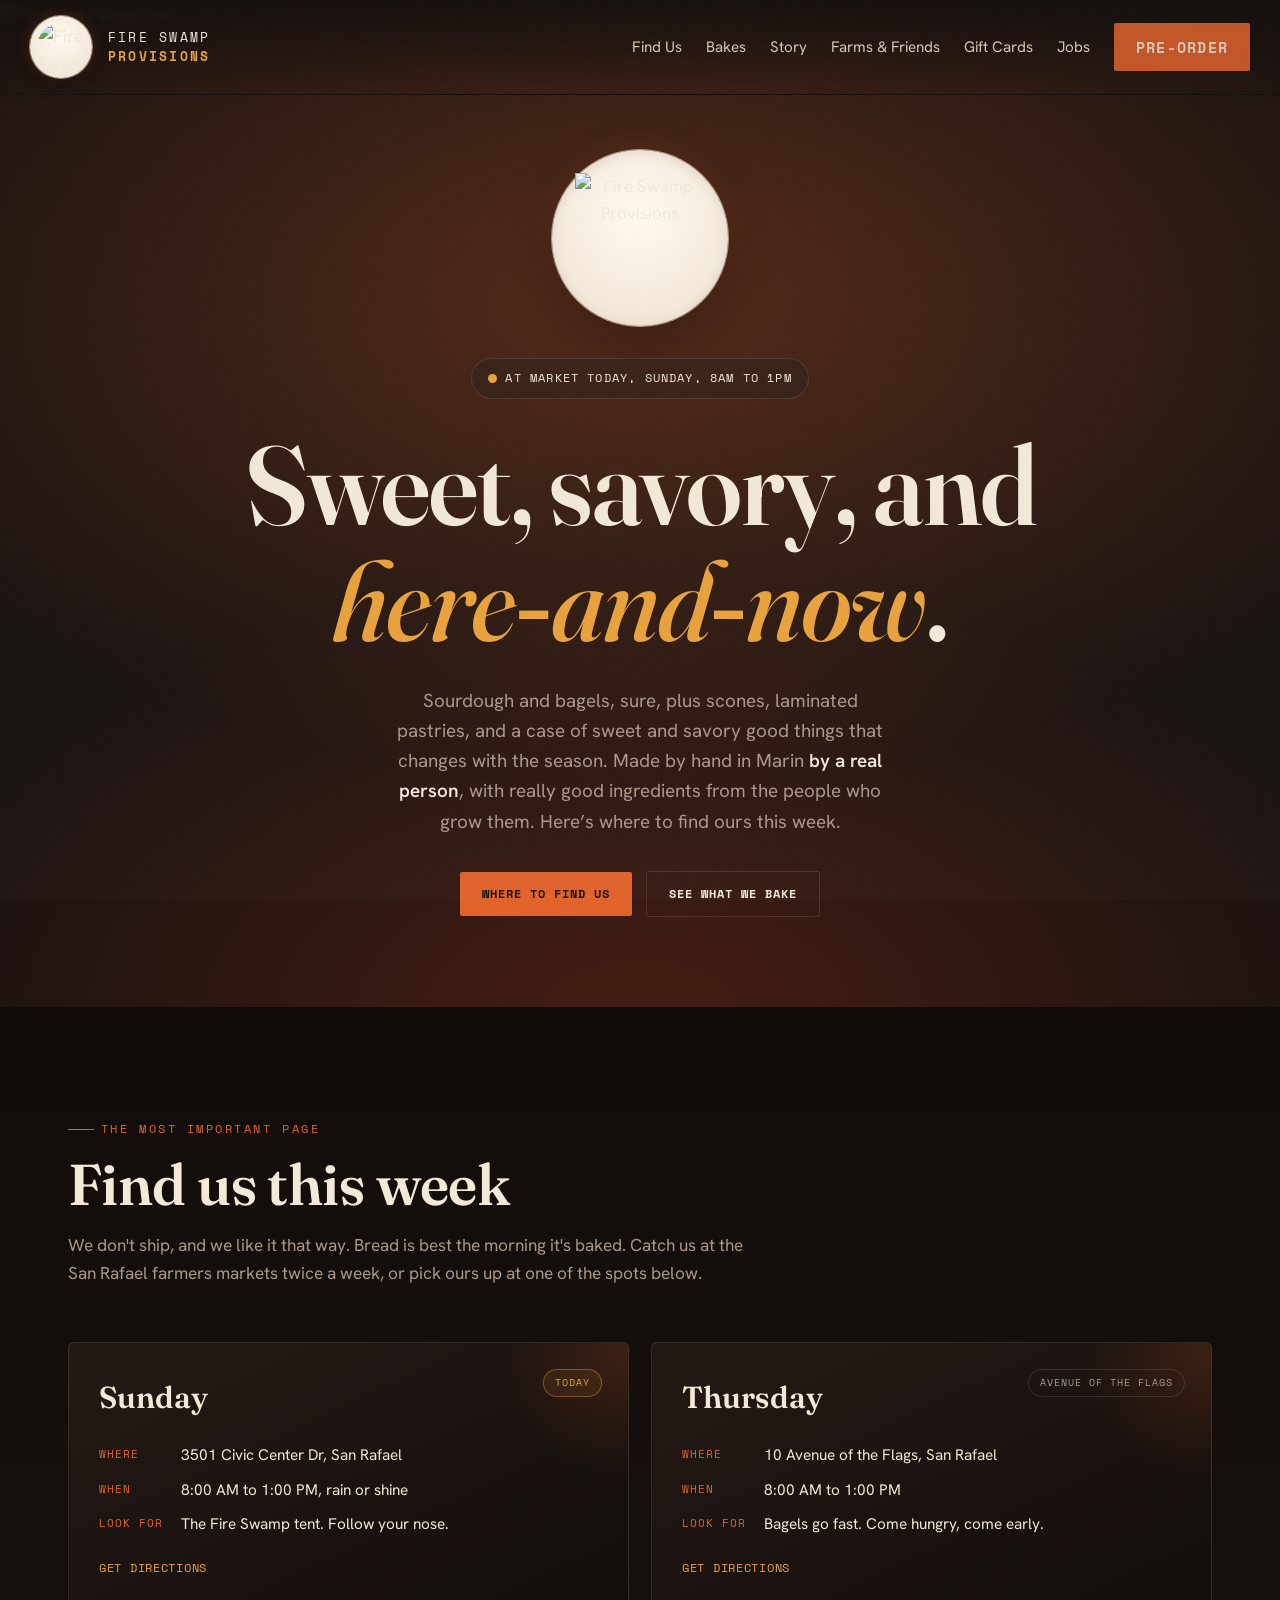
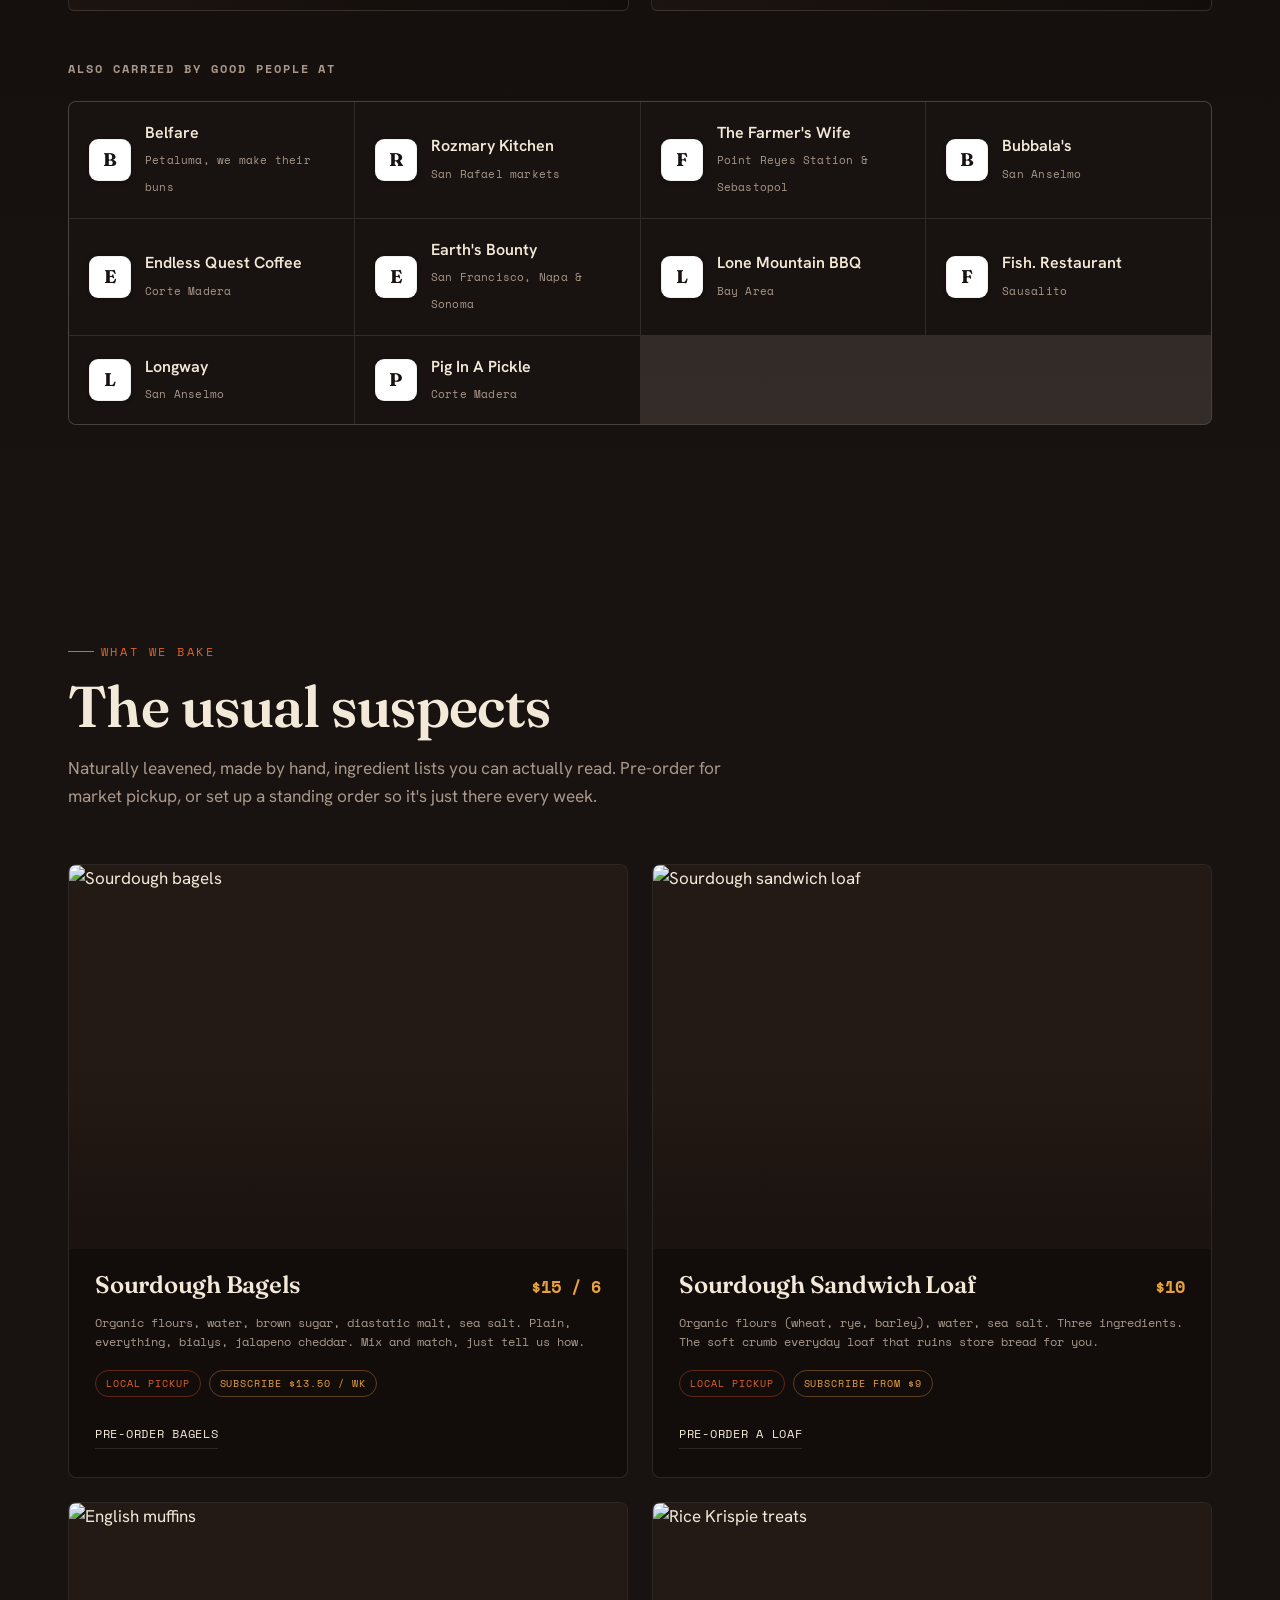
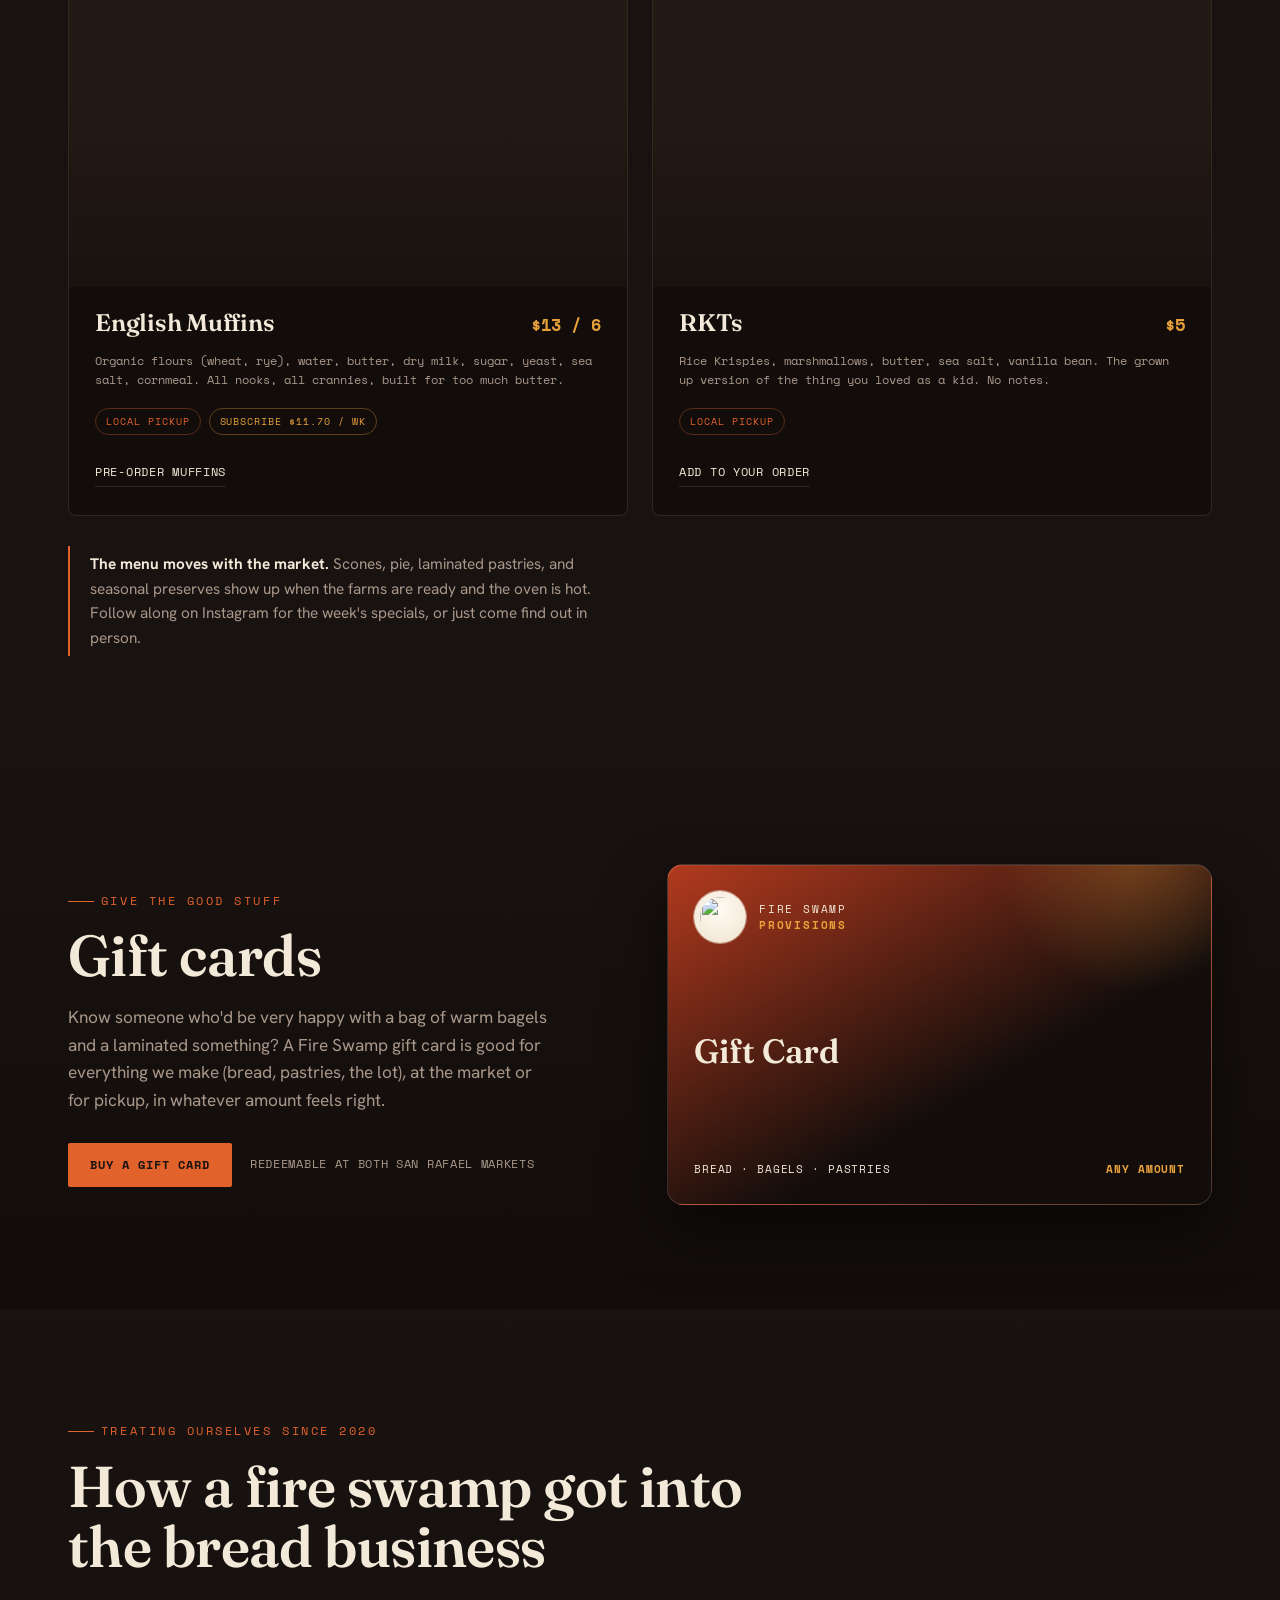
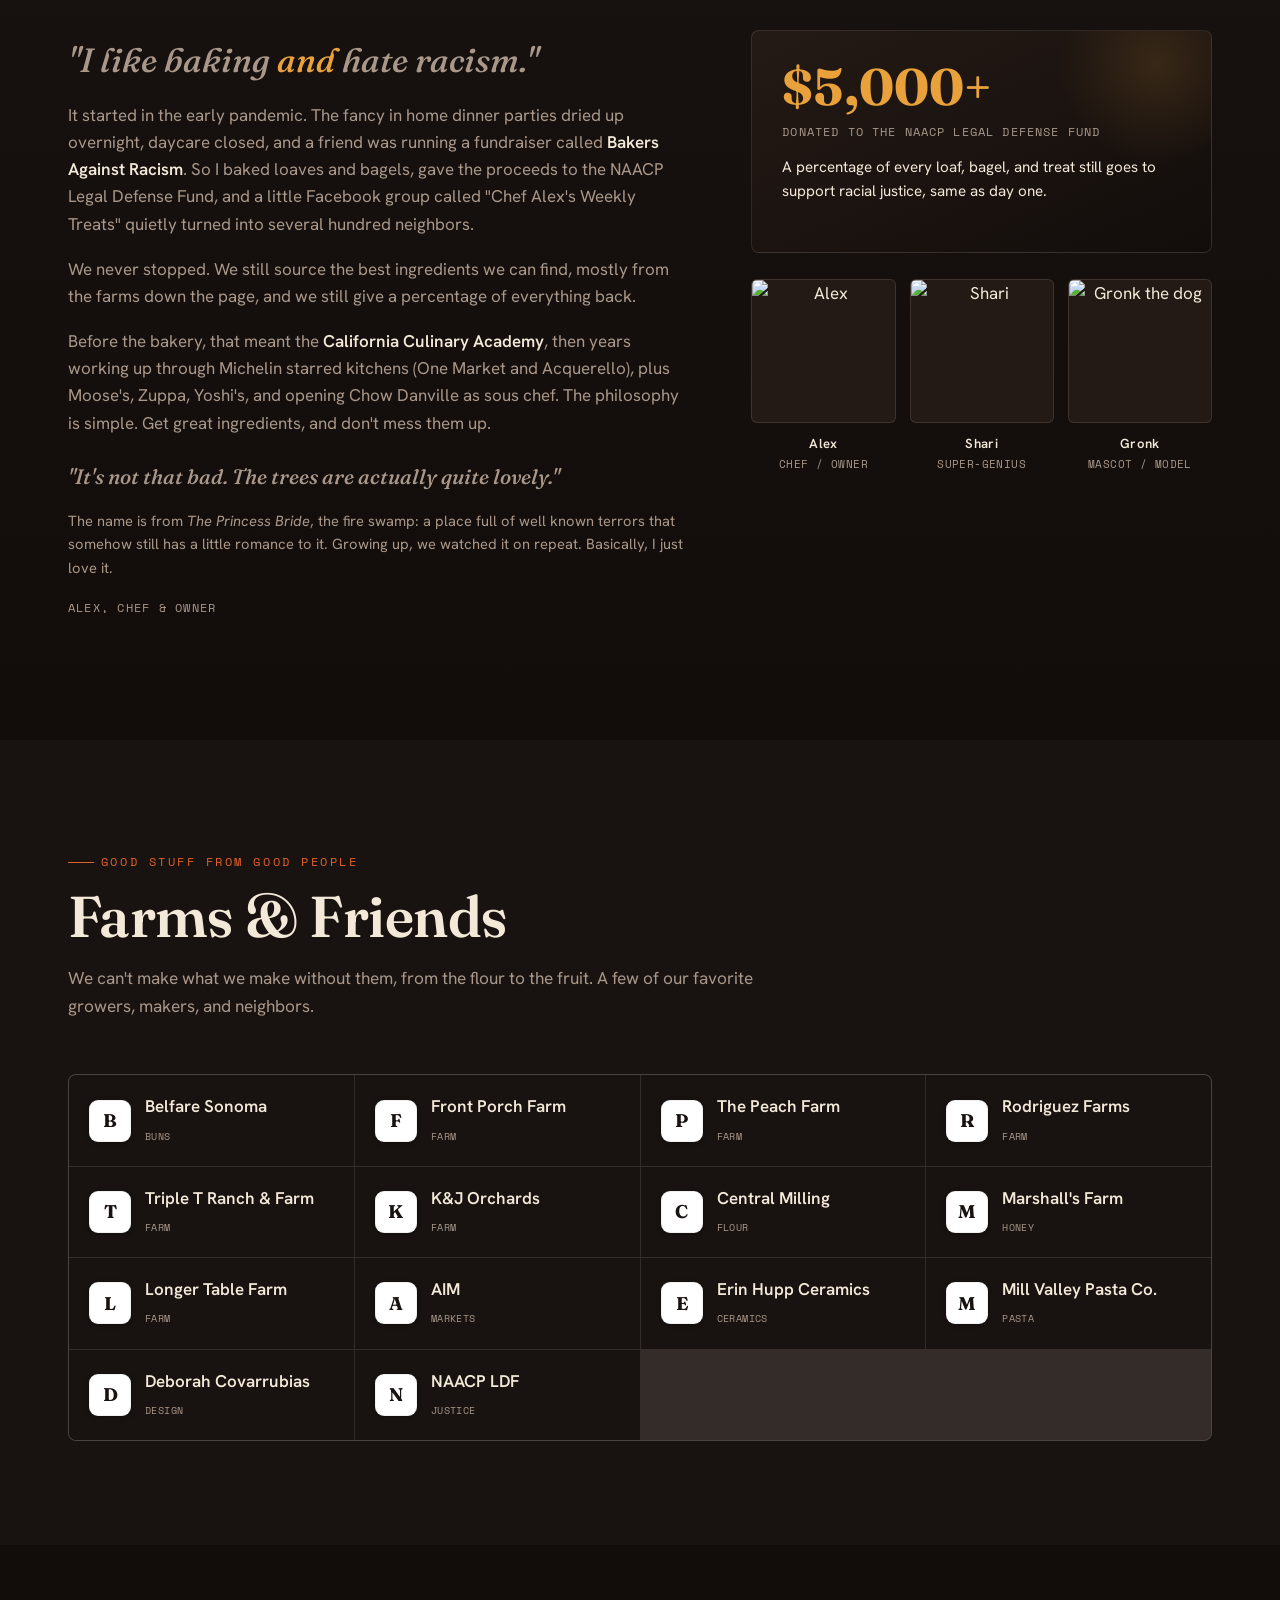
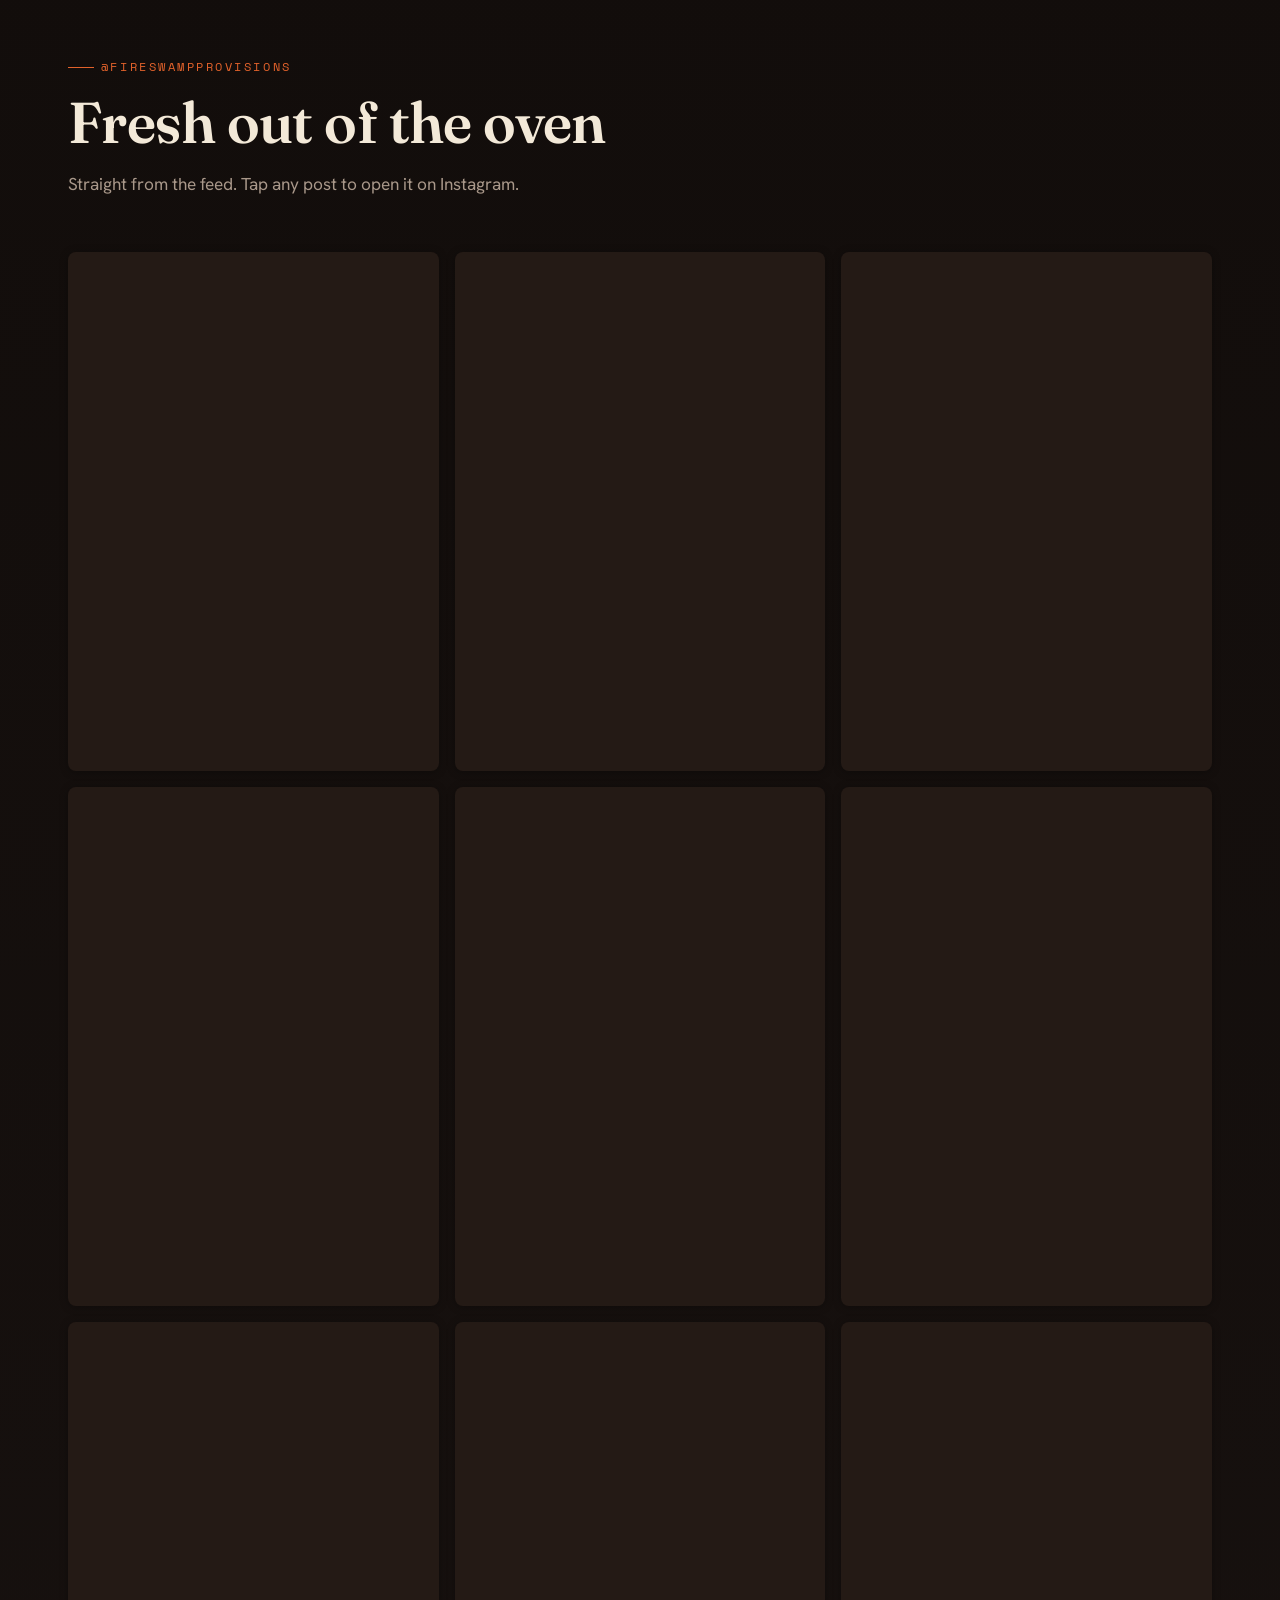
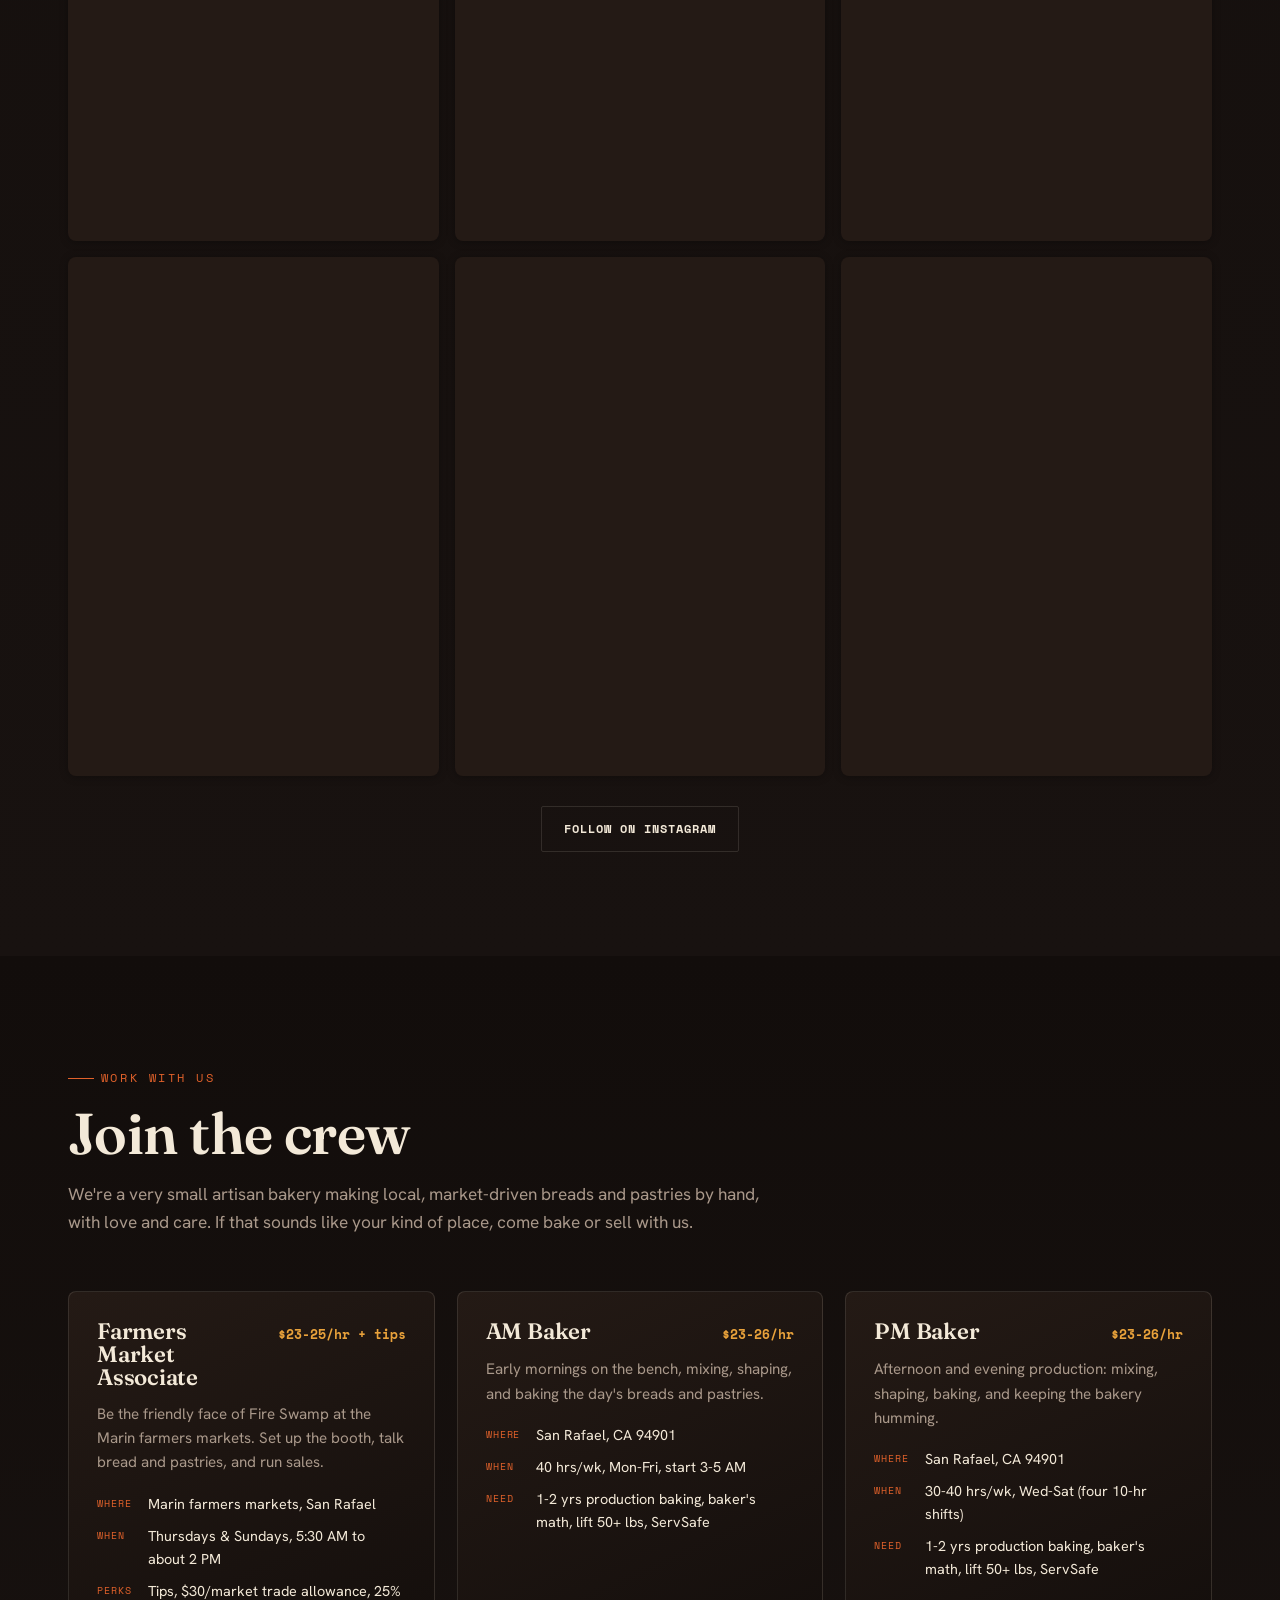
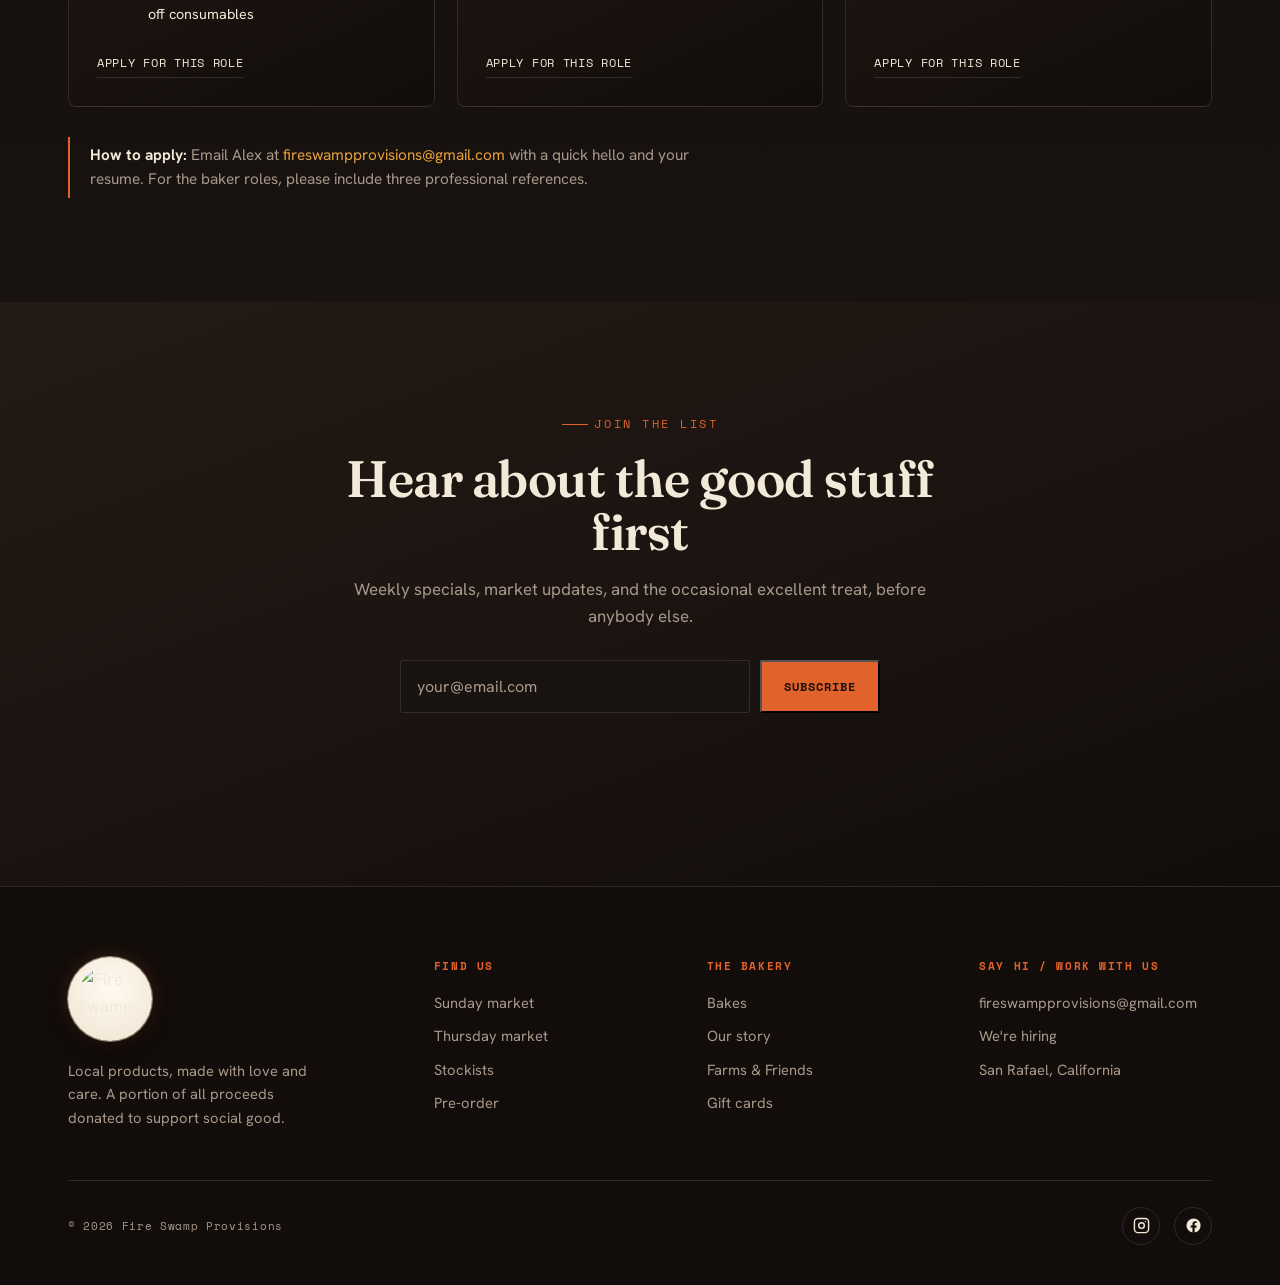
==== commit 4ca32171: "Remove em and en dashes from copy Rephrase the hero lede, gift card copy, and job descriptions to us" ====
--- a/index.html
+++ b/index.html
@@ -308,7 +308,7 @@
       <span class="dot" id="heroDot"></span><span id="heroStatusText">Checking the market schedule...</span>
     </div>
     <h1>Sweet, savory, and <span class="glow">here&#8209;and&#8209;now</span>.</h1>
-    <p class="lede">Sourdough and bagels, sure &mdash; plus scones, laminated pastries, and a case of sweet and savory good things that changes with the season. Made by hand in Marin <b>by a real person</b>, with really good ingredients from the people who grow them. Here&rsquo;s where to find ours this week.</p>
+    <p class="lede">Sourdough and bagels, sure, plus scones, laminated pastries, and a case of sweet and savory good things that changes with the season. Made by hand in Marin <b>by a real person</b>, with really good ingredients from the people who grow them. Here&rsquo;s where to find ours this week.</p>
     <div class="hero-cta">
       <a href="#find" class="btn">Where to find us</a>
       <a href="#bakes" class="btn ghost">See what we bake</a>
@@ -418,7 +418,7 @@
       <div class="gift-copy reveal">
         <span class="eyebrow">Give the good stuff</span>
         <h2>Gift cards</h2>
-        <p>Know someone who'd be very happy with a bag of warm bagels and a laminated something? A Fire Swamp gift card is good for everything we make &mdash; bread, pastries, the lot &mdash; at the market or for pickup, in whatever amount feels right.</p>
+        <p>Know someone who'd be very happy with a bag of warm bagels and a laminated something? A Fire Swamp gift card is good for everything we make (bread, pastries, the lot), at the market or for pickup, in whatever amount feels right.</p>
         <div class="gift-cta">
           <a class="btn" href="https://www.fireswampprovisions.com/gift-card" target="_blank" rel="noopener">Buy a gift card</a>
           <span class="gift-note">Redeemable at both San Rafael markets</span>
@@ -534,32 +534,32 @@
     </div>
     <div class="jobs-grid">
       <article class="job reveal">
-        <div class="job-top"><h3>Farmers Market Associate</h3><span class="job-pay">$23&ndash;25/hr + tips</span></div>
-        <p class="job-desc">Be the friendly face of Fire Swamp at the Marin farmers markets &mdash; set up the booth, talk bread and pastries, and run sales.</p>
+        <div class="job-top"><h3>Farmers Market Associate</h3><span class="job-pay">$23-25/hr + tips</span></div>
+        <p class="job-desc">Be the friendly face of Fire Swamp at the Marin farmers markets. Set up the booth, talk bread and pastries, and run sales.</p>
         <dl>
           <dt>Where</dt><dd>Marin farmers markets, San Rafael</dd>
-          <dt>When</dt><dd>Thursdays &amp; Sundays, 5:30 AM&ndash;~2 PM</dd>
+          <dt>When</dt><dd>Thursdays &amp; Sundays, 5:30 AM to about 2 PM</dd>
           <dt>Perks</dt><dd>Tips, $30/market trade allowance, 25% off consumables</dd>
         </dl>
         <div class="job-act"><a href="mailto:fireswampprovisions@gmail.com?subject=Farmers%20Market%20Associate%20application">Apply for this role</a></div>
       </article>
       <article class="job reveal">
-        <div class="job-top"><h3>AM Baker</h3><span class="job-pay">$23&ndash;26/hr</span></div>
-        <p class="job-desc">Early mornings on the bench &mdash; mixing, shaping, and baking the day's breads and pastries.</p>
+        <div class="job-top"><h3>AM Baker</h3><span class="job-pay">$23-26/hr</span></div>
+        <p class="job-desc">Early mornings on the bench, mixing, shaping, and baking the day's breads and pastries.</p>
         <dl>
           <dt>Where</dt><dd>San Rafael, CA 94901</dd>
-          <dt>When</dt><dd>40 hrs/wk, Mon&ndash;Fri, start 3&ndash;5 AM</dd>
-          <dt>Need</dt><dd>1&ndash;2 yrs production baking, baker's math, lift 50+ lbs, ServSafe</dd>
+          <dt>When</dt><dd>40 hrs/wk, Mon-Fri, start 3-5 AM</dd>
+          <dt>Need</dt><dd>1-2 yrs production baking, baker's math, lift 50+ lbs, ServSafe</dd>
         </dl>
         <div class="job-act"><a href="mailto:fireswampprovisions@gmail.com?subject=AM%20Baker%20application">Apply for this role</a></div>
       </article>
       <article class="job reveal">
-        <div class="job-top"><h3>PM Baker</h3><span class="job-pay">$23&ndash;26/hr</span></div>
-        <p class="job-desc">Afternoon and evening production &mdash; mixing, shaping, baking, and keeping the bakery humming.</p>
+        <div class="job-top"><h3>PM Baker</h3><span class="job-pay">$23-26/hr</span></div>
+        <p class="job-desc">Afternoon and evening production: mixing, shaping, baking, and keeping the bakery humming.</p>
         <dl>
           <dt>Where</dt><dd>San Rafael, CA 94901</dd>
-          <dt>When</dt><dd>30&ndash;40 hrs/wk, Wed&ndash;Sat (4&times;10-hr shifts)</dd>
-          <dt>Need</dt><dd>1&ndash;2 yrs production baking, baker's math, lift 50+ lbs, ServSafe</dd>
+          <dt>When</dt><dd>30-40 hrs/wk, Wed-Sat (four 10-hr shifts)</dd>
+          <dt>Need</dt><dd>1-2 yrs production baking, baker's math, lift 50+ lbs, ServSafe</dd>
         </dl>
         <div class="job-act"><a href="mailto:fireswampprovisions@gmail.com?subject=PM%20Baker%20application">Apply for this role</a></div>
       </article>
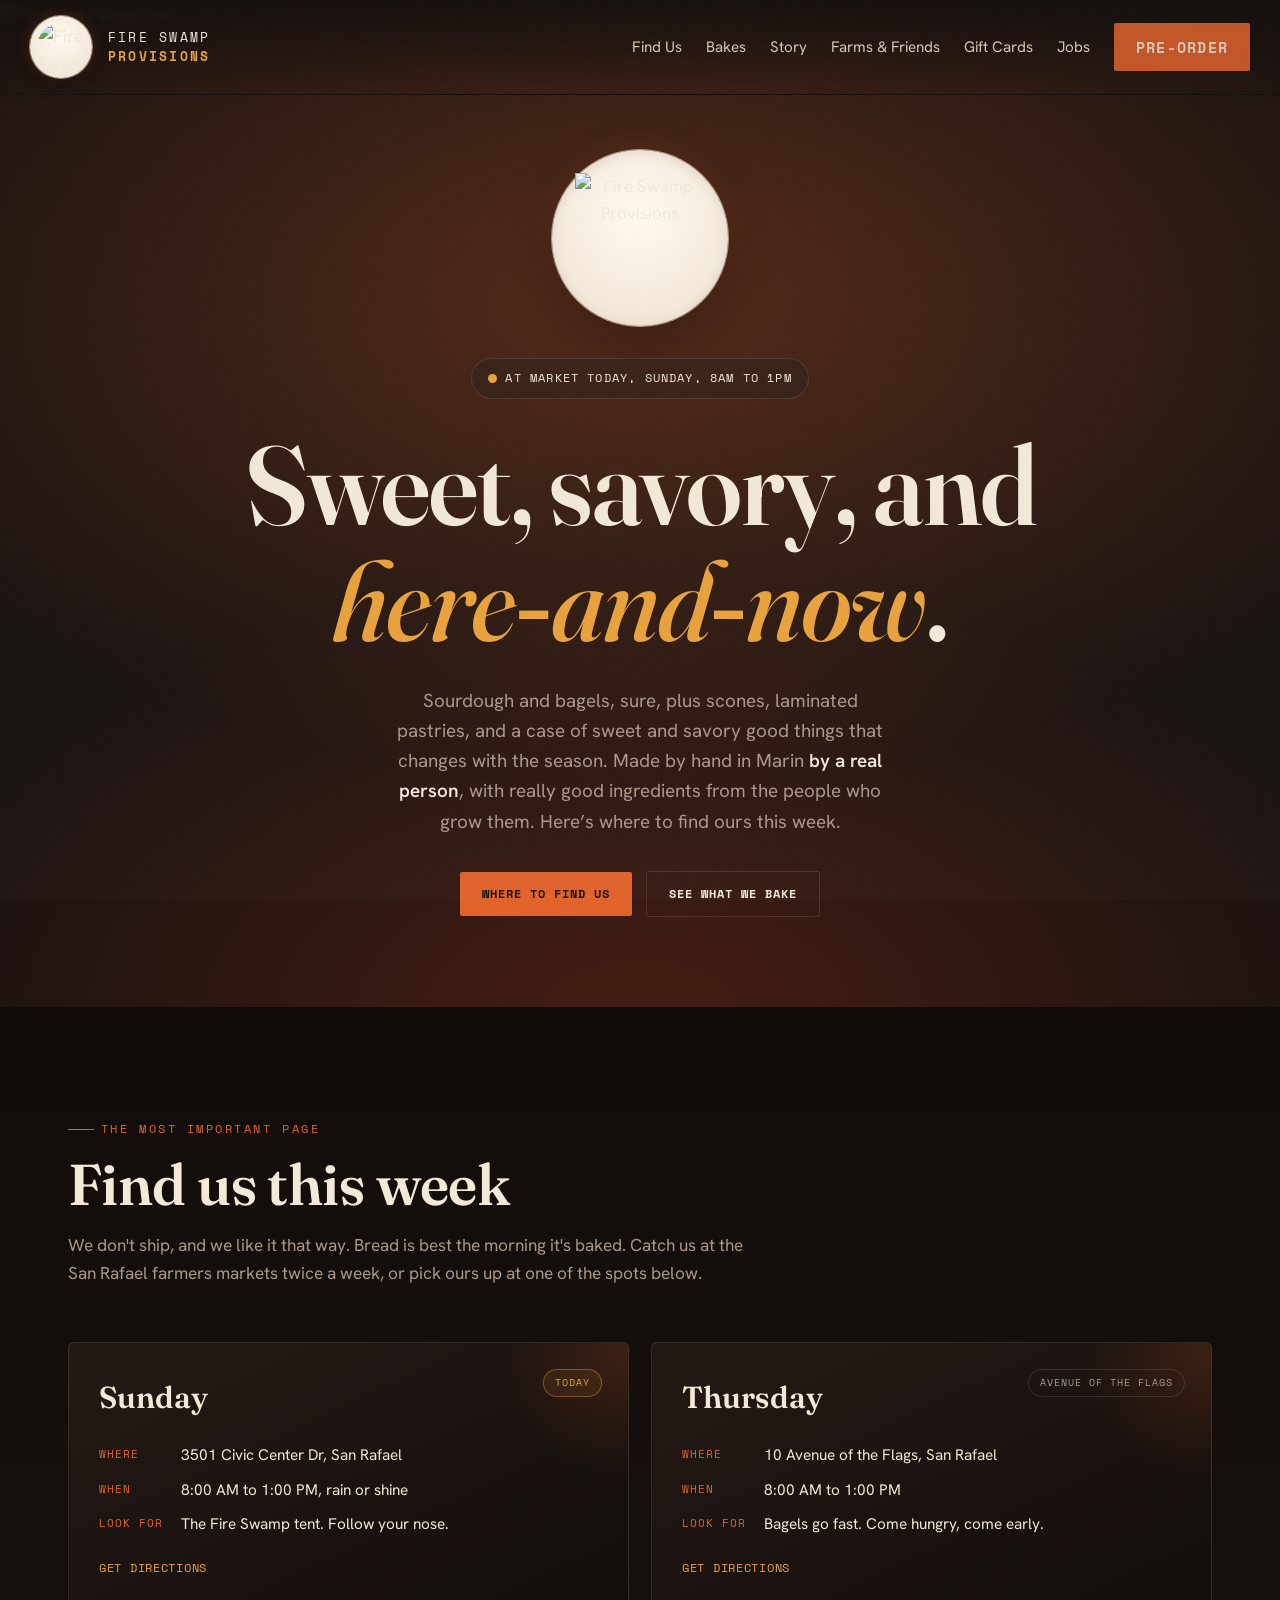
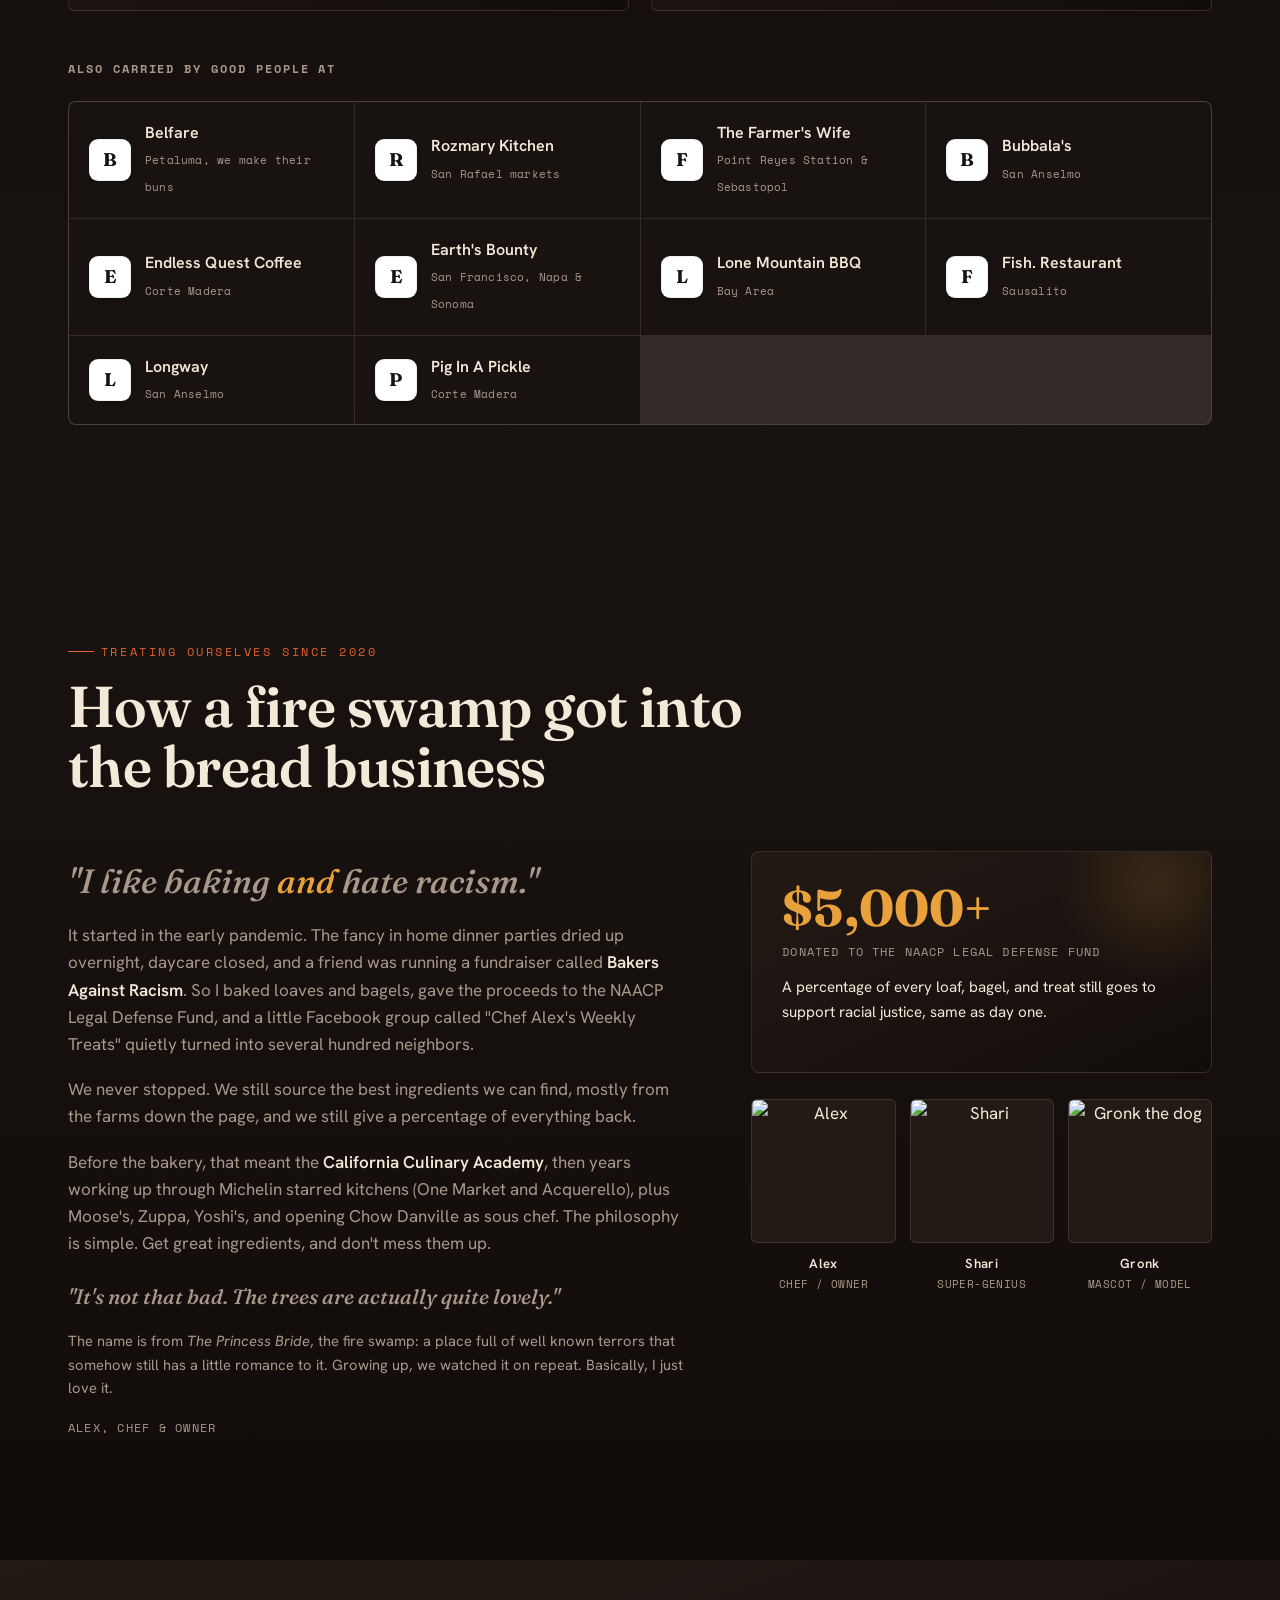
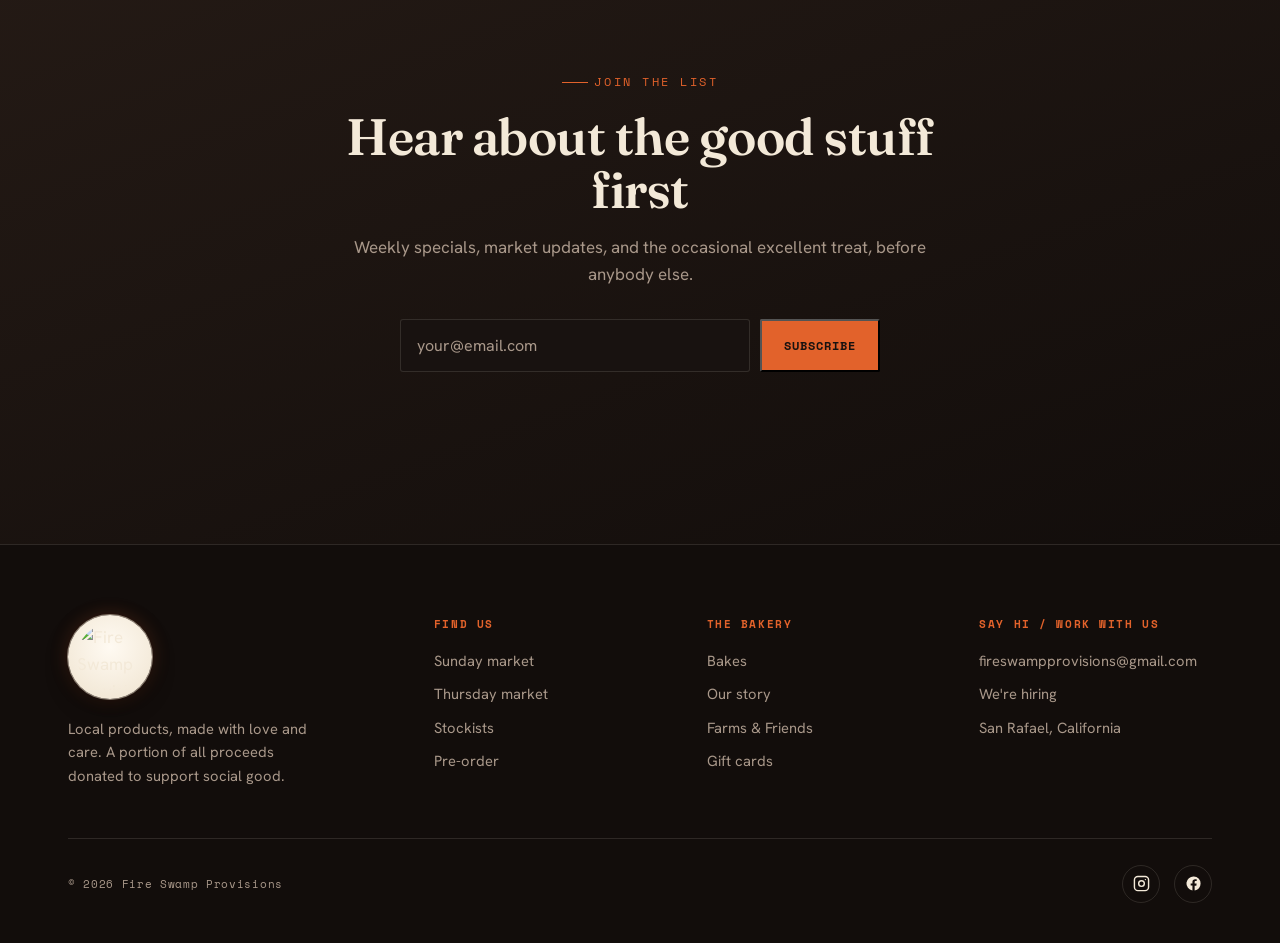
==== commit 25fa1ccd: "Split into a multi-page site Break the single long scroll into separate pages with a shared header, " ====
--- a/index.html
+++ b/index.html
@@ -4,298 +4,31 @@
 <meta charset="UTF-8">
 <meta name="viewport" content="width=device-width, initial-scale=1">
 <title>Fire Swamp Provisions, Fresh Breads &amp; Pastries in San Rafael and Marin</title>
-<meta name="description" content="Sourdough, bagels, and good things to eat. Handmade in Marin by a real person. Find us at the Sunday and Thursday San Rafael farmers markets.">
+<meta name="description" content="Sourdough, bagels, and a case of sweet and savory pastries. Handmade in Marin by a real person. Find us at the Sunday and Thursday San Rafael farmers markets.">
 <link rel="preconnect" href="https://fonts.googleapis.com">
 <link rel="preconnect" href="https://fonts.gstatic.com" crossorigin>
 <link href="https://fonts.googleapis.com/css2?family=Fraunces:ital,opsz,wght@0,9..144,400;0,9..144,500;0,9..144,600;0,9..144,700;0,9..144,900;1,9..144,400;1,9..144,500;1,9..144,600&family=Hanken+Grotesk:wght@400;500;600;700&family=Space+Mono:ital,wght@0,400;0,700;1,400&display=swap" rel="stylesheet">
-<style>
-:root{
-  --char:#181210;--char-2:#120d0b;--oven:#241a15;--oven-2:#2e211a;
-  --ember:#E2622B;--ember-deep:#B23A1E;--gold:#E9A23B;--crumb:#F3E9D8;--ash:#A9988A;
-  --line:rgba(243,233,216,.12);
-  --display:"Fraunces",Georgia,serif;--body:"Hanken Grotesk",system-ui,sans-serif;--mono:"Space Mono",ui-monospace,monospace;
-  --maxw:1200px;--barh:0px;
-}
-*{box-sizing:border-box;margin:0;padding:0}
-html{scroll-behavior:smooth}
-body{background:var(--char);color:var(--crumb);font-family:var(--body);font-size:17px;line-height:1.6;-webkit-font-smoothing:antialiased;overflow-x:hidden}
-body::after{content:"";position:fixed;inset:0;pointer-events:none;z-index:9999;opacity:.05;background-image:url("data:image/svg+xml,%3Csvg xmlns='http://www.w3.org/2000/svg' width='200' height='200'%3E%3Cfilter id='n'%3E%3CfeTurbulence type='fractalNoise' baseFrequency='0.8' numOctaves='3'/%3E%3C/filter%3E%3Crect width='100%25' height='100%25' filter='url(%23n)'/%3E%3C/svg%3E")}
-img{display:block;max-width:100%}
-a{color:inherit;text-decoration:none}
-::selection{background:var(--ember);color:var(--char)}
-.wrap{max-width:var(--maxw);margin:0 auto;padding:0 28px}
-.eyebrow{font-family:var(--mono);font-size:.72rem;letter-spacing:.22em;text-transform:uppercase;color:var(--ember);display:inline-flex;align-items:center;gap:.6em}
-.eyebrow::before{content:"";width:26px;height:1px;background:var(--ember);display:inline-block}
-h1,h2,h3{font-family:var(--display);font-weight:600;line-height:1.04;letter-spacing:-.01em}
-
-header.nav{position:fixed;top:0;left:0;right:0;z-index:100;display:flex;align-items:center;justify-content:space-between;padding:16px 30px;background:linear-gradient(to bottom,rgba(18,13,11,.94),rgba(18,13,11,0));backdrop-filter:blur(2px);transition:background .3s,padding .3s,border-color .3s;border-bottom:1px solid transparent}
-header.nav.solid{background:rgba(18,13,11,.97);backdrop-filter:blur(12px);border-bottom:1px solid var(--line);padding:10px 30px}
-.brand{display:flex;align-items:center;gap:16px}
-.brand img{width:62px;height:62px;object-fit:contain;border-radius:50%;background:radial-gradient(circle at 50% 38%,#fffaf2,var(--crumb) 74%);padding:7px;box-shadow:0 0 0 1px rgba(243,233,216,.55),0 6px 18px rgba(0,0,0,.45),0 0 16px rgba(226,98,43,.28);transition:width .3s,height .3s,padding .3s}
-header.nav.solid .brand img{width:50px;height:50px;padding:6px}
-.brand .bt{font-family:var(--mono);font-size:.82rem;letter-spacing:.17em;text-transform:uppercase;color:var(--crumb);line-height:1.45}
-.brand .bt b{font-weight:700;color:var(--gold)}
-nav.links{display:flex;align-items:center;gap:24px}
-nav.links a{font-size:.95rem;color:var(--crumb);opacity:.85;transition:opacity .2s;position:relative}
-nav.links a:hover{opacity:1}
-nav.links a:not(.btn)::after{content:"";position:absolute;left:0;bottom:-5px;height:1px;width:0;background:var(--ember);transition:width .25s}
-nav.links a:not(.btn):hover::after{width:100%}
-.btn{font-family:var(--mono);font-size:.78rem;letter-spacing:.08em;text-transform:uppercase;background:var(--ember);color:var(--char);padding:12px 22px;border-radius:2px;font-weight:700;transition:transform .15s,box-shadow .2s,background .2s;display:inline-flex;align-items:center;gap:.5em}
-.btn:hover{background:var(--gold);transform:translateY(-1px);box-shadow:0 8px 24px rgba(226,98,43,.3)}
-.btn.ghost{background:transparent;color:var(--crumb);border:1px solid var(--line)}
-.btn.ghost:hover{border-color:var(--ember);color:var(--gold);box-shadow:none}
-.menu-toggle{display:none;background:none;border:0;color:var(--crumb);cursor:pointer;flex-direction:column;gap:6px;padding:8px}
-.menu-toggle span{width:26px;height:2px;background:var(--crumb);transition:.3s}
-
-.hero{position:relative;min-height:100vh;display:flex;align-items:center;overflow:hidden;padding:150px 0 90px}
-.hero-bg{position:absolute;inset:0;z-index:0}
-.hero-bg img{width:100%;height:100%;object-fit:cover;opacity:.42}
-.hero-bg::after{content:"";position:absolute;inset:0;background:radial-gradient(110% 80% at 50% 30%,rgba(226,98,43,.30),transparent 60%),radial-gradient(90% 70% at 50% 102%,rgba(178,58,30,.30),transparent 65%),linear-gradient(to bottom,rgba(18,13,11,.58),rgba(18,13,11,.34) 42%,var(--char) 93%)}
-.hero .wrap{position:relative;z-index:2;width:100%;text-align:center;display:flex;flex-direction:column;align-items:center}
-.hero-seal{width:176px;height:176px;margin:0 auto 32px;position:relative;display:flex;align-items:center;justify-content:center;border-radius:50%;background:radial-gradient(circle at 50% 38%,#fffaf2,var(--crumb) 74%);box-shadow:0 0 0 1px rgba(243,233,216,.6),inset 0 2px 12px rgba(120,60,20,.12),0 16px 44px rgba(0,0,0,.45)}
-.hero-seal::before{content:"";position:absolute;inset:-22px;border-radius:50%;background:radial-gradient(circle,rgba(226,98,43,.52),transparent 70%);animation:flicker 4s ease-in-out infinite;z-index:-1}
-.hero-seal img{width:74%;height:74%;object-fit:contain;position:relative}
-@keyframes flicker{0%,100%{opacity:.85;transform:scale(1)}50%{opacity:1;transform:scale(1.06)}}
-.hero-status{display:inline-flex;align-items:center;gap:.7em;font-family:var(--mono);font-size:.74rem;letter-spacing:.1em;text-transform:uppercase;color:var(--crumb);border:1px solid var(--line);background:rgba(46,33,26,.55);backdrop-filter:blur(6px);padding:10px 16px;border-radius:40px;margin-bottom:28px}
-.dot{width:9px;height:9px;border-radius:50%;background:var(--gold);animation:pulse 2.4s infinite}
-.dot.live{background:#7bd66a}
-@keyframes pulse{0%{box-shadow:0 0 0 0 rgba(233,162,59,.55)}70%{box-shadow:0 0 0 9px rgba(233,162,59,0)}100%{box-shadow:0 0 0 0 rgba(233,162,59,0)}}
-.hero h1{font-size:clamp(3rem,9vw,7rem);font-weight:600;max-width:15ch;margin:0 auto}
-.hero h1 .glow{color:var(--gold);font-style:italic;font-weight:500}
-.hero p.lede{font-size:1.18rem;max-width:46ch;margin:26px auto 34px;color:var(--ash)}
-.hero p.lede b{color:var(--crumb);font-weight:600}
-.hero-cta{display:flex;gap:14px;flex-wrap:wrap;align-items:center;justify-content:center}
-
-section{position:relative;padding:104px 0}
-.sec-head{margin-bottom:54px;max-width:700px}
-.sec-head h2{font-size:clamp(2.1rem,5vw,3.6rem);margin-top:16px}
-.sec-head p{color:var(--ash);margin-top:18px;font-size:1.08rem}
-.reveal{opacity:0;transform:translateY(26px);transition:opacity .7s ease,transform .7s ease}
-.reveal.in{opacity:1;transform:none}
-
-#find{background:linear-gradient(var(--char-2),var(--char))}
-.markets{display:grid;grid-template-columns:1fr 1fr;gap:22px;margin-bottom:48px}
-.market{border:1px solid var(--line);border-radius:6px;padding:30px;background:linear-gradient(155deg,var(--oven),var(--char-2));position:relative;overflow:hidden;transition:transform .3s,border-color .3s}
-.market:hover{transform:translateY(-4px);border-color:rgba(226,98,43,.4)}
-.market::before{content:"";position:absolute;top:-40%;right:-20%;width:240px;height:240px;border-radius:50%;background:radial-gradient(circle,rgba(226,98,43,.16),transparent 70%)}
-.market .day{font-family:var(--display);font-size:1.9rem;font-weight:600;position:relative}
-.market .tag{position:absolute;top:26px;right:26px;font-family:var(--mono);font-size:.62rem;letter-spacing:.1em;text-transform:uppercase;padding:5px 11px;border-radius:40px;border:1px solid var(--line);color:var(--ash)}
-.market .tag.now{color:#7bd66a;border-color:rgba(123,214,106,.4);background:rgba(123,214,106,.08)}
-.market .tag.next{color:var(--gold);border-color:rgba(233,162,59,.4);background:rgba(233,162,59,.08)}
-.market dl{margin-top:22px;display:grid;grid-template-columns:auto 1fr;gap:10px 18px;font-size:.96rem}
-.market dt{font-family:var(--mono);font-size:.66rem;letter-spacing:.1em;text-transform:uppercase;color:var(--ember);padding-top:3px}
-.market dd{color:var(--crumb)}
-.market a.dir{display:inline-flex;align-items:center;gap:.4em;margin-top:22px;font-family:var(--mono);font-size:.74rem;letter-spacing:.06em;text-transform:uppercase;color:var(--gold)}
-.market a.dir:hover{color:var(--ember)}
-.stk-head{font-family:var(--mono);font-weight:700;font-size:.76rem;letter-spacing:.16em;text-transform:uppercase;color:var(--ash);margin-bottom:22px}
-.stk-grid{display:grid;grid-template-columns:repeat(auto-fill,minmax(232px,1fr));gap:1px;background:var(--line);border:1px solid var(--line);border-radius:8px;overflow:hidden}
-.stk{background:var(--char);padding:18px 20px;transition:background .25s;display:flex;align-items:center;gap:14px}
-.stk:hover{background:var(--oven)}
-.logo-tile{width:42px;height:42px;border-radius:9px;background:#fff;border:1px solid rgba(0,0,0,.06);flex-shrink:0;display:flex;align-items:center;justify-content:center;overflow:hidden;position:relative;box-shadow:0 1px 4px rgba(0,0,0,.28)}
-.logo-tile img{width:80%;height:80%;object-fit:contain}
-.logo-tile img.inv{filter:invert(1)}
-.logo-tile .mono{display:none;font-family:var(--display);font-weight:700;font-size:1.15rem;color:var(--char)}
-.stk .txt{min-width:0}
-.stk .name{font-weight:600;font-size:1rem;display:flex;align-items:center;gap:.4em}
-.stk .name .arr{color:var(--ember);opacity:0;transform:translateX(-4px);transition:.2s;font-size:.85em}
-.stk:hover .name .arr{opacity:1;transform:none}
-.stk .loc{font-family:var(--mono);font-size:.66rem;letter-spacing:.02em;color:var(--ash);margin-top:3px}
-
-.bakes{display:grid;grid-template-columns:repeat(2,1fr);gap:24px}
-.bake{border:1px solid var(--line);border-radius:8px;overflow:hidden;background:var(--char-2);display:flex;flex-direction:column;transition:transform .35s,border-color .35s}
-.bake:hover{transform:translateY(-5px);border-color:rgba(226,98,43,.45)}
-.bake .ph{aspect-ratio:16/11;overflow:hidden;background:var(--oven);position:relative}
-.bake .ph img{width:100%;height:100%;object-fit:cover;transition:transform .8s ease}
-.bake:hover .ph img{transform:scale(1.06)}
-.bake .ph::after{content:"";position:absolute;inset:0;background:linear-gradient(to top,rgba(18,13,11,.6),transparent 50%)}
-.bake .body{padding:24px 26px 28px;display:flex;flex-direction:column;flex:1}
-.bake .top{display:flex;justify-content:space-between;align-items:baseline;gap:14px}
-.bake h3{font-size:1.5rem}
-.bake .price{font-family:var(--mono);font-weight:700;font-size:1.05rem;color:var(--gold);white-space:nowrap}
-.bake .ing{font-family:var(--mono);font-size:.72rem;line-height:1.7;color:var(--ash);margin-top:12px}
-.bake .meta{display:flex;gap:8px;flex-wrap:wrap;margin-top:18px}
-.chip{font-family:var(--mono);font-size:.6rem;letter-spacing:.1em;text-transform:uppercase;padding:5px 10px;border-radius:40px;border:1px solid var(--line);color:var(--ash)}
-.chip.sub{color:var(--gold);border-color:rgba(233,162,59,.35)}
-.chip.pickup{color:var(--ember);border-color:rgba(226,98,43,.35)}
-.bake .act{margin-top:auto;padding-top:22px}
-.bake .act a{font-family:var(--mono);font-size:.74rem;letter-spacing:.06em;text-transform:uppercase;color:var(--crumb);display:inline-flex;align-items:center;gap:.5em;border-bottom:1px solid var(--line);padding-bottom:4px;transition:color .2s,border-color .2s}
-.bake .act a:hover{color:var(--gold);border-color:var(--gold)}
-.bakes-note{margin-top:30px;font-size:.96rem;color:var(--ash);border-left:2px solid var(--ember);padding:6px 0 6px 20px;max-width:60ch}
-.bakes-note b{color:var(--crumb)}
-
-#story{background:linear-gradient(var(--char),var(--char-2))}
-.story-grid{display:grid;grid-template-columns:1.15fr .85fr;gap:60px;align-items:start}
-.pullquote{font-family:var(--display);font-style:italic;font-size:clamp(1.5rem,3vw,2.1rem);line-height:1.35;color:var(--crumb);font-weight:500;margin:8px 0 30px}
-.pullquote span{color:var(--gold)}
-.story-grid p{margin-bottom:18px;color:var(--ash)}
-.story-grid p b{color:var(--crumb);font-weight:600}
-.byline{font-family:var(--mono);font-size:.78rem;letter-spacing:.1em;text-transform:uppercase;color:var(--ember);margin-top:8px}
-.give{border:1px solid var(--line);border-radius:8px;padding:30px;background:linear-gradient(155deg,var(--oven),var(--char-2));margin-bottom:26px;position:relative;overflow:hidden}
-.give::before{content:"";position:absolute;top:-30%;right:-10%;width:200px;height:200px;border-radius:50%;background:radial-gradient(circle,rgba(233,162,59,.14),transparent 70%)}
-.give .big{font-family:var(--display);font-size:3.2rem;font-weight:700;color:var(--gold);line-height:1;position:relative}
-.give .lbl{font-family:var(--mono);font-size:.72rem;letter-spacing:.1em;text-transform:uppercase;color:var(--ash);margin-top:10px}
-.give p{font-size:.95rem;margin-top:14px;color:var(--crumb)}
-.team{display:flex;gap:14px;margin-top:6px}
-.team figure{flex:1;text-align:center}
-.team .av{aspect-ratio:1;border-radius:6px;overflow:hidden;border:1px solid var(--line);background:var(--oven)}
-.team .av img{width:100%;height:100%;object-fit:cover}
-.team figcaption{font-family:var(--mono);font-size:.66rem;letter-spacing:.04em;color:var(--ash);margin-top:10px;text-transform:uppercase}
-.team figcaption b{display:block;color:var(--crumb);font-size:.82rem;letter-spacing:.02em;margin-bottom:2px;text-transform:none;font-family:var(--body);font-weight:600}
-
-.farm-grid{display:grid;grid-template-columns:repeat(auto-fill,minmax(244px,1fr));gap:1px;background:var(--line);border:1px solid var(--line);border-radius:8px;overflow:hidden}
-.farm{background:var(--char);padding:18px 20px;transition:background .25s;display:flex;align-items:center;gap:14px}
-.farm:hover{background:var(--oven)}
-.farm .txt{min-width:0;flex:1}
-.farm .n{font-weight:600;display:flex;align-items:center;gap:.4em}
-.farm .n .arr{color:var(--ember);opacity:0;transform:translateX(-4px);transition:.2s;font-size:.85em}
-.farm:hover .n .arr{opacity:1;transform:none}
-.farm .r{font-family:var(--mono);font-size:.64rem;letter-spacing:.04em;color:var(--ash);text-transform:uppercase;margin-top:3px}
-
-#gram{background:linear-gradient(var(--char-2),var(--char))}
-.ig-grid{display:grid;grid-template-columns:repeat(4,1fr);gap:12px;margin-bottom:30px}
-.ig-grid figure{aspect-ratio:1;border-radius:6px;overflow:hidden;border:1px solid var(--line);background:var(--oven);position:relative}
-.ig-grid img{width:100%;height:100%;object-fit:cover;transition:transform .6s}
-.ig-grid figure:hover img{transform:scale(1.08)}
-.ig-grid figure::after{content:"";position:absolute;inset:0;background:linear-gradient(to top,rgba(18,13,11,.35),transparent 60%);opacity:0;transition:opacity .3s}
-.ig-grid figure:hover::after{opacity:1}
-.ig-embed{display:grid;grid-template-columns:repeat(3,1fr);gap:16px;margin-bottom:30px}
-.ig-embed iframe{width:100%;aspect-ratio:1/1.4;border:0;border-radius:8px;background:var(--oven);box-shadow:0 1px 8px rgba(0,0,0,.3)}
-.ig-cell{aspect-ratio:1;border-radius:6px;overflow:hidden;border:1px solid var(--line);background:var(--oven);position:relative;display:block}
-.ig-cell img{width:100%;height:100%;object-fit:cover;transition:transform .6s}
-.ig-cell:hover img{transform:scale(1.08)}
-.ig-cell::after{content:"";position:absolute;inset:0;background:linear-gradient(to top,rgba(18,13,11,.42),transparent 55%);opacity:0;transition:opacity .3s}
-.ig-cell:hover::after{opacity:1}
-
-#list{background:linear-gradient(160deg,var(--oven),var(--char-2))}
-.list-inner{max-width:640px;margin:0 auto;text-align:center}
-.list-inner h2{font-size:clamp(2rem,5vw,3.2rem);margin:18px 0}
-.list-inner p{color:var(--ash);margin-bottom:30px}
-.subscribe{display:flex;gap:10px;max-width:480px;margin:0 auto}
-.subscribe input{flex:1;background:var(--char);border:1px solid var(--line);border-radius:3px;padding:15px 16px;color:var(--crumb);font-family:var(--body);font-size:1rem}
-.subscribe input:focus{outline:none;border-color:var(--ember)}
-.subscribe input::placeholder{color:var(--ash)}
-
-footer{background:var(--char-2);border-top:1px solid var(--line);padding:70px 0 40px}
-.foot-grid{display:grid;grid-template-columns:1.4fr 1fr 1fr 1fr;gap:40px;margin-bottom:50px}
-.foot-brand img{width:84px;height:84px;object-fit:contain;margin-bottom:18px;border-radius:50%;background:radial-gradient(circle at 50% 38%,#fffaf2,var(--crumb) 74%);padding:9px;box-shadow:0 0 0 1px rgba(243,233,216,.5),0 8px 22px rgba(0,0,0,.45),0 0 18px rgba(226,98,43,.25)}
-.foot-brand p{color:var(--ash);font-size:.92rem;max-width:30ch}
-.foot-col h4{font-family:var(--mono);font-size:.7rem;letter-spacing:.14em;text-transform:uppercase;color:var(--ember);margin-bottom:16px}
-.foot-col a,.foot-col p{display:block;color:var(--ash);font-size:.92rem;margin-bottom:10px;transition:color .2s}
-.foot-col a:hover{color:var(--gold)}
-.foot-bottom{display:flex;justify-content:space-between;align-items:center;flex-wrap:wrap;gap:14px;padding-top:26px;border-top:1px solid var(--line)}
-.foot-bottom p{font-family:var(--mono);font-size:.7rem;letter-spacing:.06em;color:var(--ash)}
-.socials{display:flex;gap:14px}
-.socials a{width:38px;height:38px;border:1px solid var(--line);border-radius:50%;display:flex;align-items:center;justify-content:center;color:var(--crumb);transition:.2s}
-.socials a:hover{border-color:var(--ember);color:var(--gold);transform:translateY(-2px)}
-.socials svg{width:17px;height:17px}
-
-#giftcards{background:linear-gradient(var(--char),var(--char-2))}
-.gift-wrap{display:grid;grid-template-columns:1fr 1fr;gap:54px;align-items:center}
-.gift-copy h2{font-size:clamp(2.1rem,5vw,3.6rem);margin-top:16px}
-.gift-copy p{color:var(--ash);margin:18px 0 28px;font-size:1.08rem;max-width:48ch}
-.gift-cta{display:flex;align-items:center;gap:18px;flex-wrap:wrap}
-.gift-note{font-family:var(--mono);font-size:.72rem;letter-spacing:.06em;text-transform:uppercase;color:var(--ash)}
-.giftcard-inner{aspect-ratio:1.6/1;border-radius:16px;padding:26px;display:flex;flex-direction:column;justify-content:space-between;background:linear-gradient(150deg,var(--ember-deep),var(--char-2) 62%);border:1px solid rgba(243,233,216,.16);box-shadow:0 24px 60px rgba(0,0,0,.5),inset 0 1px 0 rgba(255,255,255,.06);position:relative;overflow:hidden}
-.giftcard-inner::before{content:"";position:absolute;top:-45%;right:-12%;width:280px;height:280px;border-radius:50%;background:radial-gradient(circle,rgba(233,162,59,.28),transparent 70%)}
-.gc-top{display:flex;align-items:center;gap:13px;position:relative}
-.gc-top img{width:52px;height:52px;border-radius:50%;background:radial-gradient(circle at 50% 38%,#fffaf2,var(--crumb) 74%);padding:6px;box-shadow:0 0 0 1px rgba(243,233,216,.5)}
-.gc-brand{font-family:var(--mono);font-size:.7rem;letter-spacing:.16em;text-transform:uppercase;color:var(--crumb);line-height:1.45}
-.gc-brand b{color:var(--gold);font-weight:700}
-.gc-mid{font-family:var(--display);font-size:2.1rem;font-weight:600;color:var(--crumb);position:relative}
-.gc-bot{display:flex;justify-content:space-between;align-items:flex-end;gap:10px;font-family:var(--mono);font-size:.68rem;letter-spacing:.08em;text-transform:uppercase;color:var(--crumb);position:relative}
-.gc-amt{color:var(--gold);font-weight:700}
-
-#jobs{background:linear-gradient(var(--char-2),var(--char))}
-.jobs-grid{display:grid;grid-template-columns:repeat(3,1fr);gap:22px}
-.job{border:1px solid var(--line);border-radius:8px;padding:28px;background:linear-gradient(155deg,var(--oven),var(--char-2));display:flex;flex-direction:column;transition:transform .3s,border-color .3s}
-.job:hover{transform:translateY(-4px);border-color:rgba(226,98,43,.4)}
-.job-top{display:flex;justify-content:space-between;align-items:baseline;gap:12px}
-.job h3{font-size:1.4rem}
-.job-pay{font-family:var(--mono);font-weight:700;font-size:.8rem;color:var(--gold);white-space:nowrap}
-.job-desc{color:var(--ash);font-size:.95rem;margin-top:12px}
-.job dl{margin-top:18px;display:grid;grid-template-columns:auto 1fr;gap:9px 16px;font-size:.9rem}
-.job dt{font-family:var(--mono);font-size:.6rem;letter-spacing:.1em;text-transform:uppercase;color:var(--ember);padding-top:3px}
-.job dd{color:var(--crumb)}
-.job-act{margin-top:auto;padding-top:22px}
-.job-act a{font-family:var(--mono);font-size:.74rem;letter-spacing:.06em;text-transform:uppercase;color:var(--crumb);display:inline-flex;align-items:center;gap:.5em;border-bottom:1px solid var(--line);padding-bottom:4px;transition:color .2s,border-color .2s}
-.job-act a:hover{color:var(--gold);border-color:var(--gold)}
-.jobs-note{margin-top:30px;font-size:.96rem;color:var(--ash);border-left:2px solid var(--ember);padding:6px 0 6px 20px;max-width:72ch}
-.jobs-note b{color:var(--crumb)}
-.jobs-note a{color:var(--gold)}
-.jobs-note a:hover{color:var(--ember)}
-
-.mobilebar{display:none}
-
-@media(max-width:980px){
-  .markets{grid-template-columns:1fr}
-  .bakes{grid-template-columns:1fr}
-  .story-grid{grid-template-columns:1fr;gap:40px}
-  .foot-grid{grid-template-columns:1fr 1fr;gap:30px}
-  .ig-embed{grid-template-columns:repeat(2,1fr)}
-  .gift-wrap{grid-template-columns:1fr;gap:36px}
-  .gift-copy{order:2}
-  .giftcard{order:1;max-width:460px}
-  .jobs-grid{grid-template-columns:1fr}
-}
-@media(max-width:900px){
-  nav.links{position:fixed;top:0;right:0;height:100vh;height:100dvh;width:min(82vw,340px);background:var(--char-2);flex-direction:column;align-items:flex-start;justify-content:center;gap:8px;padding:80px 36px 40px;transform:translateX(100%);transition:transform .35s;border-left:1px solid var(--line);box-shadow:-20px 0 60px rgba(0,0,0,.5);overflow-y:auto}
-  nav.links.open{transform:none}
-  nav.links a{font-size:1.25rem;padding:12px 0;width:100%;opacity:.95}
-  nav.links a.btn{margin-top:14px;justify-content:center;padding:16px;font-size:.9rem;width:100%}
-  .menu-toggle{display:flex;z-index:101}
-  .menu-toggle.open span:nth-child(1){transform:translateY(8px) rotate(45deg)}
-  .menu-toggle.open span:nth-child(2){opacity:0}
-  .menu-toggle.open span:nth-child(3){transform:translateY(-8px) rotate(-45deg)}
-}
-@media(max-width:760px){
-  body{font-size:16px;--barh:64px}
-  .brand img{width:50px;height:50px}
-  .brand .bt{font-size:.74rem;letter-spacing:.14em}
-  /* mobile nav drawer + hamburger handled in @media(max-width:900px) above */
-  .hero{min-height:auto;padding:140px 0 70px}
-  .hero-seal{width:134px;height:134px;margin:0 auto 22px}
-  .hero h1{font-size:clamp(2.6rem,12vw,3.6rem)}
-  .hero p.lede{font-size:1.05rem;margin:20px 0 28px}
-  .hero-cta{flex-direction:column;align-items:stretch}
-  .hero-cta .btn{justify-content:center;padding:15px}
-  section{padding:64px 0;scroll-margin-top:80px}
-  .sec-head{margin-bottom:38px}
-  .stk-grid,.farm-grid{grid-template-columns:1fr}
-  .ig-grid{grid-template-columns:repeat(2,1fr)}
-  .ig-embed{grid-template-columns:1fr;max-width:420px;margin-left:auto;margin-right:auto}
-  .foot-grid{grid-template-columns:1fr;gap:26px}
-  .subscribe{flex-direction:column}
-  .subscribe .btn{justify-content:center;padding:15px}
-  footer{padding-bottom:calc(40px + var(--barh))}
-  .mobilebar{display:flex;position:fixed;left:0;right:0;bottom:0;z-index:95;height:var(--barh);background:rgba(18,13,11,.97);backdrop-filter:blur(12px);border-top:1px solid var(--line);padding:8px 12px;gap:10px}
-  .mobilebar a{flex:1;display:flex;flex-direction:column;align-items:center;justify-content:center;gap:3px;font-family:var(--mono);font-size:.62rem;letter-spacing:.08em;text-transform:uppercase;border-radius:6px}
-  .mobilebar a.find{color:var(--crumb);border:1px solid var(--line)}
-  .mobilebar a.order{background:var(--ember);color:var(--char);font-weight:700}
-  .mobilebar svg{width:19px;height:19px}
-}
-@media(prefers-reduced-motion:reduce){*{animation:none!important;scroll-behavior:auto!important}.reveal{opacity:1;transform:none}}
-</style>
+<link rel="stylesheet" href="styles.css">
 </head>
 <body>
 
 <header class="nav" id="nav">
-  <a href="#top" class="brand">
+  <a href="index.html" class="brand">
     <img src="https://static.wixstatic.com/media/01393c_5ddc8eef98e34e16b87d9b1e404d165f~mv2.png/v1/fit/w_220,h_220,q_90/file.png" alt="Fire Swamp Provisions logo">
     <span class="bt">Fire&nbsp;Swamp<br><b>Provisions</b></span>
   </a>
   <nav class="links" id="navlinks">
     <a href="#find">Find Us</a>
-    <a href="#bakes">Bakes</a>
+    <a href="bakes.html">Bakes</a>
     <a href="#story">Story</a>
-    <a href="#farms">Farms &amp; Friends</a>
-    <a href="#giftcards">Gift Cards</a>
-    <a href="#jobs">Jobs</a>
+    <a href="farms.html">Farms &amp; Friends</a>
+    <a href="giftcards.html">Gift Cards</a>
+    <a href="jobs.html">Jobs</a>
     <a href="mailto:fireswampprovisions@gmail.com?subject=Pre-order%20for%20market%20pickup" class="btn">Pre-order</a>
   </nav>
   <button class="menu-toggle" id="toggle" aria-label="Menu"><span></span><span></span><span></span></button>
 </header>
 
-<div id="top"></div>
 <section class="hero">
   <div class="hero-bg">
     <img src="https://static.wixstatic.com/media/01393c_7d8d68c2e54c4ae5a99535f0b0d2944b~mv2.jpg/v1/fill/w_1800,h_1350,al_c,q_85,enc_auto/file.jpg" alt="Fresh sourdough loaf">
@@ -311,7 +44,7 @@
     <p class="lede">Sourdough and bagels, sure, plus scones, laminated pastries, and a case of sweet and savory good things that changes with the season. Made by hand in Marin <b>by a real person</b>, with really good ingredients from the people who grow them. Here&rsquo;s where to find ours this week.</p>
     <div class="hero-cta">
       <a href="#find" class="btn">Where to find us</a>
-      <a href="#bakes" class="btn ghost">See what we bake</a>
+      <a href="bakes.html" class="btn ghost">See what we bake</a>
     </div>
   </div>
 </section>
@@ -358,81 +91,6 @@
         <a class="stk" href="https://www.331fish.com/" target="_blank" rel="noopener"><span class="logo-tile"><span class="mono" style="display:flex">F</span></span><span class="txt"><span class="name">Fish. Restaurant <span class="arr">&#8599;</span></span><span class="loc">Sausalito</span></span></a>
         <a class="stk" href="https://www.longwaycalifornia.com/" target="_blank" rel="noopener"><span class="logo-tile"><img src="https://www.google.com/s2/favicons?domain=longwaycalifornia.com&sz=128" alt="Longway" onerror="this.style.display='none';this.nextElementSibling.style.display='flex'"><span class="mono">L</span></span><span class="txt"><span class="name">Longway <span class="arr">&#8599;</span></span><span class="loc">San Anselmo</span></span></a>
         <a class="stk" href="https://www.piginapickle.com/" target="_blank" rel="noopener"><span class="logo-tile"><img src="https://static1.squarespace.com/static/670d899e6664ba1a73dd4c44/t/670d89a66664ba1a73dd4e5c/1728938983744/Pig%2BIn%2Bthe%2BPickle%2BLogo%2BCMYK%2B%281%29%2B%281%29.png?format=500w" alt="Pig In A Pickle" onerror="this.style.display='none';this.nextElementSibling.style.display='flex'"><span class="mono">P</span></span><span class="txt"><span class="name">Pig In A Pickle <span class="arr">&#8599;</span></span><span class="loc">Corte Madera</span></span></a>
-      </div>
-    </div>
-  </div>
-</section>
-
-<section id="bakes">
-  <div class="wrap">
-    <div class="sec-head reveal">
-      <span class="eyebrow">What we bake</span>
-      <h2>The usual suspects</h2>
-      <p>Naturally leavened, made by hand, ingredient lists you can actually read. Pre-order for market pickup, or set up a standing order so it's just there every week.</p>
-    </div>
-    <div class="bakes">
-      <article class="bake reveal">
-        <div class="ph"><img src="https://static.wixstatic.com/media/01393c_df6a6af05de94183a410cd352e13a976~mv2.png/v1/fill/w_900,h_620,al_c,q_85,enc_auto/file.png" alt="Sourdough bagels"></div>
-        <div class="body">
-          <div class="top"><h3>Sourdough Bagels</h3><span class="price">$15 / 6</span></div>
-          <div class="ing">Organic flours, water, brown sugar, diastatic malt, sea salt. Plain, everything, bialys, jalapeno cheddar. Mix and match, just tell us how.</div>
-          <div class="meta"><span class="chip pickup">Local pickup</span><span class="chip sub">Subscribe $13.50 / wk</span></div>
-          <div class="act"><a href="mailto:fireswampprovisions@gmail.com?subject=Bagel%20pre-order">Pre-order bagels</a></div>
-        </div>
-      </article>
-      <article class="bake reveal">
-        <div class="ph"><img src="https://static.wixstatic.com/media/01393c_7d8d68c2e54c4ae5a99535f0b0d2944b~mv2.jpg/v1/fill/w_900,h_620,al_c,q_85,enc_auto/file.jpg" alt="Sourdough sandwich loaf"></div>
-        <div class="body">
-          <div class="top"><h3>Sourdough Sandwich Loaf</h3><span class="price">$10</span></div>
-          <div class="ing">Organic flours (wheat, rye, barley), water, sea salt. Three ingredients. The soft crumb everyday loaf that ruins store bread for you.</div>
-          <div class="meta"><span class="chip pickup">Local pickup</span><span class="chip sub">Subscribe from $9</span></div>
-          <div class="act"><a href="mailto:fireswampprovisions@gmail.com?subject=Sourdough%20loaf%20pre-order">Pre-order a loaf</a></div>
-        </div>
-      </article>
-      <article class="bake reveal">
-        <div class="ph"><img src="https://static.wixstatic.com/media/01393c_945c5a73193c49a995a3f1f20d374f10~mv2.png/v1/fill/w_900,h_620,al_c,q_85,enc_auto/file.png" alt="English muffins"></div>
-        <div class="body">
-          <div class="top"><h3>English Muffins</h3><span class="price">$13 / 6</span></div>
-          <div class="ing">Organic flours (wheat, rye), water, butter, dry milk, sugar, yeast, sea salt, cornmeal. All nooks, all crannies, built for too much butter.</div>
-          <div class="meta"><span class="chip pickup">Local pickup</span><span class="chip sub">Subscribe $11.70 / wk</span></div>
-          <div class="act"><a href="mailto:fireswampprovisions@gmail.com?subject=English%20muffin%20pre-order">Pre-order muffins</a></div>
-        </div>
-      </article>
-      <article class="bake reveal">
-        <div class="ph"><img src="https://static.wixstatic.com/media/01393c_b950c9ae503e428c9b672d1b3a80151b~mv2.jpg/v1/fill/w_900,h_620,al_c,q_85,enc_auto/file.jpg" alt="Rice Krispie treats"></div>
-        <div class="body">
-          <div class="top"><h3>RKTs</h3><span class="price">$5</span></div>
-          <div class="ing">Rice Krispies, marshmallows, butter, sea salt, vanilla bean. The grown up version of the thing you loved as a kid. No notes.</div>
-          <div class="meta"><span class="chip pickup">Local pickup</span></div>
-          <div class="act"><a href="mailto:fireswampprovisions@gmail.com?subject=RKT%20pre-order">Add to your order</a></div>
-        </div>
-      </article>
-    </div>
-    <p class="bakes-note reveal"><b>The menu moves with the market.</b> Scones, pie, laminated pastries, and seasonal preserves show up when the farms are ready and the oven is hot. Follow along on Instagram for the week's specials, or just come find out in person.</p>
-  </div>
-</section>
-
-<section id="giftcards">
-  <div class="wrap">
-    <div class="gift-wrap">
-      <div class="gift-copy reveal">
-        <span class="eyebrow">Give the good stuff</span>
-        <h2>Gift cards</h2>
-        <p>Know someone who'd be very happy with a bag of warm bagels and a laminated something? A Fire Swamp gift card is good for everything we make (bread, pastries, the lot), at the market or for pickup, in whatever amount feels right.</p>
-        <div class="gift-cta">
-          <a class="btn" href="https://www.fireswampprovisions.com/gift-card" target="_blank" rel="noopener">Buy a gift card</a>
-          <span class="gift-note">Redeemable at both San Rafael markets</span>
-        </div>
-      </div>
-      <div class="giftcard reveal" aria-hidden="true">
-        <div class="giftcard-inner">
-          <div class="gc-top">
-            <img src="https://static.wixstatic.com/media/01393c_5ddc8eef98e34e16b87d9b1e404d165f~mv2.png/v1/fit/w_220,h_220,q_90/file.png" alt="">
-            <span class="gc-brand">Fire&nbsp;Swamp<br><b>Provisions</b></span>
-          </div>
-          <div class="gc-mid">Gift Card</div>
-          <div class="gc-bot"><span>Bread &middot; Bagels &middot; Pastries</span><span class="gc-amt">Any amount</span></div>
-        </div>
       </div>
     </div>
   </div>
@@ -479,95 +137,6 @@
   </div>
 </section>
 
-<section id="farms">
-  <div class="wrap">
-    <div class="sec-head reveal">
-      <span class="eyebrow">Good stuff from good people</span>
-      <h2>Farms &amp; Friends</h2>
-      <p>We can't make what we make without them, from the flour to the fruit. A few of our favorite growers, makers, and neighbors.</p>
-    </div>
-    <div class="farm-grid reveal">
-      <a class="farm" href="https://belfaresonoma.com/" target="_blank" rel="noopener"><span class="logo-tile"><span class="mono" style="display:flex">B</span></span><span class="txt"><span class="n">Belfare Sonoma <span class="arr">&#8599;</span></span><span class="r">Buns</span></span></a>
-      <a class="farm" href="https://www.fpfarm.com/" target="_blank" rel="noopener"><span class="logo-tile"><img src="https://static1.squarespace.com/static/5e14c15aee13265a0b70ae16/t/5e968ab37dcc25077f6f0a4e/1586924216411/icon.png?format=750w" alt="Front Porch Farm" onerror="this.style.display='none';this.nextElementSibling.style.display='flex'"><span class="mono">F</span></span><span class="txt"><span class="n">Front Porch Farm <span class="arr">&#8599;</span></span><span class="r">Farm</span></span></a>
-      <a class="farm" href="https://cuesa.org/seller/peach-farm" target="_blank" rel="noopener"><span class="logo-tile"><span class="mono" style="display:flex">P</span></span><span class="txt"><span class="n">The Peach Farm <span class="arr">&#8599;</span></span><span class="r">Farm</span></span></a>
-      <a class="farm" href="https://www.rodriguezfarms.com/" target="_blank" rel="noopener"><span class="logo-tile"><span class="mono" style="display:flex">R</span></span><span class="txt"><span class="n">Rodriguez Farms <span class="arr">&#8599;</span></span><span class="r">Farm</span></span></a>
-      <a class="farm" href="https://thesantarosafarmersmarket.com/triple-t-ranch-and-farm/" target="_blank" rel="noopener"><span class="logo-tile"><span class="mono" style="display:flex">T</span></span><span class="txt"><span class="n">Triple T Ranch &amp; Farm <span class="arr">&#8599;</span></span><span class="r">Farm</span></span></a>
-      <a class="farm" href="https://www.kjorchards.com/" target="_blank" rel="noopener"><span class="logo-tile"><img src="https://images.squarespace-cdn.com/content/v1/5ef3cd5fea0e6d468e5ad707/1602796176745-RGC4ZFTTF1ZCUEFKMK6E/KJ-Logo-640-black.png?format=300w" alt="K&amp;J Orchards" onerror="this.style.display='none';this.nextElementSibling.style.display='flex'"><span class="mono">K</span></span><span class="txt"><span class="n">K&amp;J Orchards <span class="arr">&#8599;</span></span><span class="r">Farm</span></span></a>
-      <a class="farm" href="https://centralmilling.com/" target="_blank" rel="noopener"><span class="logo-tile"><img src="https://centralmilling.com/wp-content/themes/central-milling/library/images/logo-sticky.png" alt="Central Milling" onerror="this.style.display='none';this.nextElementSibling.style.display='flex'"><span class="mono">C</span></span><span class="txt"><span class="n">Central Milling <span class="arr">&#8599;</span></span><span class="r">Flour</span></span></a>
-      <a class="farm" href="https://marshallshoney.com/" target="_blank" rel="noopener"><span class="logo-tile"><img src="https://marshallshoney.com/wp-content/uploads/2023/11/cropped-MARSHALLS-FARM-high-quality-logo.400x264-180x119.jpg" alt="Marshall's Farm" onerror="this.style.display='none';this.nextElementSibling.style.display='flex'"><span class="mono">M</span></span><span class="txt"><span class="n">Marshall's Farm <span class="arr">&#8599;</span></span><span class="r">Honey</span></span></a>
-      <a class="farm" href="https://www.longertablefarm.com/" target="_blank" rel="noopener"><span class="logo-tile"><span class="mono" style="display:flex">L</span></span><span class="txt"><span class="n">Longer Table Farm <span class="arr">&#8599;</span></span><span class="r">Farm</span></span></a>
-      <a class="farm" href="https://www.agriculturalinstitute.org/" target="_blank" rel="noopener"><span class="logo-tile"><img src="https://static1.squarespace.com/static/5fd7b5e8b59b81291926f482/t/5fd7be70f71287437cfcb9f1/1607974517854/aim.logo_MONO.ai%2Bweb.png?format=500w" alt="AIM" onerror="this.style.display='none';this.nextElementSibling.style.display='flex'"><span class="mono">A</span></span><span class="txt"><span class="n">AIM <span class="arr">&#8599;</span></span><span class="r">Markets</span></span></a>
-      <a class="farm" href="https://www.erinhuppceramics.com/" target="_blank" rel="noopener"><span class="logo-tile"><img class="inv" src="https://images.squarespace-cdn.com/content/v1/62aa84fe86a82a2a0d66c195/6732164d-bae7-43ec-814b-851ee26ee1c2/Typeface%2Bmonogram_white.png?format=300w" alt="Erin Hupp Ceramics" onerror="this.style.display='none';this.nextElementSibling.style.display='flex'"><span class="mono">E</span></span><span class="txt"><span class="n">Erin Hupp Ceramics <span class="arr">&#8599;</span></span><span class="r">Ceramics</span></span></a>
-      <a class="farm" href="https://millvalleypasta.com/" target="_blank" rel="noopener"><span class="logo-tile"><img src="https://images.squarespace-cdn.com/content/v1/5ed8071cfe87ca331826e832/1613190315938-EY1EY8NJ3ROTH841FT48/Artboard%2B1%402x.png?format=500w" alt="Mill Valley Pasta Co." onerror="this.style.display='none';this.nextElementSibling.style.display='flex'"><span class="mono">M</span></span><span class="txt"><span class="n">Mill Valley Pasta Co. <span class="arr">&#8599;</span></span><span class="r">Pasta</span></span></a>
-      <a class="farm" href="https://www.behance.net/decovarru" target="_blank" rel="noopener"><span class="logo-tile"><span class="mono" style="display:flex">D</span></span><span class="txt"><span class="n">Deborah Covarrubias <span class="arr">&#8599;</span></span><span class="r">Design</span></span></a>
-      <a class="farm" href="https://www.naacpldf.org/" target="_blank" rel="noopener"><span class="logo-tile"><img src="https://www.naacpldf.org/wp-content/uploads/logo-white-navy-background-square.png" alt="NAACP LDF" onerror="this.style.display='none';this.nextElementSibling.style.display='flex'"><span class="mono">N</span></span><span class="txt"><span class="n">NAACP LDF <span class="arr">&#8599;</span></span><span class="r">Justice</span></span></a>
-    </div>
-  </div>
-</section>
-
-<!--
-  INSTAGRAM: official embed showing the real posts from the links provided.
-  These render the actual post images automatically, free, no account access.
-  Trade-off: Instagram's own card chrome (avatar, likes) is inside their iframe
-  and cannot be removed or perfectly size-matched from here.
--->
-<section id="gram">
-  <div class="wrap">
-    <div class="sec-head reveal">
-      <span class="eyebrow">@fireswampprovisions</span>
-      <h2>Fresh out of the oven</h2>
-      <p>Straight from the feed. Tap any post to open it on Instagram.</p>
-    </div>
-    <div id="igEmbed" class="ig-embed reveal"></div>
-    <div class="reveal" style="text-align:center;margin-top:30px">
-      <a class="btn ghost" href="https://www.instagram.com/fireswampprovisions" target="_blank" rel="noopener">Follow on Instagram</a>
-    </div>
-  </div>
-</section>
-
-<section id="jobs">
-  <div class="wrap">
-    <div class="sec-head reveal">
-      <span class="eyebrow">Work with us</span>
-      <h2>Join the crew</h2>
-      <p>We're a very small artisan bakery making local, market-driven breads and pastries by hand, with love and care. If that sounds like your kind of place, come bake or sell with us.</p>
-    </div>
-    <div class="jobs-grid">
-      <article class="job reveal">
-        <div class="job-top"><h3>Farmers Market Associate</h3><span class="job-pay">$23-25/hr + tips</span></div>
-        <p class="job-desc">Be the friendly face of Fire Swamp at the Marin farmers markets. Set up the booth, talk bread and pastries, and run sales.</p>
-        <dl>
-          <dt>Where</dt><dd>Marin farmers markets, San Rafael</dd>
-          <dt>When</dt><dd>Thursdays &amp; Sundays, 5:30 AM to about 2 PM</dd>
-          <dt>Perks</dt><dd>Tips, $30/market trade allowance, 25% off consumables</dd>
-        </dl>
-        <div class="job-act"><a href="mailto:fireswampprovisions@gmail.com?subject=Farmers%20Market%20Associate%20application">Apply for this role</a></div>
-      </article>
-      <article class="job reveal">
-        <div class="job-top"><h3>AM Baker</h3><span class="job-pay">$23-26/hr</span></div>
-        <p class="job-desc">Early mornings on the bench, mixing, shaping, and baking the day's breads and pastries.</p>
-        <dl>
-          <dt>Where</dt><dd>San Rafael, CA 94901</dd>
-          <dt>When</dt><dd>40 hrs/wk, Mon-Fri, start 3-5 AM</dd>
-          <dt>Need</dt><dd>1-2 yrs production baking, baker's math, lift 50+ lbs, ServSafe</dd>
-        </dl>
-        <div class="job-act"><a href="mailto:fireswampprovisions@gmail.com?subject=AM%20Baker%20application">Apply for this role</a></div>
-      </article>
-      <article class="job reveal">
-        <div class="job-top"><h3>PM Baker</h3><span class="job-pay">$23-26/hr</span></div>
-        <p class="job-desc">Afternoon and evening production: mixing, shaping, baking, and keeping the bakery humming.</p>
-        <dl>
-          <dt>Where</dt><dd>San Rafael, CA 94901</dd>
-          <dt>When</dt><dd>30-40 hrs/wk, Wed-Sat (four 10-hr shifts)</dd>
-          <dt>Need</dt><dd>1-2 yrs production baking, baker's math, lift 50+ lbs, ServSafe</dd>
-        </dl>
-        <div class="job-act"><a href="mailto:fireswampprovisions@gmail.com?subject=PM%20Baker%20application">Apply for this role</a></div>
-      </article>
-    </div>
-    <p class="jobs-note reveal"><b>How to apply:</b> Email Alex at <a href="mailto:fireswampprovisions@gmail.com">fireswampprovisions@gmail.com</a> with a quick hello and your resume. For the baker roles, please include three professional references.</p>
-  </div>
-</section>
-
 <section id="list">
   <div class="wrap">
     <div class="list-inner reveal">
@@ -599,15 +168,15 @@
       </div>
       <div class="foot-col">
         <h4>The Bakery</h4>
-        <a href="#bakes">Bakes</a>
+        <a href="bakes.html">Bakes</a>
         <a href="#story">Our story</a>
-        <a href="#farms">Farms &amp; Friends</a>
-        <a href="#giftcards">Gift cards</a>
+        <a href="farms.html">Farms &amp; Friends</a>
+        <a href="giftcards.html">Gift cards</a>
       </div>
       <div class="foot-col">
         <h4>Say Hi / Work With Us</h4>
         <a href="mailto:fireswampprovisions@gmail.com">fireswampprovisions@gmail.com</a>
-        <a href="#jobs">We're hiring</a>
+        <a href="jobs.html">We're hiring</a>
         <p>San Rafael, California</p>
       </div>
     </div>
@@ -636,69 +205,6 @@
   </a>
 </div>
 
-<script>
-document.getElementById('yr').textContent = new Date().getFullYear();
-const nav = document.getElementById('nav');
-addEventListener('scroll', () => nav.classList.toggle('solid', scrollY > 40));
-const toggle = document.getElementById('toggle'), links = document.getElementById('navlinks');
-toggle.addEventListener('click', () => { links.classList.toggle('open'); toggle.classList.toggle('open'); });
-links.querySelectorAll('a').forEach(a => a.addEventListener('click', () => { links.classList.remove('open'); toggle.classList.remove('open'); }));
-const io = new IntersectionObserver((es) => es.forEach(e => { if(e.isIntersecting){ e.target.classList.add('in'); io.unobserve(e.target);} }), {threshold:.12});
-document.querySelectorAll('.reveal').forEach(el => io.observe(el));
-(function(){
-  const now = new Date();
-  const day = now.getDay(), hr = now.getHours();
-  const names = ['Sunday','Monday','Tuesday','Wednesday','Thursday','Friday','Saturday'];
-  const marketDays = [0,4];
-  const openNow = marketDays.includes(day) && hr >= 8 && hr < 13;
-  let nextOffset = 99, nextDay = day;
-  for(let i=0;i<=7;i++){ const d=(day+i)%7; if(marketDays.includes(d) && !(i===0 && hr>=13)){ nextOffset=i; nextDay=d; break; } }
-  const text = document.getElementById('heroStatusText'), dot = document.getElementById('heroDot');
-  if(openNow){ dot.classList.add('live'); const loc = day===0 ? 'Civic Center, San Rafael' : 'Ave of the Flags, San Rafael'; text.textContent = 'Open right now, ' + loc + ', til 1PM'; }
-  else if(nextOffset===0){ text.textContent = 'At market today, ' + names[nextDay] + ', 8AM to 1PM'; }
-  else { const when = nextOffset===1 ? 'tomorrow' : names[nextDay]; text.textContent = 'Next market: ' + when + ', San Rafael, 8 to 1'; }
-  document.querySelectorAll('.market').forEach(m => {
-    const md = +m.dataset.day, tag = m.querySelector('.tag');
-    if(openNow && md===day){ tag.classList.add('now'); tag.textContent='Open now'; }
-    else if(md===nextDay && nextOffset>=0){ tag.classList.add('next'); tag.textContent = nextOffset<=1 ? (nextOffset===0?'Today':'Tomorrow') : 'Up next'; }
-  });
-})();
-/* ===========================================================
-   INSTAGRAM, official embed. Free, no login, no API, no password.
-   Shows the REAL image from each of these 12 public posts and links
-   to them. Add or swap links anytime, one per line, in quotes.
-   To curate which show, just edit this list (skip any Reels/videos).
-   =========================================================== */
-const IG_POSTS = [
-  "https://www.instagram.com/p/DZ1GCcShwC8/",
-  "https://www.instagram.com/p/DZqur6NGteo/",
-  "https://www.instagram.com/p/DZYvdRJhdld/",
-  "https://www.instagram.com/p/DYdLK_1hJZZ/",
-  "https://www.instagram.com/p/DWtwyVcjcmb/",
-  "https://www.instagram.com/p/DWJZj38j7af/",
-  "https://www.instagram.com/p/DWElf5tARN8/",
-  "https://www.instagram.com/p/DVnzYunAQLh/",
-  "https://www.instagram.com/p/DP20P6rjrvL/",
-  "https://www.instagram.com/p/DPxqal6kaNN/",
-  "https://www.instagram.com/p/DPscdyaDpeG/",
-  "https://www.instagram.com/p/DNEpe0VS1X0/",
-];
-
-(function(){
-  const embed = document.getElementById('igEmbed');
-  if(!embed || !IG_POSTS.length) return;
-  // Lightweight, mobile-friendly: render each post as a native lazy-loaded
-  // /embed/ iframe. No embed.js runtime, and off-screen posts don't load
-  // until the visitor scrolls near them, so they never block initial load.
-  embed.innerHTML = IG_POSTS.map(function(u){
-    var m = u.match(/\/(?:p|reel)\/([^\/?#]+)/);
-    if(!m) return '';
-    return '<iframe loading="lazy" title="Fire Swamp Provisions on Instagram" '
-      + 'src="https://www.instagram.com/p/'+m[1]+'/embed/"></iframe>';
-  }).join('');
-})();
-
-function fakeSub(e){ e.preventDefault(); e.target.querySelector('input').value=''; document.getElementById('subMsg').textContent="You're on the list. Now you'll hear about the cool stuff before anybody else."; return false; }
-</script>
+<script src="app.js"></script>
 </body>
 </html>
--- a/styles.css
+++ b/styles.css
@@ -0,0 +1,325 @@
+:root{
+  --char:#181210;--char-2:#120d0b;--oven:#241a15;--oven-2:#2e211a;
+  --ember:#E2622B;--ember-deep:#B23A1E;--gold:#E9A23B;--crumb:#F3E9D8;--ash:#A9988A;
+  --line:rgba(243,233,216,.12);
+  --display:"Fraunces",Georgia,serif;--body:"Hanken Grotesk",system-ui,sans-serif;--mono:"Space Mono",ui-monospace,monospace;
+  --maxw:1200px;--barh:0px;
+}
+*{box-sizing:border-box;margin:0;padding:0}
+html{scroll-behavior:smooth}
+body{background:var(--char);color:var(--crumb);font-family:var(--body);font-size:17px;line-height:1.6;-webkit-font-smoothing:antialiased;overflow-x:hidden}
+body::after{content:"";position:fixed;inset:0;pointer-events:none;z-index:9999;opacity:.05;background-image:url("data:image/svg+xml,%3Csvg xmlns='http://www.w3.org/2000/svg' width='200' height='200'%3E%3Cfilter id='n'%3E%3CfeTurbulence type='fractalNoise' baseFrequency='0.8' numOctaves='3'/%3E%3C/filter%3E%3Crect width='100%25' height='100%25' filter='url(%23n)'/%3E%3C/svg%3E")}
+img{display:block;max-width:100%}
+a{color:inherit;text-decoration:none}
+::selection{background:var(--ember);color:var(--char)}
+.wrap{max-width:var(--maxw);margin:0 auto;padding:0 28px}
+.eyebrow{font-family:var(--mono);font-size:.72rem;letter-spacing:.22em;text-transform:uppercase;color:var(--ember);display:inline-flex;align-items:center;gap:.6em}
+.eyebrow::before{content:"";width:26px;height:1px;background:var(--ember);display:inline-block}
+h1,h2,h3{font-family:var(--display);font-weight:600;line-height:1.04;letter-spacing:-.01em}
+
+header.nav{position:fixed;top:0;left:0;right:0;z-index:100;display:flex;align-items:center;justify-content:space-between;padding:16px 30px;background:linear-gradient(to bottom,rgba(18,13,11,.94),rgba(18,13,11,0));backdrop-filter:blur(2px);transition:background .3s,padding .3s,border-color .3s;border-bottom:1px solid transparent}
+header.nav.solid{background:rgba(18,13,11,.97);backdrop-filter:blur(12px);border-bottom:1px solid var(--line);padding:10px 30px}
+.brand{display:flex;align-items:center;gap:16px}
+.brand img{width:62px;height:62px;object-fit:contain;border-radius:50%;background:radial-gradient(circle at 50% 38%,#fffaf2,var(--crumb) 74%);padding:7px;box-shadow:0 0 0 1px rgba(243,233,216,.55),0 6px 18px rgba(0,0,0,.45),0 0 16px rgba(226,98,43,.28);transition:width .3s,height .3s,padding .3s}
+header.nav.solid .brand img{width:50px;height:50px;padding:6px}
+.brand .bt{font-family:var(--mono);font-size:.82rem;letter-spacing:.17em;text-transform:uppercase;color:var(--crumb);line-height:1.45}
+.brand .bt b{font-weight:700;color:var(--gold)}
+nav.links{display:flex;align-items:center;gap:24px}
+nav.links a{font-size:.95rem;color:var(--crumb);opacity:.85;transition:opacity .2s;position:relative}
+nav.links a:hover{opacity:1}
+nav.links a:not(.btn)::after{content:"";position:absolute;left:0;bottom:-5px;height:1px;width:0;background:var(--ember);transition:width .25s}
+nav.links a:not(.btn):hover::after{width:100%}
+.btn{font-family:var(--mono);font-size:.78rem;letter-spacing:.08em;text-transform:uppercase;background:var(--ember);color:var(--char);padding:12px 22px;border-radius:2px;font-weight:700;transition:transform .15s,box-shadow .2s,background .2s;display:inline-flex;align-items:center;gap:.5em}
+.btn:hover{background:var(--gold);transform:translateY(-1px);box-shadow:0 8px 24px rgba(226,98,43,.3)}
+.btn.ghost{background:transparent;color:var(--crumb);border:1px solid var(--line)}
+.btn.ghost:hover{border-color:var(--ember);color:var(--gold);box-shadow:none}
+.menu-toggle{display:none;background:none;border:0;color:var(--crumb);cursor:pointer;flex-direction:column;gap:6px;padding:8px}
+.menu-toggle span{width:26px;height:2px;background:var(--crumb);transition:.3s}
+
+.hero{position:relative;min-height:100vh;display:flex;align-items:center;overflow:hidden;padding:150px 0 90px}
+.hero-bg{position:absolute;inset:0;z-index:0}
+.hero-bg img{width:100%;height:100%;object-fit:cover;opacity:.42}
+.hero-bg::after{content:"";position:absolute;inset:0;background:radial-gradient(110% 80% at 50% 30%,rgba(226,98,43,.30),transparent 60%),radial-gradient(90% 70% at 50% 102%,rgba(178,58,30,.30),transparent 65%),linear-gradient(to bottom,rgba(18,13,11,.58),rgba(18,13,11,.34) 42%,var(--char) 93%)}
+.hero .wrap{position:relative;z-index:2;width:100%;text-align:center;display:flex;flex-direction:column;align-items:center}
+.hero-seal{width:176px;height:176px;margin:0 auto 32px;position:relative;display:flex;align-items:center;justify-content:center;border-radius:50%;background:radial-gradient(circle at 50% 38%,#fffaf2,var(--crumb) 74%);box-shadow:0 0 0 1px rgba(243,233,216,.6),inset 0 2px 12px rgba(120,60,20,.12),0 16px 44px rgba(0,0,0,.45)}
+.hero-seal::before{content:"";position:absolute;inset:-22px;border-radius:50%;background:radial-gradient(circle,rgba(226,98,43,.52),transparent 70%);animation:flicker 4s ease-in-out infinite;z-index:-1}
+.hero-seal img{width:74%;height:74%;object-fit:contain;position:relative}
+@keyframes flicker{0%,100%{opacity:.85;transform:scale(1)}50%{opacity:1;transform:scale(1.06)}}
+.hero-status{display:inline-flex;align-items:center;gap:.7em;font-family:var(--mono);font-size:.74rem;letter-spacing:.1em;text-transform:uppercase;color:var(--crumb);border:1px solid var(--line);background:rgba(46,33,26,.55);backdrop-filter:blur(6px);padding:10px 16px;border-radius:40px;margin-bottom:28px}
+.dot{width:9px;height:9px;border-radius:50%;background:var(--gold);animation:pulse 2.4s infinite}
+.dot.live{background:#7bd66a}
+@keyframes pulse{0%{box-shadow:0 0 0 0 rgba(233,162,59,.55)}70%{box-shadow:0 0 0 9px rgba(233,162,59,0)}100%{box-shadow:0 0 0 0 rgba(233,162,59,0)}}
+.hero h1{font-size:clamp(3rem,9vw,7rem);font-weight:600;max-width:15ch;margin:0 auto}
+.hero h1 .glow{color:var(--gold);font-style:italic;font-weight:500}
+.hero p.lede{font-size:1.18rem;max-width:46ch;margin:26px auto 34px;color:var(--ash)}
+.hero p.lede b{color:var(--crumb);font-weight:600}
+.hero-cta{display:flex;gap:14px;flex-wrap:wrap;align-items:center;justify-content:center}
+
+section{position:relative;padding:104px 0}
+.sec-head{margin-bottom:54px;max-width:700px}
+.sec-head h2{font-size:clamp(2.1rem,5vw,3.6rem);margin-top:16px}
+.sec-head p{color:var(--ash);margin-top:18px;font-size:1.08rem}
+.reveal{opacity:0;transform:translateY(26px);transition:opacity .7s ease,transform .7s ease}
+.reveal.in{opacity:1;transform:none}
+
+#find{background:linear-gradient(var(--char-2),var(--char))}
+.markets{display:grid;grid-template-columns:1fr 1fr;gap:22px;margin-bottom:48px}
+.market{border:1px solid var(--line);border-radius:6px;padding:30px;background:linear-gradient(155deg,var(--oven),var(--char-2));position:relative;overflow:hidden;transition:transform .3s,border-color .3s}
+.market:hover{transform:translateY(-4px);border-color:rgba(226,98,43,.4)}
+.market::before{content:"";position:absolute;top:-40%;right:-20%;width:240px;height:240px;border-radius:50%;background:radial-gradient(circle,rgba(226,98,43,.16),transparent 70%)}
+.market .day{font-family:var(--display);font-size:1.9rem;font-weight:600;position:relative}
+.market .tag{position:absolute;top:26px;right:26px;font-family:var(--mono);font-size:.62rem;letter-spacing:.1em;text-transform:uppercase;padding:5px 11px;border-radius:40px;border:1px solid var(--line);color:var(--ash)}
+.market .tag.now{color:#7bd66a;border-color:rgba(123,214,106,.4);background:rgba(123,214,106,.08)}
+.market .tag.next{color:var(--gold);border-color:rgba(233,162,59,.4);background:rgba(233,162,59,.08)}
+.market dl{margin-top:22px;display:grid;grid-template-columns:auto 1fr;gap:10px 18px;font-size:.96rem}
+.market dt{font-family:var(--mono);font-size:.66rem;letter-spacing:.1em;text-transform:uppercase;color:var(--ember);padding-top:3px}
+.market dd{color:var(--crumb)}
+.market a.dir{display:inline-flex;align-items:center;gap:.4em;margin-top:22px;font-family:var(--mono);font-size:.74rem;letter-spacing:.06em;text-transform:uppercase;color:var(--gold)}
+.market a.dir:hover{color:var(--ember)}
+.stk-head{font-family:var(--mono);font-weight:700;font-size:.76rem;letter-spacing:.16em;text-transform:uppercase;color:var(--ash);margin-bottom:22px}
+.stk-grid{display:grid;grid-template-columns:repeat(auto-fill,minmax(232px,1fr));gap:1px;background:var(--line);border:1px solid var(--line);border-radius:8px;overflow:hidden}
+.stk{background:var(--char);padding:18px 20px;transition:background .25s;display:flex;align-items:center;gap:14px}
+.stk:hover{background:var(--oven)}
+.logo-tile{width:42px;height:42px;border-radius:9px;background:#fff;border:1px solid rgba(0,0,0,.06);flex-shrink:0;display:flex;align-items:center;justify-content:center;overflow:hidden;position:relative;box-shadow:0 1px 4px rgba(0,0,0,.28)}
+.logo-tile img{width:80%;height:80%;object-fit:contain}
+.logo-tile img.inv{filter:invert(1)}
+.logo-tile .mono{display:none;font-family:var(--display);font-weight:700;font-size:1.15rem;color:var(--char)}
+.stk .txt{min-width:0}
+.stk .name{font-weight:600;font-size:1rem;display:flex;align-items:center;gap:.4em}
+.stk .name .arr{color:var(--ember);opacity:0;transform:translateX(-4px);transition:.2s;font-size:.85em}
+.stk:hover .name .arr{opacity:1;transform:none}
+.stk .loc{font-family:var(--mono);font-size:.66rem;letter-spacing:.02em;color:var(--ash);margin-top:3px}
+
+.bakes{display:grid;grid-template-columns:repeat(2,1fr);gap:24px}
+.bake{border:1px solid var(--line);border-radius:8px;overflow:hidden;background:var(--char-2);display:flex;flex-direction:column;transition:transform .35s,border-color .35s}
+.bake:hover{transform:translateY(-5px);border-color:rgba(226,98,43,.45)}
+.bake .ph{aspect-ratio:16/11;overflow:hidden;background:var(--oven);position:relative}
+.bake .ph img{width:100%;height:100%;object-fit:cover;transition:transform .8s ease}
+.bake:hover .ph img{transform:scale(1.06)}
+.bake .ph::after{content:"";position:absolute;inset:0;background:linear-gradient(to top,rgba(18,13,11,.6),transparent 50%)}
+.bake .body{padding:24px 26px 28px;display:flex;flex-direction:column;flex:1}
+.bake .top{display:flex;justify-content:space-between;align-items:baseline;gap:14px}
+.bake h3{font-size:1.5rem}
+.bake .price{font-family:var(--mono);font-weight:700;font-size:1.05rem;color:var(--gold);white-space:nowrap}
+.bake .ing{font-family:var(--mono);font-size:.72rem;line-height:1.7;color:var(--ash);margin-top:12px}
+.bake .meta{display:flex;gap:8px;flex-wrap:wrap;margin-top:18px}
+.chip{font-family:var(--mono);font-size:.6rem;letter-spacing:.1em;text-transform:uppercase;padding:5px 10px;border-radius:40px;border:1px solid var(--line);color:var(--ash)}
+.chip.sub{color:var(--gold);border-color:rgba(233,162,59,.35)}
+.chip.pickup{color:var(--ember);border-color:rgba(226,98,43,.35)}
+.bake .act{margin-top:auto;padding-top:22px}
+.bake .act a{font-family:var(--mono);font-size:.74rem;letter-spacing:.06em;text-transform:uppercase;color:var(--crumb);display:inline-flex;align-items:center;gap:.5em;border-bottom:1px solid var(--line);padding-bottom:4px;transition:color .2s,border-color .2s}
+.bake .act a:hover{color:var(--gold);border-color:var(--gold)}
+.bakes-note{margin-top:30px;font-size:.96rem;color:var(--ash);border-left:2px solid var(--ember);padding:6px 0 6px 20px;max-width:60ch}
+.bakes-note b{color:var(--crumb)}
+
+#story{background:linear-gradient(var(--char),var(--char-2))}
+.story-grid{display:grid;grid-template-columns:1.15fr .85fr;gap:60px;align-items:start}
+.pullquote{font-family:var(--display);font-style:italic;font-size:clamp(1.5rem,3vw,2.1rem);line-height:1.35;color:var(--crumb);font-weight:500;margin:8px 0 30px}
+.pullquote span{color:var(--gold)}
+.story-grid p{margin-bottom:18px;color:var(--ash)}
+.story-grid p b{color:var(--crumb);font-weight:600}
+.byline{font-family:var(--mono);font-size:.78rem;letter-spacing:.1em;text-transform:uppercase;color:var(--ember);margin-top:8px}
+.give{border:1px solid var(--line);border-radius:8px;padding:30px;background:linear-gradient(155deg,var(--oven),var(--char-2));margin-bottom:26px;position:relative;overflow:hidden}
+.give::before{content:"";position:absolute;top:-30%;right:-10%;width:200px;height:200px;border-radius:50%;background:radial-gradient(circle,rgba(233,162,59,.14),transparent 70%)}
+.give .big{font-family:var(--display);font-size:3.2rem;font-weight:700;color:var(--gold);line-height:1;position:relative}
+.give .lbl{font-family:var(--mono);font-size:.72rem;letter-spacing:.1em;text-transform:uppercase;color:var(--ash);margin-top:10px}
+.give p{font-size:.95rem;margin-top:14px;color:var(--crumb)}
+.team{display:flex;gap:14px;margin-top:6px}
+.team figure{flex:1;text-align:center}
+.team .av{aspect-ratio:1;border-radius:6px;overflow:hidden;border:1px solid var(--line);background:var(--oven)}
+.team .av img{width:100%;height:100%;object-fit:cover}
+.team figcaption{font-family:var(--mono);font-size:.66rem;letter-spacing:.04em;color:var(--ash);margin-top:10px;text-transform:uppercase}
+.team figcaption b{display:block;color:var(--crumb);font-size:.82rem;letter-spacing:.02em;margin-bottom:2px;text-transform:none;font-family:var(--body);font-weight:600}
+
+.farm-grid{display:grid;grid-template-columns:repeat(auto-fill,minmax(244px,1fr));gap:1px;background:var(--line);border:1px solid var(--line);border-radius:8px;overflow:hidden}
+.farm{background:var(--char);padding:18px 20px;transition:background .25s;display:flex;align-items:center;gap:14px}
+.farm:hover{background:var(--oven)}
+.farm .txt{min-width:0;flex:1}
+.farm .n{font-weight:600;display:flex;align-items:center;gap:.4em}
+.farm .n .arr{color:var(--ember);opacity:0;transform:translateX(-4px);transition:.2s;font-size:.85em}
+.farm:hover .n .arr{opacity:1;transform:none}
+.farm .r{font-family:var(--mono);font-size:.64rem;letter-spacing:.04em;color:var(--ash);text-transform:uppercase;margin-top:3px}
+
+#gram{background:linear-gradient(var(--char-2),var(--char))}
+.ig-grid{display:grid;grid-template-columns:repeat(4,1fr);gap:12px;margin-bottom:30px}
+.ig-grid figure{aspect-ratio:1;border-radius:6px;overflow:hidden;border:1px solid var(--line);background:var(--oven);position:relative}
+.ig-grid img{width:100%;height:100%;object-fit:cover;transition:transform .6s}
+.ig-grid figure:hover img{transform:scale(1.08)}
+.ig-grid figure::after{content:"";position:absolute;inset:0;background:linear-gradient(to top,rgba(18,13,11,.35),transparent 60%);opacity:0;transition:opacity .3s}
+.ig-grid figure:hover::after{opacity:1}
+.ig-embed{display:grid;grid-template-columns:repeat(3,1fr);gap:16px;margin-bottom:30px}
+.ig-embed iframe{width:100%;aspect-ratio:1/1.4;border:0;border-radius:8px;background:var(--oven);box-shadow:0 1px 8px rgba(0,0,0,.3)}
+.ig-cell{aspect-ratio:1;border-radius:6px;overflow:hidden;border:1px solid var(--line);background:var(--oven);position:relative;display:block}
+.ig-cell img{width:100%;height:100%;object-fit:cover;transition:transform .6s}
+.ig-cell:hover img{transform:scale(1.08)}
+.ig-cell::after{content:"";position:absolute;inset:0;background:linear-gradient(to top,rgba(18,13,11,.42),transparent 55%);opacity:0;transition:opacity .3s}
+.ig-cell:hover::after{opacity:1}
+
+#list{background:linear-gradient(160deg,var(--oven),var(--char-2))}
+.list-inner{max-width:640px;margin:0 auto;text-align:center}
+.list-inner h2{font-size:clamp(2rem,5vw,3.2rem);margin:18px 0}
+.list-inner p{color:var(--ash);margin-bottom:30px}
+.subscribe{display:flex;gap:10px;max-width:480px;margin:0 auto}
+.subscribe input{flex:1;background:var(--char);border:1px solid var(--line);border-radius:3px;padding:15px 16px;color:var(--crumb);font-family:var(--body);font-size:1rem}
+.subscribe input:focus{outline:none;border-color:var(--ember)}
+.subscribe input::placeholder{color:var(--ash)}
+
+footer{background:var(--char-2);border-top:1px solid var(--line);padding:70px 0 40px}
+.foot-grid{display:grid;grid-template-columns:1.4fr 1fr 1fr 1fr;gap:40px;margin-bottom:50px}
+.foot-brand img{width:84px;height:84px;object-fit:contain;margin-bottom:18px;border-radius:50%;background:radial-gradient(circle at 50% 38%,#fffaf2,var(--crumb) 74%);padding:9px;box-shadow:0 0 0 1px rgba(243,233,216,.5),0 8px 22px rgba(0,0,0,.45),0 0 18px rgba(226,98,43,.25)}
+.foot-brand p{color:var(--ash);font-size:.92rem;max-width:30ch}
+.foot-col h4{font-family:var(--mono);font-size:.7rem;letter-spacing:.14em;text-transform:uppercase;color:var(--ember);margin-bottom:16px}
+.foot-col a,.foot-col p{display:block;color:var(--ash);font-size:.92rem;margin-bottom:10px;transition:color .2s}
+.foot-col a:hover{color:var(--gold)}
+.foot-bottom{display:flex;justify-content:space-between;align-items:center;flex-wrap:wrap;gap:14px;padding-top:26px;border-top:1px solid var(--line)}
+.foot-bottom p{font-family:var(--mono);font-size:.7rem;letter-spacing:.06em;color:var(--ash)}
+.socials{display:flex;gap:14px}
+.socials a{width:38px;height:38px;border:1px solid var(--line);border-radius:50%;display:flex;align-items:center;justify-content:center;color:var(--crumb);transition:.2s}
+.socials a:hover{border-color:var(--ember);color:var(--gold);transform:translateY(-2px)}
+.socials svg{width:17px;height:17px}
+
+#giftcards{background:linear-gradient(var(--char),var(--char-2))}
+.gift-wrap{display:grid;grid-template-columns:1fr 1fr;gap:54px;align-items:center}
+.gift-copy h2{font-size:clamp(2.1rem,5vw,3.6rem);margin-top:16px}
+.gift-copy p{color:var(--ash);margin:18px 0 28px;font-size:1.08rem;max-width:48ch}
+.gift-cta{display:flex;align-items:center;gap:18px;flex-wrap:wrap}
+.gift-note{font-family:var(--mono);font-size:.72rem;letter-spacing:.06em;text-transform:uppercase;color:var(--ash)}
+.giftcard-inner{aspect-ratio:1.6/1;border-radius:16px;padding:26px;display:flex;flex-direction:column;justify-content:space-between;background:linear-gradient(150deg,var(--ember-deep),var(--char-2) 62%);border:1px solid rgba(243,233,216,.16);box-shadow:0 24px 60px rgba(0,0,0,.5),inset 0 1px 0 rgba(255,255,255,.06);position:relative;overflow:hidden}
+.giftcard-inner::before{content:"";position:absolute;top:-45%;right:-12%;width:280px;height:280px;border-radius:50%;background:radial-gradient(circle,rgba(233,162,59,.28),transparent 70%)}
+.gc-top{display:flex;align-items:center;gap:13px;position:relative}
+.gc-top img{width:52px;height:52px;border-radius:50%;background:radial-gradient(circle at 50% 38%,#fffaf2,var(--crumb) 74%);padding:6px;box-shadow:0 0 0 1px rgba(243,233,216,.5)}
+.gc-brand{font-family:var(--mono);font-size:.7rem;letter-spacing:.16em;text-transform:uppercase;color:var(--crumb);line-height:1.45}
+.gc-brand b{color:var(--gold);font-weight:700}
+.gc-mid{font-family:var(--display);font-size:2.1rem;font-weight:600;color:var(--crumb);position:relative}
+.gc-bot{display:flex;justify-content:space-between;align-items:flex-end;gap:10px;font-family:var(--mono);font-size:.68rem;letter-spacing:.08em;text-transform:uppercase;color:var(--crumb);position:relative}
+.gc-amt{color:var(--gold);font-weight:700}
+
+#jobs{background:linear-gradient(var(--char-2),var(--char))}
+.jobs-grid{display:grid;grid-template-columns:repeat(3,1fr);gap:22px}
+.job{border:1px solid var(--line);border-radius:8px;padding:28px;background:linear-gradient(155deg,var(--oven),var(--char-2));display:flex;flex-direction:column;transition:transform .3s,border-color .3s}
+.job:hover{transform:translateY(-4px);border-color:rgba(226,98,43,.4)}
+.job-top{display:flex;justify-content:space-between;align-items:baseline;gap:12px}
+.job h3{font-size:1.4rem}
+.job-pay{font-family:var(--mono);font-weight:700;font-size:.8rem;color:var(--gold);white-space:nowrap}
+.job-desc{color:var(--ash);font-size:.95rem;margin-top:12px}
+.job dl{margin-top:18px;display:grid;grid-template-columns:auto 1fr;gap:9px 16px;font-size:.9rem}
+.job dt{font-family:var(--mono);font-size:.6rem;letter-spacing:.1em;text-transform:uppercase;color:var(--ember);padding-top:3px}
+.job dd{color:var(--crumb)}
+.job-act{margin-top:auto;padding-top:22px}
+.job-act a{font-family:var(--mono);font-size:.74rem;letter-spacing:.06em;text-transform:uppercase;color:var(--crumb);display:inline-flex;align-items:center;gap:.5em;border-bottom:1px solid var(--line);padding-bottom:4px;transition:color .2s,border-color .2s}
+.job-act a:hover{color:var(--gold);border-color:var(--gold)}
+.jobs-note{margin-top:30px;font-size:.96rem;color:var(--ash);border-left:2px solid var(--ember);padding:6px 0 6px 20px;max-width:72ch}
+.jobs-note b{color:var(--crumb)}
+.jobs-note a{color:var(--gold)}
+.jobs-note a:hover{color:var(--ember)}
+
+.mobilebar{display:none}
+
+@media(max-width:980px){
+  .markets{grid-template-columns:1fr}
+  .bakes{grid-template-columns:1fr}
+  .story-grid{grid-template-columns:1fr;gap:40px}
+  .foot-grid{grid-template-columns:1fr 1fr;gap:30px}
+  .ig-embed{grid-template-columns:repeat(2,1fr)}
+  .gift-wrap{grid-template-columns:1fr;gap:36px}
+  .gift-copy{order:2}
+  .giftcard{order:1;max-width:460px}
+  .jobs-grid{grid-template-columns:1fr}
+}
+@media(max-width:900px){
+  nav.links{position:fixed;top:0;right:0;height:100vh;height:100dvh;width:min(82vw,340px);background:var(--char-2);flex-direction:column;align-items:flex-start;justify-content:center;gap:8px;padding:80px 36px 40px;transform:translateX(100%);transition:transform .35s;border-left:1px solid var(--line);box-shadow:-20px 0 60px rgba(0,0,0,.5);overflow-y:auto}
+  nav.links.open{transform:none}
+  nav.links a{font-size:1.25rem;padding:12px 0;width:100%;opacity:.95}
+  nav.links a.btn{margin-top:14px;justify-content:center;padding:16px;font-size:.9rem;width:100%}
+  .menu-toggle{display:flex;z-index:101}
+  .menu-toggle.open span:nth-child(1){transform:translateY(8px) rotate(45deg)}
+  .menu-toggle.open span:nth-child(2){opacity:0}
+  .menu-toggle.open span:nth-child(3){transform:translateY(-8px) rotate(-45deg)}
+}
+@media(max-width:760px){
+  body{font-size:16px;--barh:64px}
+  .brand img{width:50px;height:50px}
+  .brand .bt{font-size:.74rem;letter-spacing:.14em}
+  /* mobile nav drawer + hamburger handled in @media(max-width:900px) above */
+  .hero{min-height:auto;padding:140px 0 70px}
+  .hero-seal{width:134px;height:134px;margin:0 auto 22px}
+  .hero h1{font-size:clamp(2.6rem,12vw,3.6rem)}
+  .hero p.lede{font-size:1.05rem;margin:20px 0 28px}
+  .hero-cta{flex-direction:column;align-items:stretch}
+  .hero-cta .btn{justify-content:center;padding:15px}
+  section{padding:64px 0;scroll-margin-top:80px}
+  .sec-head{margin-bottom:38px}
+  .stk-grid,.farm-grid{grid-template-columns:1fr}
+  .ig-grid{grid-template-columns:repeat(2,1fr)}
+  .ig-embed{grid-template-columns:1fr;max-width:420px;margin-left:auto;margin-right:auto}
+  .foot-grid{grid-template-columns:1fr;gap:26px}
+  .subscribe{flex-direction:column}
+  .subscribe .btn{justify-content:center;padding:15px}
+  footer{padding-bottom:calc(40px + var(--barh))}
+  .mobilebar{display:flex;position:fixed;left:0;right:0;bottom:0;z-index:95;height:var(--barh);background:rgba(18,13,11,.97);backdrop-filter:blur(12px);border-top:1px solid var(--line);padding:8px 12px;gap:10px}
+  .mobilebar a{flex:1;display:flex;flex-direction:column;align-items:center;justify-content:center;gap:3px;font-family:var(--mono);font-size:.62rem;letter-spacing:.08em;text-transform:uppercase;border-radius:6px}
+  .mobilebar a.find{color:var(--crumb);border:1px solid var(--line)}
+  .mobilebar a.order{background:var(--ember);color:var(--char);font-weight:700}
+  .mobilebar svg{width:19px;height:19px}
+}
+@media(prefers-reduced-motion:reduce){*{animation:none!important;scroll-behavior:auto!important}.reveal{opacity:1;transform:none}}
+
+/* ---------- multi-page additions ---------- */
+section{scroll-margin-top:90px}
+.page-hero{padding:160px 0 24px;position:relative;overflow:hidden}
+.page-hero::before{content:"";position:absolute;top:-40%;left:50%;transform:translateX(-50%);width:900px;height:560px;background:radial-gradient(circle,rgba(226,98,43,.16),transparent 64%);pointer-events:none;z-index:0}
+.page-hero .wrap{position:relative;z-index:1;max-width:820px}
+.page-hero h1{font-size:clamp(2.5rem,6vw,4.4rem);margin-top:18px}
+.page-hero p{color:var(--ash);font-size:1.15rem;margin-top:20px;max-width:62ch}
+.page-hero p b{color:var(--crumb);font-weight:600}
+.page-hero + section{padding-top:24px}
+.subhead{margin:78px 0 30px;max-width:700px}
+.subhead .eyebrow{margin-bottom:14px}
+.subhead h3{font-family:var(--display);font-size:clamp(1.5rem,3vw,2.1rem);font-weight:600}
+.subhead p{color:var(--ash);margin-top:14px}
+nav.links a[aria-current="page"]{color:var(--gold);opacity:1}
+nav.links a[aria-current="page"]:not(.btn)::after{width:100%}
+
+/* gift card page points */
+.gift-points{list-style:none;margin-top:26px;display:flex;flex-direction:column;gap:11px}
+.gift-points li{position:relative;padding-left:22px;color:var(--crumb);font-size:.98rem}
+.gift-points li::before{content:"";position:absolute;left:0;top:.58em;width:7px;height:7px;border-radius:50%;background:var(--gold)}
+
+/* jobs accordion */
+.joblist{display:flex;flex-direction:column;gap:18px}
+.jobcard{border:1px solid var(--line);border-radius:10px;background:linear-gradient(155deg,var(--oven),var(--char-2));overflow:hidden;transition:border-color .3s,box-shadow .3s}
+.jobcard.open{border-color:rgba(226,98,43,.45);box-shadow:0 18px 50px rgba(0,0,0,.35)}
+.jobcard-head{display:flex;justify-content:space-between;align-items:flex-start;gap:24px;padding:30px 32px}
+.jobcard-snap{min-width:0}
+.jobcard-snap h2{font-size:1.6rem}
+.jobcard-brief{color:var(--ash);font-size:.98rem;margin-top:10px;max-width:62ch}
+.jobfacts{list-style:none;display:flex;flex-wrap:wrap;gap:12px 30px;margin-top:20px}
+.jobfacts li{font-size:.95rem;color:var(--crumb)}
+.jobfacts li span{display:block;font-family:var(--mono);font-size:.6rem;letter-spacing:.1em;text-transform:uppercase;color:var(--ember);margin-bottom:4px}
+.job-toggle{flex-shrink:0;font-family:var(--mono);font-size:.74rem;letter-spacing:.06em;text-transform:uppercase;color:var(--char);background:var(--ember);border:0;border-radius:2px;padding:12px 18px;font-weight:700;cursor:pointer;display:inline-flex;align-items:center;gap:.6em;transition:background .2s}
+.job-toggle:hover{background:var(--gold)}
+.job-toggle .lbl-more::after{content:"Learn more"}
+.jobcard.open .job-toggle .lbl-more::after{content:"Show less"}
+.job-toggle .chev{font-size:1.15em;line-height:1;transition:transform .3s}
+.jobcard.open .job-toggle .chev{transform:rotate(45deg)}
+.job-detail{display:grid;grid-template-rows:0fr;transition:grid-template-rows .42s ease}
+.jobcard.open .job-detail{grid-template-rows:1fr}
+.job-detail-inner{overflow:hidden}
+.job-detail-pad{padding:8px 32px 34px;border-top:1px solid var(--line)}
+.job-grp{margin-top:24px}
+.job-grp h4{font-family:var(--mono);font-size:.68rem;letter-spacing:.14em;text-transform:uppercase;color:var(--ember);margin-bottom:11px}
+.job-grp p{color:var(--ash);font-size:.97rem;margin-bottom:8px}
+.job-grp ul{list-style:none;display:flex;flex-direction:column;gap:8px}
+.job-grp li{position:relative;padding-left:20px;color:var(--crumb);font-size:.97rem}
+.job-grp li::before{content:"";position:absolute;left:0;top:.6em;width:6px;height:6px;border-radius:50%;background:var(--ember)}
+.job-apply{margin-top:28px;padding-top:24px;border-top:1px solid var(--line)}
+.job-apply p{color:var(--ash);font-size:.97rem;margin-bottom:16px}
+.job-apply .btn{font-size:.74rem}
+
+@media(max-width:760px){
+  .page-hero{padding:120px 0 14px}
+  .jobcard-head{flex-direction:column;gap:18px;padding:24px}
+  .job-toggle{align-self:flex-start}
+  .job-detail-pad{padding:8px 24px 28px}
+  .subhead{margin:54px 0 26px}
+}
